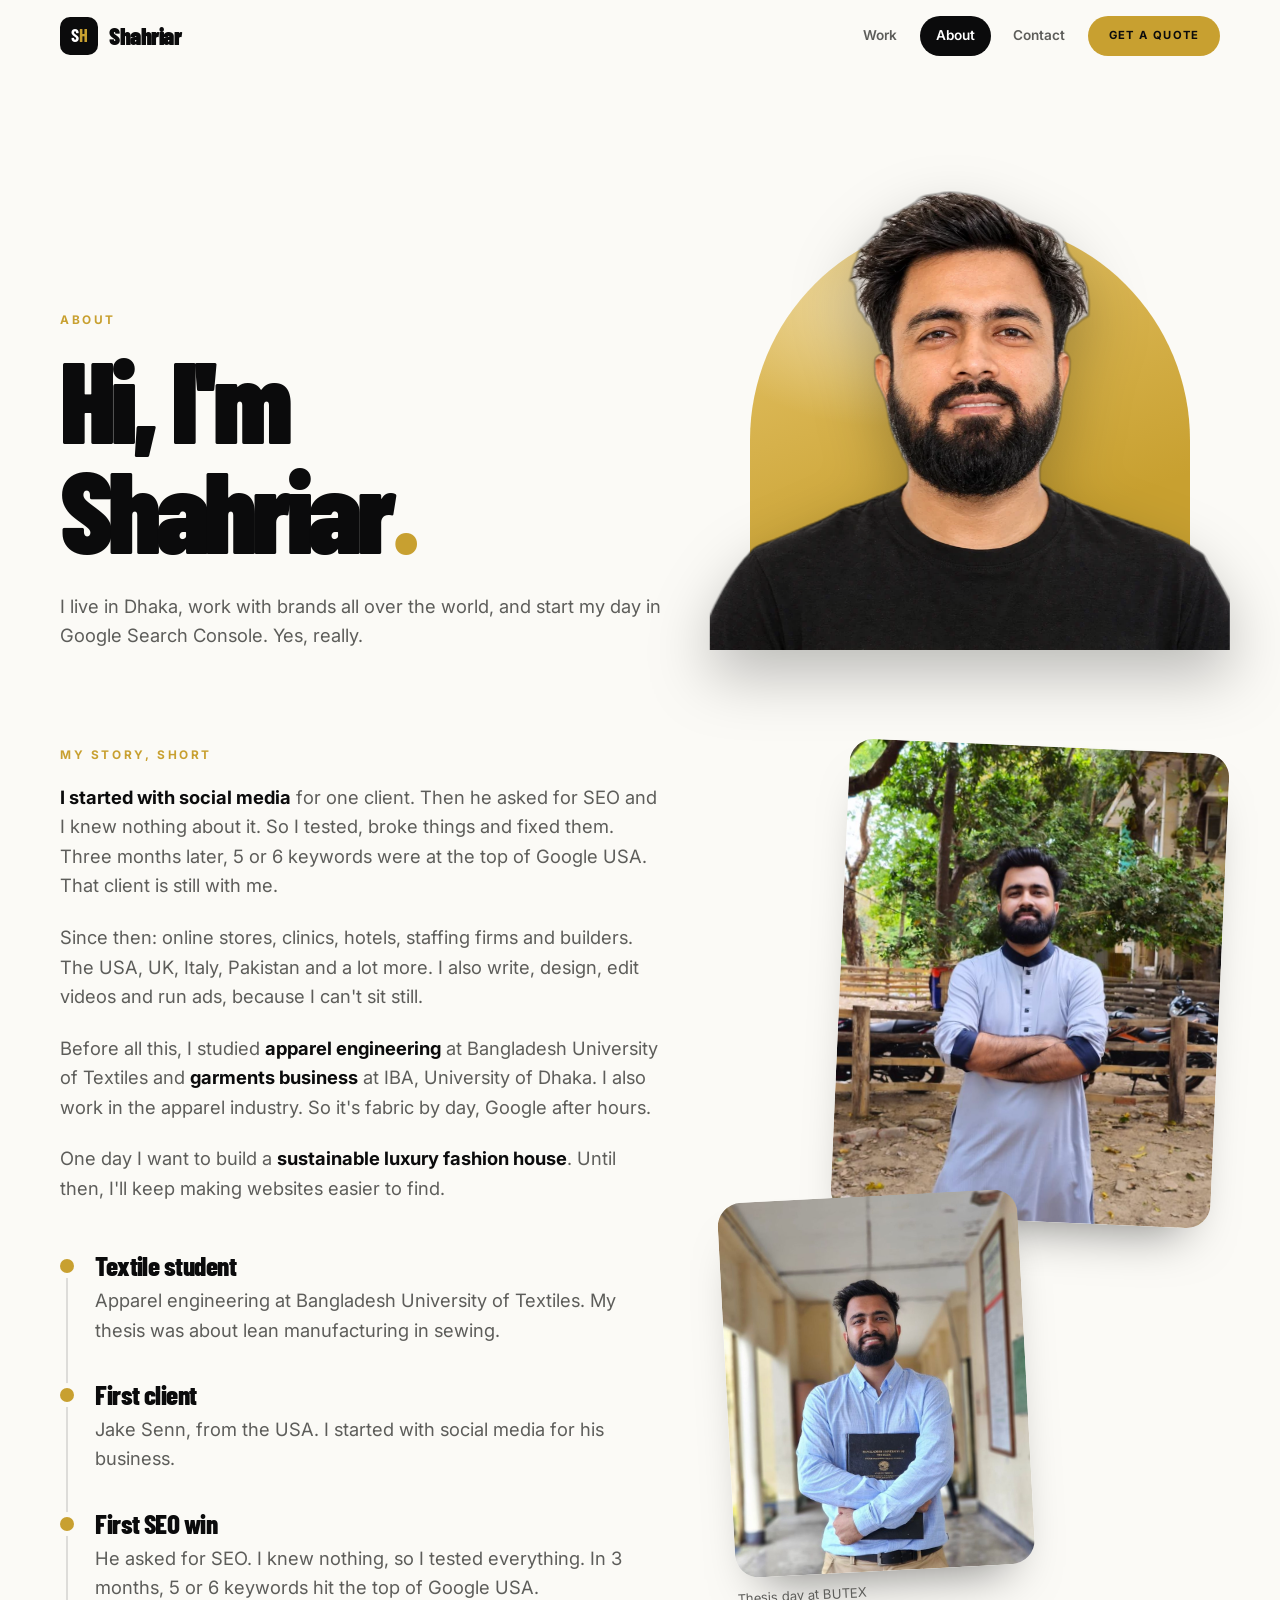
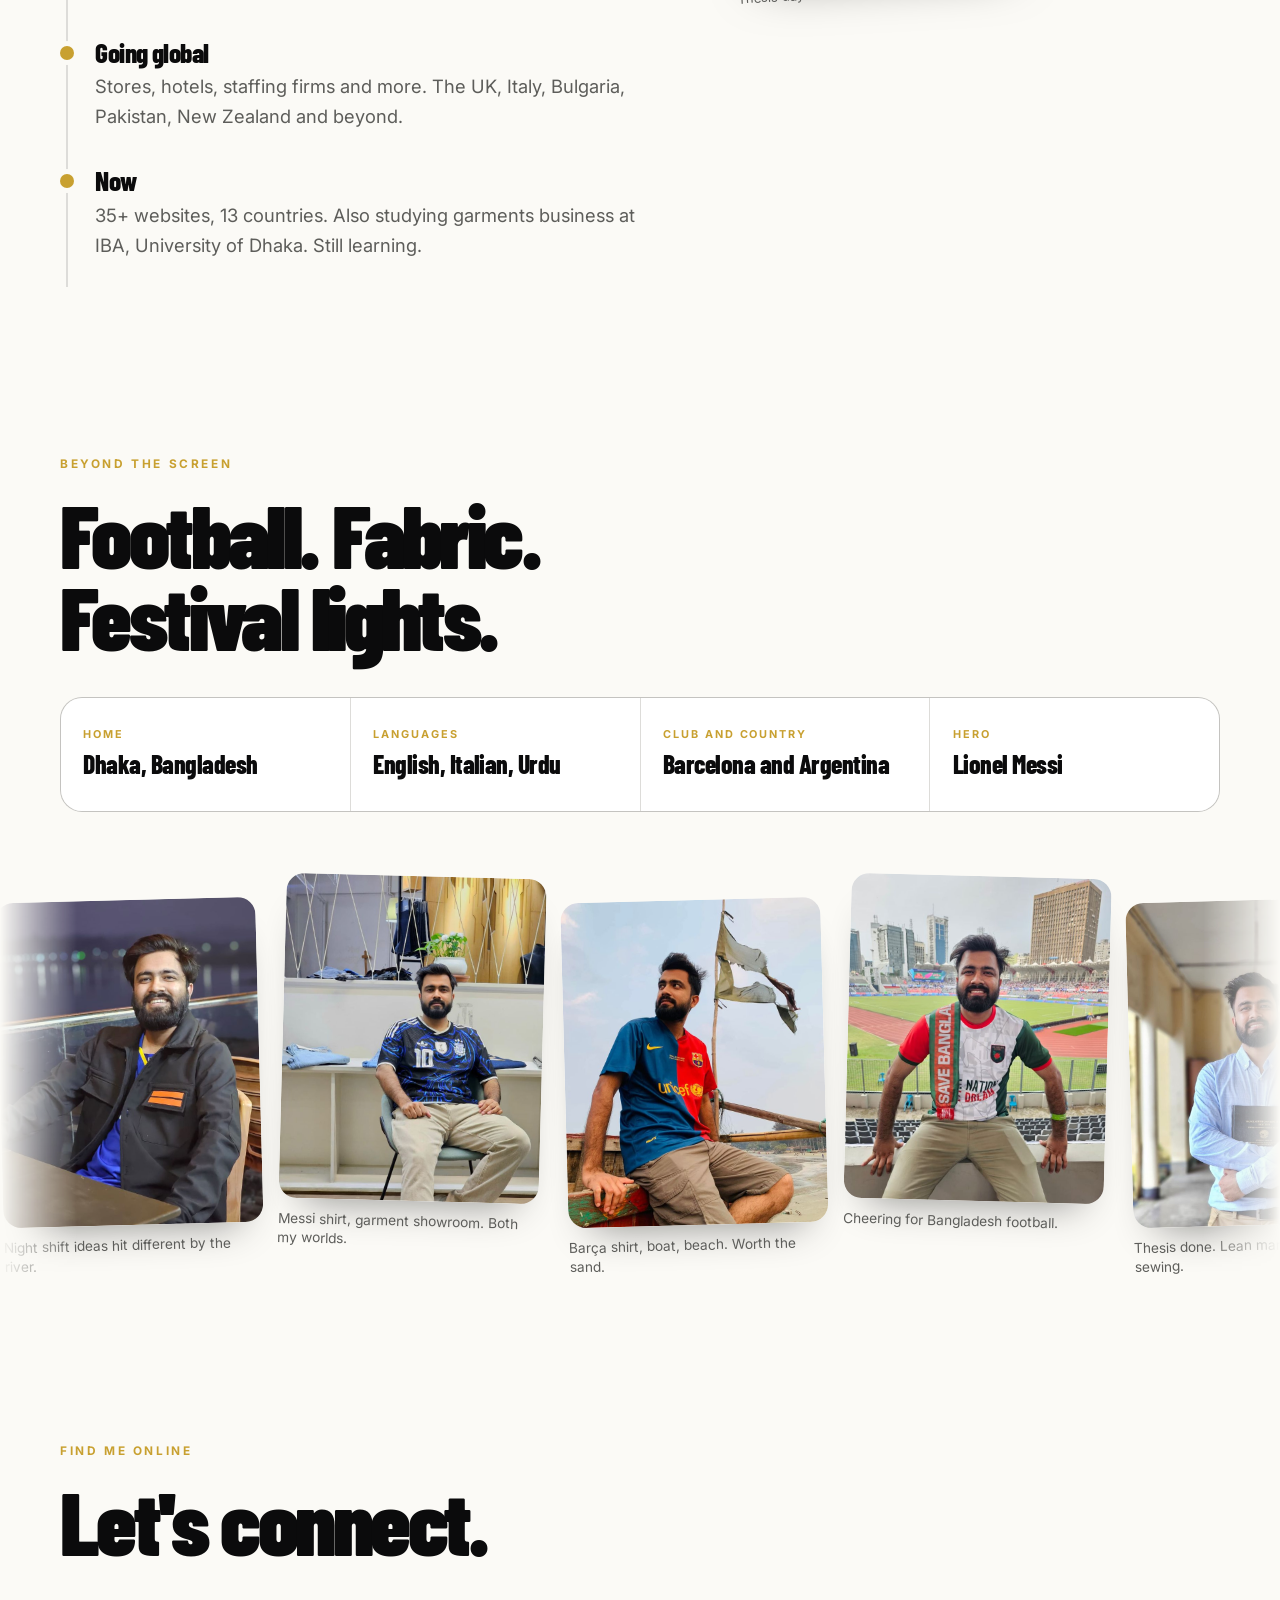
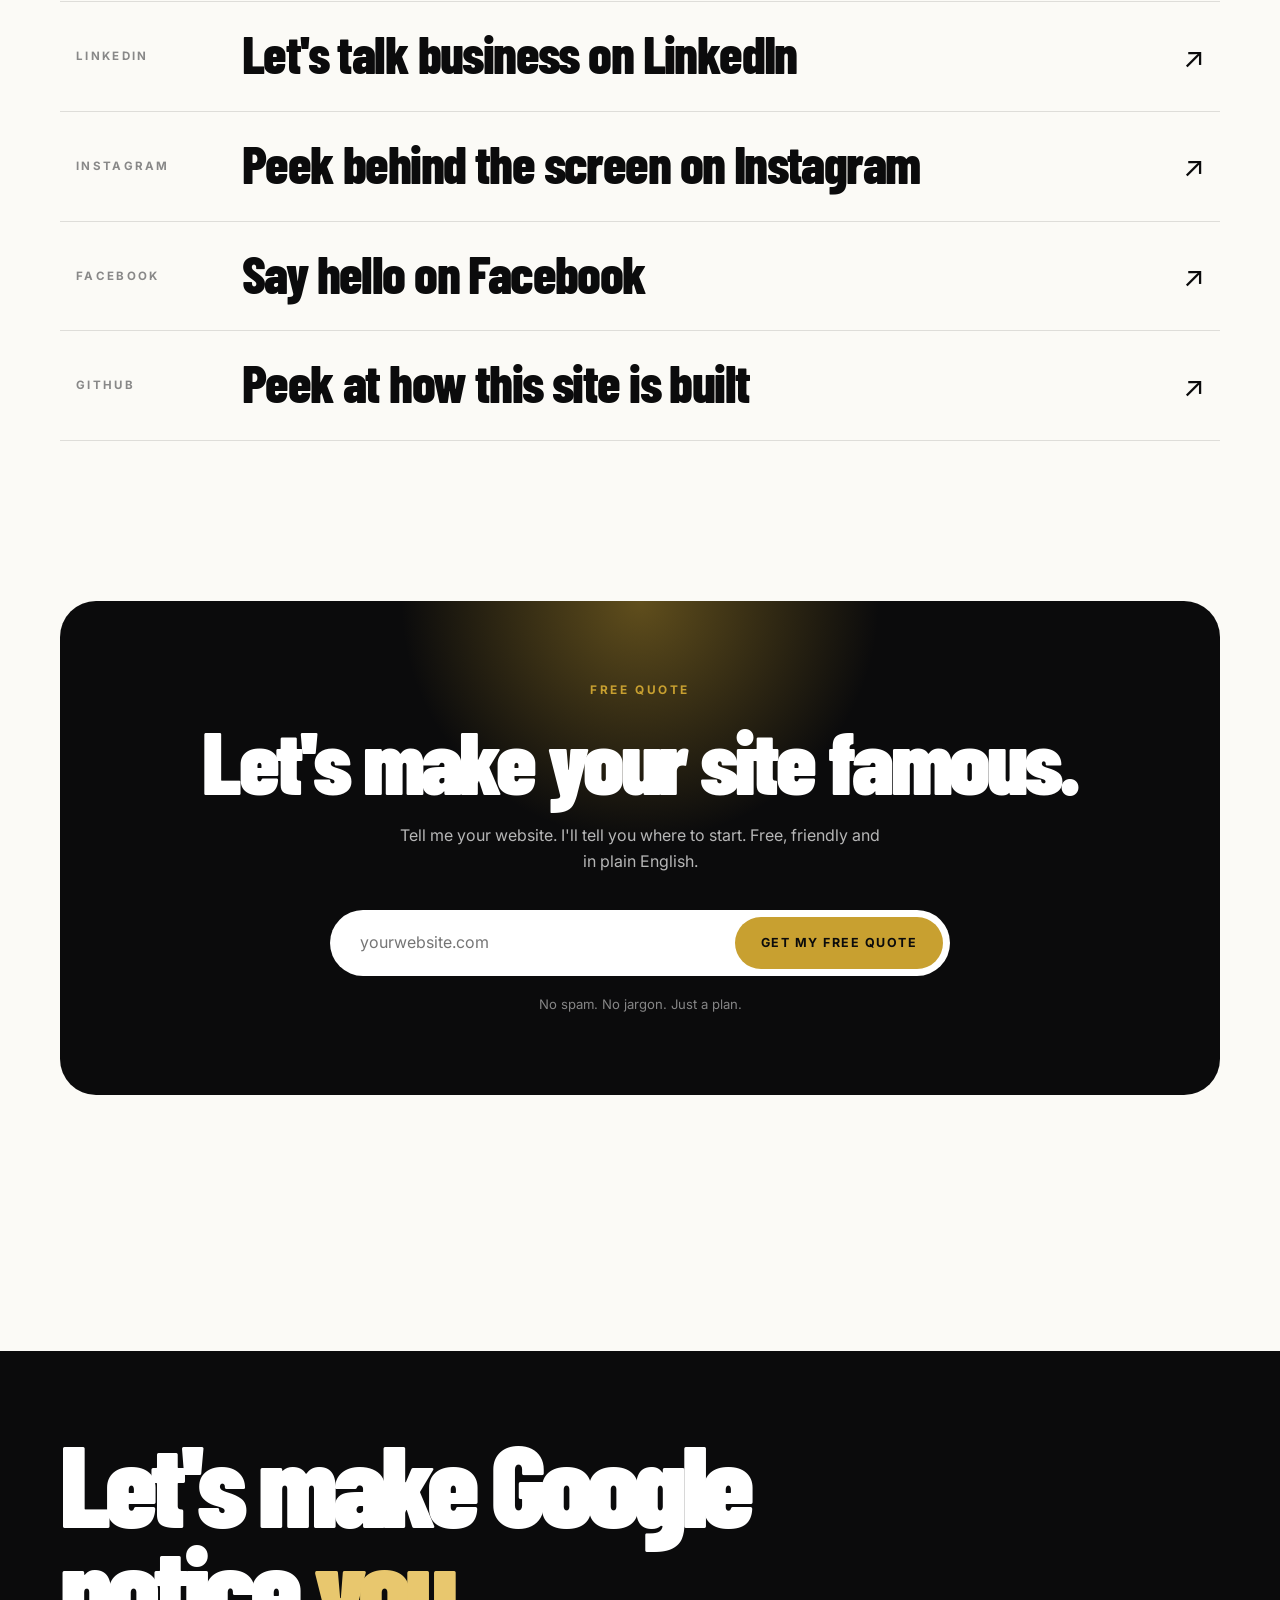
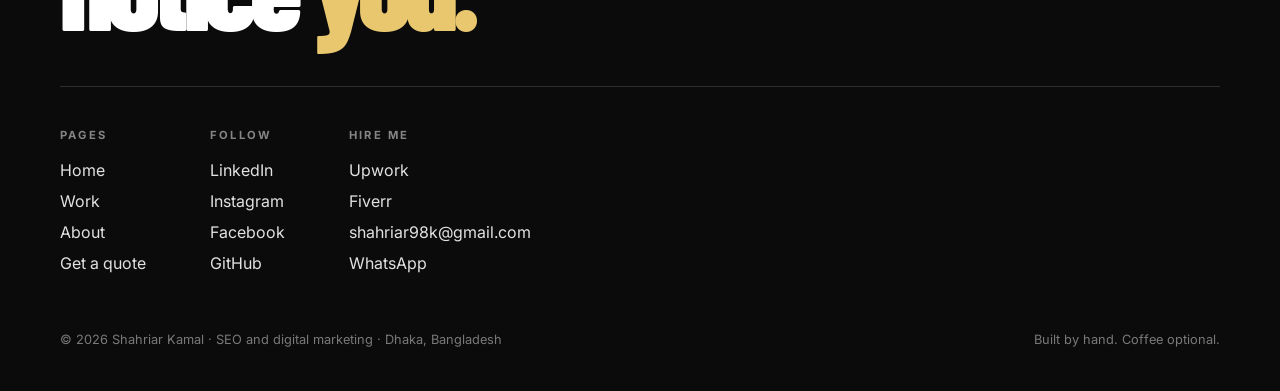
==== about/index.html @ fc4d495c "Rebuild site: Home, Work, About and Contact pages with animations, proof and photos" ====
<!DOCTYPE html>
<html lang="en"><head><meta charset="UTF-8"><meta name="viewport" content="width=device-width,initial-scale=1,viewport-fit=cover">
<title>About Shahriar — SEO Specialist in Dhaka</title><meta name="description" content="Meet Shahriar: apparel engineer turned SEO specialist, Barcelona and Messi fan, working with brands worldwide."><meta name="author" content="Shahriar Kamal"><meta name="theme-color" content="#fbfaf6">
<link rel="icon" href="data:image/svg+xml,%3Csvg xmlns='http://www.w3.org/2000/svg' viewBox='0 0 100 100'%3E%3Crect width='100' height='100' rx='22' fill='%230b0b0c'/%3E%3Ctext x='50' y='68' font-size='56' font-weight='800' text-anchor='middle' fill='%23c8a030' font-family='Arial'%3ES%3C/text%3E%3C/svg%3E">
<script>document.documentElement.classList.add('js')</script>
<link rel="canonical" href="https://shahriar98k.github.io/about/">
<meta property="og:type" content="website"><meta property="og:url" content="https://shahriar98k.github.io/about/"><meta property="og:title" content="About Shahriar — SEO Specialist in Dhaka"><meta property="og:description" content="Meet Shahriar: apparel engineer turned SEO specialist, Barcelona and Messi fan, working with brands worldwide.">
<meta property="og:image" content="https://shahriar98k.github.io/og.png"><meta property="og:image:width" content="1200"><meta property="og:image:height" content="630">
<meta name="twitter:card" content="summary_large_image"><meta name="twitter:image" content="https://shahriar98k.github.io/og.png">
<script type="application/ld+json">{"@context": "https://schema.org", "@type": "Person", "name": "Shahriar Kamal", "alternateName": "Hakim Mohammed Shahriar Kamal", "jobTitle": "SEO Specialist", "url": "https://shahriar98k.github.io/", "image": "https://shahriar98k.github.io/assets/img/hero-cutout.webp", "description": "SEO and digital marketing for online stores and local businesses worldwide.", "knowsLanguage": ["en", "it", "ur"], "address": {"@type": "PostalAddress", "addressLocality": "Dhaka", "addressCountry": "BD"}, "sameAs": ["https://github.com/shahriar98k", "https://www.linkedin.com/in/hm-shahriar-kamal", "https://www.instagram.com/shahriar_98k", "https://www.facebook.com/98kshahriar", "https://www.upwork.com/freelancers/~016898508618a9bd90", "https://www.fiverr.com/sellers/hakimshahriar98"]}</script>
<link rel="stylesheet" href="/assets/css/site.css"></head><body><div id="cur"></div><div id="cur2"></div><header class="nav"><div class="wrap">
  <a class="logo" href="/" aria-label="Shahriar, home"><b>S<em>H</em></b><span>Shahriar</span></a>
  <nav class="menu" aria-label="Main"><a class="l" data-k="work" href="/work/">Work</a><a class="l on" data-k="about" href="/about/">About</a><a class="l" data-k="contact" href="/contact/">Contact</a><a class="btn gold sm" href="/contact/">Get a quote</a></nav>
  <button class="burger" aria-label="Menu" aria-expanded="false"><i></i></button>
</div></header>
<div class="drawer"><a href="/work/">Work</a><a href="/about/">About</a><a href="/contact/" class="gold">Get a free quote</a></div><main id="main">
<section class="phero"><div class="wrap about-hero">
  <div>
    <span class="eyebrow fade">About</span>
    <h1 class="h1"><span class="ln"><span>Hi, I'm</span></span><span class="ln"><span>Shahriar<span class="gold">.</span></span></span></h1>
    <p class="lead fade" style="animation-delay:.5s">I live in Dhaka, work with brands all over the world, and start my day in Google Search Console. Yes, really.</p>
  </div>
  <div class="stage" style="aspect-ratio:1/1"><div class="arch" style="inset:14% 6% 0"></div>
    <img class="cutout" src="/assets/img/about-cutout.webp" alt="Shahriar, smiling, in a black t-shirt" width="900" height="800" style="width:104%">
  </div>
</div></section>

<section class="sec" style="padding-top:2rem"><div class="wrap story">
  <div class="scol">
  <span class="eyebrow rv">My story, short</span>
  <p class="rv"><b>I started with social media</b> for one client. Then he asked for SEO and I knew nothing about it. So I tested, broke things and fixed them. Three months later, 5 or 6 keywords were at the top of Google USA. That client is still with me.</p>
  <p class="rv">Since then: online stores, clinics, hotels, staffing firms and builders. The USA, UK, Italy, Pakistan and a lot more. I also write, design, edit videos and run ads, because I can't sit still.</p>
  <p class="rv">Before all this, I studied <b>apparel engineering</b> at Bangladesh University of Textiles and <b>garments business</b> at IBA, University of Dhaka. I also work in the apparel industry. So it's fabric by day, Google after hours.</p>
  <p class="rv">One day I want to build a <b>sustainable luxury fashion house</b>. Until then, I'll keep making websites easier to find.</p>
  <div class="tl"><div class="ti rv"><h4>Textile student</h4><p>Apparel engineering at Bangladesh University of Textiles. My thesis was about lean manufacturing in sewing.</p></div><div class="ti rv"><h4>First client</h4><p>Jake Senn, from the USA. I started with social media for his business.</p></div><div class="ti rv"><h4>First SEO win</h4><p>He asked for SEO. I knew nothing, so I tested everything. In 3 months, 5 or 6 keywords hit the top of Google USA.</p></div><div class="ti rv"><h4>Going global</h4><p>Stores, hotels, staffing firms and more. The UK, Italy, Bulgaria, Pakistan, New Zealand and beyond.</p></div><div class="ti rv"><h4>Now</h4><p>35+ websites, 13 countries. Also studying garments business at IBA, University of Dhaka. Still learning.</p></div></div>
  </div>
  <aside class="sside rv d1">
    <figure class="pic"><img src="/assets/img/kurta-crossed.jpg" alt="Shahriar standing with arms crossed, smiling, in a light kurta" loading="lazy"></figure>
    <figure class="pic small"><img src="/assets/img/thesis.jpg" alt="Shahriar holding his thesis book at university" loading="lazy"><figcaption>Thesis day at BUTEX</figcaption></figure>
  </aside>
</div></section>

<section class="sec" style="padding-top:2rem"><div class="wrap">
  <span class="eyebrow rv">Beyond the screen</span>
  <h2 class="h2 rv">Football. Fabric.<br>Festival lights.</h2>
  <div class="team rv">
    <div><small>Home</small><b>Dhaka, Bangladesh</b></div>
    <div><small>Languages</small><b>English, Italian, Urdu</b></div>
    <div><small>Club and country</small><b>Barcelona and Argentina</b></div>
    <div><small>Hero</small><b>Lionel Messi</b></div>
  </div>
</div>
<div class="reel"><div class="track"><figure class="ph"><img src="/assets/img/riverside.jpg" alt="Night shift ideas hit different by the river." loading="lazy"><span>Night shift ideas hit different by the river.</span></figure><figure class="ph"><img src="/assets/img/argentina-10.jpg" alt="Messi shirt, garment showroom. Both my worlds." loading="lazy"><span>Messi shirt, garment showroom. Both my worlds.</span></figure><figure class="ph"><img src="/assets/img/barca-boat.jpg" alt="Barça shirt, boat, beach. Worth the sand." loading="lazy"><span>Barça shirt, boat, beach. Worth the sand.</span></figure><figure class="ph"><img src="/assets/img/stadium.jpg" alt="Cheering for Bangladesh football." loading="lazy"><span>Cheering for Bangladesh football.</span></figure><figure class="ph"><img src="/assets/img/thesis.jpg" alt="Thesis done. Lean manufacturing in sewing." loading="lazy"><span>Thesis done. Lean manufacturing in sewing.</span></figure><figure class="ph"><img src="/assets/img/argentina-crowd.jpg" alt="Argentina fans in Dhaka. Zero chill." loading="lazy"><span>Argentina fans in Dhaka. Zero chill.</span></figure><figure class="ph"><img src="/assets/img/barca-palm.jpg" alt="Barça 1899–1999 shirt, palm trees, sunglasses." loading="lazy"><span>Barça 1899–1999 shirt, palm trees, sunglasses.</span></figure><figure class="ph"><img src="/assets/img/kurta-lights.jpg" alt="Festival lights. Good mood on." loading="lazy"><span>Festival lights. Good mood on.</span></figure><figure class="ph"><img src="/assets/img/grey-suit.jpg" alt="Client call outfit. Camera optional." loading="lazy"><span>Client call outfit. Camera optional.</span></figure><figure class="ph"><img src="/assets/img/profile.jpg" alt="Looking for the next keyword." loading="lazy"><span>Looking for the next keyword.</span></figure><figure class="ph"><img src="/assets/img/riverside.jpg" alt="Night shift ideas hit different by the river." loading="lazy"><span>Night shift ideas hit different by the river.</span></figure><figure class="ph"><img src="/assets/img/argentina-10.jpg" alt="Messi shirt, garment showroom. Both my worlds." loading="lazy"><span>Messi shirt, garment showroom. Both my worlds.</span></figure><figure class="ph"><img src="/assets/img/barca-boat.jpg" alt="Barça shirt, boat, beach. Worth the sand." loading="lazy"><span>Barça shirt, boat, beach. Worth the sand.</span></figure><figure class="ph"><img src="/assets/img/stadium.jpg" alt="Cheering for Bangladesh football." loading="lazy"><span>Cheering for Bangladesh football.</span></figure><figure class="ph"><img src="/assets/img/thesis.jpg" alt="Thesis done. Lean manufacturing in sewing." loading="lazy"><span>Thesis done. Lean manufacturing in sewing.</span></figure><figure class="ph"><img src="/assets/img/argentina-crowd.jpg" alt="Argentina fans in Dhaka. Zero chill." loading="lazy"><span>Argentina fans in Dhaka. Zero chill.</span></figure><figure class="ph"><img src="/assets/img/barca-palm.jpg" alt="Barça 1899–1999 shirt, palm trees, sunglasses." loading="lazy"><span>Barça 1899–1999 shirt, palm trees, sunglasses.</span></figure><figure class="ph"><img src="/assets/img/kurta-lights.jpg" alt="Festival lights. Good mood on." loading="lazy"><span>Festival lights. Good mood on.</span></figure><figure class="ph"><img src="/assets/img/grey-suit.jpg" alt="Client call outfit. Camera optional." loading="lazy"><span>Client call outfit. Camera optional.</span></figure><figure class="ph"><img src="/assets/img/profile.jpg" alt="Looking for the next keyword." loading="lazy"><span>Looking for the next keyword.</span></figure></div></div></section>

<section class="sec" style="padding-top:2rem"><div class="wrap">
  <span class="eyebrow rv">Find me online</span>
  <h2 class="h2 rv">Let's connect.</h2>
  <div class="links"><a class="lnk rv" href="https://www.linkedin.com/in/hm-shahriar-kamal" target="_blank" rel="noopener me"><span class="k">LinkedIn</span><span class="t">Let's talk business on LinkedIn</span><span class="ar" aria-hidden="true">↗</span></a><a class="lnk rv" href="https://www.instagram.com/shahriar_98k" target="_blank" rel="noopener me"><span class="k">Instagram</span><span class="t">Peek behind the screen on Instagram</span><span class="ar" aria-hidden="true">↗</span></a><a class="lnk rv" href="https://www.facebook.com/98kshahriar" target="_blank" rel="noopener me"><span class="k">Facebook</span><span class="t">Say hello on Facebook</span><span class="ar" aria-hidden="true">↗</span></a><a class="lnk rv" href="https://github.com/shahriar98k" target="_blank" rel="noopener me"><span class="k">GitHub</span><span class="t">Peek at how this site is built</span><span class="ar" aria-hidden="true">↗</span></a></div>
</div></section>
<section class="sec" style="padding-top:2rem"><div class="wrap"><div class="hook rv">
  <span class="eyebrow">Free quote</span>
  <h2>Let's make your site famous.</h2>
  <p>Tell me your website. I'll tell you where to start. Free, friendly and in plain English.</p>
  <form class="quick" action="/contact/" method="get"><input type="text" name="site" placeholder="yourwebsite.com" aria-label="Your website"><button class="btn gold" type="submit">Get my free quote</button></form>
  <small>No spam. No jargon. Just a plan.</small>
</div></div></section>
</main><footer class="foot"><div class="wrap">
  <div class="big">Let's make Google<br>notice <a href="/contact/">you.</a></div>
  <div class="fcols">
    <div><h5>Pages</h5><a href="/">Home</a><a href="/work/">Work</a><a href="/about/">About</a><a href="/contact/">Get a quote</a></div>
    <div><h5>Follow</h5><a href="https://www.linkedin.com/in/hm-shahriar-kamal" target="_blank" rel="noopener me">LinkedIn</a><a href="https://www.instagram.com/shahriar_98k" target="_blank" rel="noopener me">Instagram</a><a href="https://www.facebook.com/98kshahriar" target="_blank" rel="noopener me">Facebook</a><a href="https://github.com/shahriar98k" target="_blank" rel="noopener me">GitHub</a></div>
    <div><h5>Hire me</h5><a href="https://www.upwork.com/freelancers/~016898508618a9bd90" target="_blank" rel="noopener">Upwork</a><a href="https://www.fiverr.com/sellers/hakimshahriar98" target="_blank" rel="noopener">Fiverr</a><a href="mailto:shahriar98k@gmail.com">shahriar98k@gmail.com</a><a href="https://wa.me/8801851216669" target="_blank" rel="noopener">WhatsApp</a></div>
  </div>
  <div class="copy"><span>© 2026 Shahriar Kamal · SEO and digital marketing · Dhaka, Bangladesh</span><span>Built by hand. Coffee optional.</span></div>
</div></footer><script src="/assets/js/site.js" defer></script></body></html>
---- assets/css/site.css ----
@import url('https://fonts.googleapis.com/css2?family=Inter:wght@300;400;500;600;700&family=Barlow+Condensed:wght@600;700;800;900&display=swap');

*,*::before,*::after{margin:0;padding:0;box-sizing:border-box}
:root{
  --ink:#0b0b0c;--paper:#fbfaf6;--white:#fff;--gold:#c8a030;--gold2:#e8c76e;
  --mute:#5d5d5a;--line:rgba(11,11,12,.12);--r:22px;
  --disp:'Barlow Condensed','Arial Narrow',Arial,sans-serif;--body:'Inter',system-ui,sans-serif;
}
html{font-size:16px;scroll-behavior:smooth;scroll-padding-top:84px;-webkit-text-size-adjust:100%}
body{background:var(--paper);color:var(--ink);font-family:var(--body);line-height:1.6;overflow-x:hidden}
img{max-width:100%;display:block}
a{color:inherit;text-decoration:none}
button{font:inherit;color:inherit;background:none;border:0;cursor:pointer}
:focus-visible{outline:2px solid var(--gold);outline-offset:3px}
.wrap{max-width:1240px;margin:0 auto;padding:0 2.5rem}
.sec{padding:8rem 0}
.eyebrow{font-size:.74rem;font-weight:700;letter-spacing:.22em;text-transform:uppercase;color:var(--gold);margin-bottom:1.1rem;display:block}
.h2{font-family:var(--disp);font-weight:900;font-size:clamp(2.8rem,7vw,6rem);letter-spacing:-.04em;line-height:.92}
.lead{font-size:1.15rem;color:var(--mute);max-width:34em}
.gold{color:var(--gold)}

/* ---------- cursor (mouse only) ---------- */
#cur,#cur2{display:none;position:fixed;top:0;left:0;pointer-events:none;border-radius:50%;transform:translate(-50%,-50%);opacity:0;transition:opacity .3s,width .25s,height .25s}
#cur{width:10px;height:10px;background:var(--gold);z-index:9999}
#cur2{width:38px;height:38px;border:1.5px solid rgba(200,160,48,.6);z-index:9998}
@media (hover:hover) and (pointer:fine){
  body.fx,body.fx a,body.fx button{cursor:none}
  body.fx #cur,body.fx #cur2{display:block}
  body.fx.mv #cur,body.fx.mv #cur2{opacity:1}
  body.fx.hov #cur{width:54px;height:54px;background:rgba(200,160,48,.25)}
  body.fx.hov #cur2{opacity:0}
}

/* ---------- nav ---------- */
.nav{position:fixed;top:0;left:0;right:0;z-index:300;height:72px;display:flex;align-items:center;transition:background .35s,box-shadow .35s,height .35s}
.nav.stuck{background:rgba(251,250,246,.88);backdrop-filter:blur(14px);box-shadow:0 1px 0 var(--line);height:64px}
.nav .wrap{display:flex;align-items:center;justify-content:space-between;width:100%}
.logo{display:flex;align-items:center;gap:.7rem;font-family:var(--disp);font-weight:900;font-size:1.5rem;letter-spacing:-.02em}
.logo b{width:38px;height:38px;border-radius:10px;background:var(--ink);color:#fff;display:flex;align-items:center;justify-content:center;font-size:1.15rem}
.logo b em{color:var(--gold);font-style:normal}
.menu{display:flex;align-items:center;gap:.4rem}
.menu a.l{font-size:.85rem;font-weight:600;padding:.55rem 1rem;border-radius:100px;color:var(--mute);transition:color .2s,background .2s}
.menu a.l:hover{color:var(--ink)}
.menu a.l.on{background:var(--ink);color:#fff}
.btn{display:inline-flex;align-items:center;gap:.6rem;font-weight:700;font-size:.78rem;letter-spacing:.12em;text-transform:uppercase;padding:1.05rem 1.9rem;border-radius:100px;transition:background .3s,color .3s,transform .3s,box-shadow .3s;will-change:transform}
.btn.gold{background:var(--gold);color:var(--ink)}
.btn.gold:hover{background:var(--ink);color:#fff;box-shadow:0 14px 30px -12px rgba(0,0,0,.45)}
.btn.dark{background:var(--ink);color:#fff}
.btn.dark:hover{background:var(--gold);color:var(--ink)}
.btn.ghost{border:1.5px solid var(--ink)}
.btn.ghost:hover{background:var(--ink);color:#fff}
.btn.sm{padding:.7rem 1.3rem;font-size:.7rem}
.burger{display:none;width:44px;height:44px;border-radius:50%;border:1.5px solid var(--ink);place-items:center}
.burger i,.burger i::before{display:block;width:18px;height:2px;background:var(--ink);position:relative;transition:transform .3s}
.burger i::before{content:"";position:absolute;top:6px}
.drawer{position:fixed;inset:0;z-index:290;background:var(--ink);color:#fff;display:flex;flex-direction:column;justify-content:center;padding:2rem 2.5rem;gap:.4rem;transform:translateY(-100%);transition:transform .6s cubic-bezier(.16,1,.3,1)}
.drawer.open{transform:none}
.drawer a{font-family:var(--disp);font-weight:900;font-size:3.4rem;letter-spacing:-.03em;line-height:1.1}
.drawer a.gold{color:var(--gold)}

/* ---------- hero ---------- */
.hero{position:relative;min-height:100svh;display:flex;align-items:center;padding:110px 0 70px;overflow:hidden}
.hero .wrap{width:100%}
.hero .bgword{position:absolute;right:-3vw;top:50%;transform:translateY(-52%);font-family:var(--disp);font-weight:900;font-size:34vw;line-height:.8;letter-spacing:-.05em;color:transparent;-webkit-text-stroke:2px rgba(11,11,12,.07);user-select:none;pointer-events:none}
.hero-grid{position:relative;display:grid;grid-template-columns:minmax(0,1.1fr) minmax(0,.9fr);gap:3rem;align-items:center}
.h1{font-family:var(--disp);font-weight:900;font-size:clamp(3.6rem,8.6vw,7.8rem);letter-spacing:-.045em;line-height:.9}
.h1 .ln{display:block;overflow:hidden;padding-bottom:.05em;white-space:nowrap}
.h1 .ln>span{display:block}
.js .h1 .ln>span{transform:translateY(108%);animation:up 1s cubic-bezier(.16,1,.3,1) forwards}
.js .h1 .ln:nth-child(2)>span{animation-delay:.13s}
@keyframes up{to{transform:none}}
.hero .sub{margin:1.8rem 0 2.2rem;font-size:1.2rem;color:var(--mute);max-width:27em}
.hero .sub b{color:var(--ink)}
.cta-row{display:flex;flex-wrap:wrap;gap:.8rem}
.js .fade{opacity:0;transform:translateY(16px);animation:fadeUp .9s cubic-bezier(.16,1,.3,1) forwards}
@keyframes fadeUp{to{opacity:1;transform:none}}
.stage{position:relative;max-width:520px;margin-left:auto;width:100%;aspect-ratio:1/1.12}
.arch{position:absolute;inset:8% 6% 0;border-radius:999px 999px 28px 28px;background:linear-gradient(160deg,var(--gold2),var(--gold) 70%);overflow:hidden}
.arch::after{content:"";position:absolute;inset:0;background:radial-gradient(60% 40% at 30% 20%,rgba(255,255,255,.45),transparent 70%)}
.cutout{position:absolute;left:50%;bottom:0;width:112%;height:auto;max-width:none;transform:translateX(-50%);z-index:2;filter:drop-shadow(0 25px 30px rgba(0,0,0,.25))}
.js .cutout{opacity:0;transform:translateX(-50%) translateY(40px);animation:rise 1.2s cubic-bezier(.16,1,.3,1) .35s forwards}
@keyframes rise{to{opacity:1;transform:translateX(-50%)}}
.chip{position:absolute;z-index:3;background:var(--white);border-radius:16px;padding:.8rem 1.1rem;box-shadow:0 18px 40px -16px rgba(0,0,0,.35);animation:bob 5s ease-in-out infinite}
.chip b{display:block;font-family:var(--disp);font-weight:900;font-size:2rem;line-height:1;letter-spacing:-.03em}
.chip span{font-size:.74rem;color:var(--mute);font-weight:600}
.chip.c1{left:-4%;top:24%}
.chip.c2{right:-3%;bottom:20%;animation-delay:-2.2s}
.chip.c3{left:2%;bottom:5%;background:var(--ink);color:#fff;display:flex;align-items:center;gap:.6rem;padding:.7rem 1.1rem;animation-delay:-1s}
.chip.c3 span{color:#fff;font-size:.72rem;letter-spacing:.1em;text-transform:uppercase;font-weight:700}
.chip.c3 i{width:9px;height:9px;border-radius:50%;background:#3ddc84;animation:pulse 2s infinite}
@keyframes bob{0%,100%{transform:translateY(0)}50%{transform:translateY(-12px)}}
@keyframes pulse{0%{box-shadow:0 0 0 0 rgba(61,220,132,.6)}70%{box-shadow:0 0 0 9px rgba(61,220,132,0)}100%{box-shadow:0 0 0 0 rgba(61,220,132,0)}}

/* ---------- marquee ---------- */
.band{background:var(--ink);color:#fff;overflow:hidden;padding:1.15rem 0;white-space:nowrap}
.band .track{display:inline-flex;animation:mq 38s linear infinite}
.band:hover .track{animation-play-state:paused}
.band span{font-family:var(--disp);font-weight:800;font-size:1.7rem;letter-spacing:.02em;text-transform:uppercase;padding:0 1.6rem;display:inline-flex;align-items:center;gap:3.2rem}
.band span::after{content:"✦";color:var(--gold);font-size:1.1rem}
@keyframes mq{to{transform:translateX(-50%)}}
.band-note{text-align:center;color:var(--mute);font-size:.9rem;padding:1.4rem 1rem 0}

/* ---------- numbers ---------- */
.nums{display:grid;grid-template-columns:repeat(3,1fr);gap:2rem;border-top:1px solid var(--line)}
.num{padding:3rem 0 0}
.num b{display:block;font-family:var(--disp);font-weight:900;font-size:clamp(4.5rem,11vw,9rem);letter-spacing:-.05em;line-height:.9}
.num span{display:block;margin-top:.8rem;color:var(--mute);max-width:15em}

/* ---------- sticky story cards ---------- */
.stack{margin-top:3.5rem}
.sc{position:sticky;top:calc(88px + var(--i)*22px);margin-bottom:2.2rem;border-radius:30px;padding:3rem;display:grid;grid-template-columns:minmax(0,1fr) minmax(0,1fr);gap:3rem;align-items:center;min-height:430px;border:1px solid var(--line);box-shadow:0 30px 60px -40px rgba(0,0,0,.4);overflow:hidden}
.sc.paper{background:var(--white)}
.sc.ink{background:var(--ink);color:#fff;border-color:transparent}
.sc.gold{background:var(--gold);color:var(--ink);border-color:transparent}
.sc .tag{font-size:.72rem;font-weight:700;letter-spacing:.2em;text-transform:uppercase;opacity:.65}
.sc .big{font-family:var(--disp);font-weight:900;font-size:clamp(4.6rem,10vw,8.4rem);letter-spacing:-.05em;line-height:.88;margin:.7rem 0 .5rem}
.sc.ink .big{color:var(--gold2)}
.sc h3{font-family:var(--disp);font-weight:800;font-size:1.9rem;letter-spacing:-.02em;line-height:1.05}
.sc p{opacity:.78;max-width:28em;margin-top:.7rem}
.sc .go{display:inline-flex;margin-top:1.4rem;font-weight:700;font-size:.78rem;letter-spacing:.12em;text-transform:uppercase;border-bottom:2px solid currentColor;padding-bottom:.15rem}
.vis{position:relative}
.shot{border-radius:16px;overflow:hidden;border:1px solid rgba(0,0,0,.12);box-shadow:0 24px 50px -24px rgba(0,0,0,.5);background:#fff;cursor:zoom-in;transition:transform .5s cubic-bezier(.16,1,.3,1)}
.shot:hover{transform:scale(1.02) rotate(-.6deg)}
.shot img{width:100%}

/* before/after bars */
.ba{display:flex;align-items:flex-end;gap:1.2rem;height:240px}
.bar{flex:1;display:flex;flex-direction:column;justify-content:flex-end;align-items:stretch;height:100%}
.bar i{display:block;border-radius:14px 14px 0 0;background:rgba(11,11,12,.16);height:var(--h);transform-origin:bottom;transition:transform 1.1s cubic-bezier(.16,1,.3,1)}
.bar.up i{background:var(--gold)}
.sc.ink .bar i{background:rgba(255,255,255,.2)}
.sc.ink .bar.up i,.sc.gold .bar.up i{background:var(--ink)}
.sc.ink .bar.up i{background:var(--gold)}
.js .bar i{transform:scaleY(0)}
.js .in .bar i{transform:scaleY(1)}
.js .in .bar.up i{transition-delay:.25s}
.bar em{font-style:normal;font-weight:700;font-size:.95rem;margin-top:.7rem;line-height:1.25}
.bar em small{display:block;font-weight:500;opacity:.65;font-size:.78rem}
.bar b{font-family:var(--disp);font-weight:900;font-size:1.7rem;letter-spacing:-.02em;margin-bottom:.4rem;line-height:1}

/* ---------- services ---------- */
.svc{border-top:1px solid var(--line);margin-top:3rem}
.row{display:grid;grid-template-columns:70px 1fr minmax(0,.8fr) 40px;gap:1rem;align-items:center;padding:1.7rem 1rem;border-bottom:1px solid var(--line);transition:background .35s,color .35s,padding-left .4s cubic-bezier(.16,1,.3,1)}
.row i{font-style:normal;font-weight:700;font-size:.8rem;color:var(--gold);letter-spacing:.1em}
.row h3{font-family:var(--disp);font-weight:900;font-size:clamp(2rem,5vw,4rem);letter-spacing:-.035em;line-height:1}
.row p{color:var(--mute);transition:color .35s}
.row .arr{font-size:1.6rem;transition:transform .35s,color .35s}
.row:hover{background:var(--ink);color:#fff;padding-left:2rem}
.row:hover p{color:rgba(255,255,255,.65)}
.row:hover .arr{transform:translate(5px,-5px);color:var(--gold)}

/* ---------- people ---------- */
.people{display:grid;grid-template-columns:repeat(3,1fr);gap:1.4rem;margin-top:3rem}
.pc{background:var(--white);border:1px solid var(--line);border-radius:var(--r);padding:2rem;display:flex;flex-direction:column;gap:.9rem;transition:transform .5s cubic-bezier(.16,1,.3,1),box-shadow .5s}
.pc:hover{transform:translateY(-8px);box-shadow:0 30px 50px -30px rgba(0,0,0,.35)}
.av{width:54px;height:54px;border-radius:50%;background:var(--gold);display:grid;place-items:center;font-family:var(--disp);font-weight:900;font-size:1.3rem}
.pc h3{font-family:var(--disp);font-weight:800;font-size:1.7rem;letter-spacing:-.02em;line-height:1}
.pc .meta{font-size:.78rem;font-weight:700;letter-spacing:.12em;text-transform:uppercase;color:var(--mute)}
.pc p{color:var(--mute);font-size:.96rem}
.pc .q{color:var(--ink);font-size:1.05rem;font-style:italic;border-left:3px solid var(--gold);padding-left:.9rem}

/* ---------- quote hook ---------- */
.hook{background:var(--ink);color:#fff;border-radius:36px;padding:5rem 4rem;position:relative;overflow:hidden;text-align:center}
.hook::before{content:"";position:absolute;width:520px;height:520px;border-radius:50%;background:radial-gradient(circle,rgba(200,160,48,.45),transparent 65%);left:50%;top:-260px;transform:translateX(-50%);animation:glow 7s ease-in-out infinite}
@keyframes glow{0%,100%{opacity:.7;transform:translateX(-50%) scale(1)}50%{opacity:1;transform:translateX(-50%) scale(1.15)}}
.hook>*{position:relative}
.hook h2{font-family:var(--disp);font-weight:900;font-size:clamp(2.8rem,7vw,6rem);letter-spacing:-.04em;line-height:.93;max-width:12em;margin:0 auto}
.hook p{color:rgba(255,255,255,.7);max-width:30em;margin:1.4rem auto 2.2rem}
.quick{display:flex;max-width:620px;margin:0 auto;background:#fff;border-radius:100px;padding:.45rem;gap:.5rem}
.quick input{flex:1;min-width:0;border:0;background:none;padding:0 1.4rem;font:inherit;font-size:1rem;color:var(--ink);outline:none}
.quick .btn{padding:1rem 1.6rem;white-space:nowrap}
.hook small{display:block;margin-top:1.1rem;color:rgba(255,255,255,.5);font-size:.82rem}

/* ---------- about teaser / photos ---------- */
.meet{display:grid;grid-template-columns:minmax(0,1fr) minmax(0,1fr);gap:4rem;align-items:center}
.polas{position:relative;height:520px}
.pola{position:absolute;width:56%;background:#fff;padding:10px 10px 38px;border-radius:6px;box-shadow:0 30px 50px -24px rgba(0,0,0,.4);transition:transform .6s cubic-bezier(.16,1,.3,1)}
.pola img{width:100%;aspect-ratio:4/5;object-fit:cover;border-radius:2px}
.pola span{position:absolute;left:0;right:0;bottom:9px;text-align:center;font-size:.74rem;font-weight:600;color:var(--mute)}
.pola:nth-child(1){left:0;top:0;transform:rotate(-6deg)}
.pola:nth-child(2){right:0;top:60px;transform:rotate(5deg)}
.pola:nth-child(3){left:18%;top:210px;transform:rotate(-2deg);z-index:2}
.polas:hover .pola:nth-child(1){transform:rotate(-9deg) translate(-12px,-8px)}
.polas:hover .pola:nth-child(2){transform:rotate(8deg) translate(12px,-4px)}
.polas:hover .pola:nth-child(3){transform:rotate(0) translateY(-10px)}

/* ---------- reveal ---------- */
.js .rv{opacity:0;transform:translateY(28px);transition:opacity .9s ease,transform .9s cubic-bezier(.16,1,.3,1)}
.js .rv.in{opacity:1;transform:none}
.js .rv.d1{transition-delay:.1s}.js .rv.d2{transition-delay:.2s}.js .rv.d3{transition-delay:.3s}

/* ---------- inner page heroes ---------- */
.phero{padding:150px 0 4rem}
.phero .h1{font-size:clamp(3.4rem,9vw,8rem)}
.phero .lead{margin-top:1.6rem}

/* ---------- work page ---------- */
.case{display:grid;grid-template-columns:minmax(0,.9fr) minmax(0,1.1fr);gap:4rem;align-items:center;padding:4.5rem 0;border-top:1px solid var(--line)}
.case:nth-child(even) .cinfo{order:2}
.case .meta{font-size:.74rem;font-weight:700;letter-spacing:.2em;text-transform:uppercase;color:var(--gold)}
.case h3{font-family:var(--disp);font-weight:900;font-size:clamp(2.4rem,5vw,4.2rem);letter-spacing:-.04em;line-height:.95;margin:.5rem 0 1rem}
.case p{color:var(--mute);max-width:30em}
.pills{display:flex;flex-wrap:wrap;gap:.45rem;margin-top:1.2rem}
.pills span{font-size:.74rem;font-weight:600;border:1.5px solid var(--ink);border-radius:100px;padding:.3rem .8rem}
.case .panel{background:var(--white);border:1px solid var(--line);border-radius:26px;padding:2.4rem}
.case .panel .ba{height:260px}
.bignum{font-family:var(--disp);font-weight:900;font-size:clamp(4rem,9vw,7rem);letter-spacing:-.05em;line-height:.9}
.panel .note{font-size:.82rem;color:var(--mute);margin-top:1.2rem}
.chips{display:flex;flex-wrap:wrap;gap:.5rem;margin:2rem 0 1.4rem}
.fchip{border:1.5px solid var(--ink);border-radius:100px;padding:.5rem 1.1rem;font-size:.82rem;font-weight:600;transition:background .25s,color .25s}
.fchip:hover,.fchip.on{background:var(--ink);color:#fff}
.acc{border-top:1px solid var(--line)}
.ai{border-bottom:1px solid var(--line)}
.ai.hide{display:none}
.ai button{width:100%;display:grid;grid-template-columns:1fr auto auto;gap:1.2rem;align-items:center;text-align:left;padding:1.5rem .4rem}
.ai h4{font-family:var(--disp);font-weight:800;font-size:clamp(1.7rem,3.6vw,2.6rem);letter-spacing:-.03em;line-height:1}
.ai .cn{font-size:.78rem;font-weight:700;letter-spacing:.14em;text-transform:uppercase;color:var(--mute)}
.ai .pl{width:34px;height:34px;border-radius:50%;border:1.5px solid var(--ink);display:grid;place-items:center;font-size:1.2rem;transition:transform .4s,background .3s,color .3s}
.ai.open .pl{transform:rotate(45deg);background:var(--ink);color:#fff}
.ai .body{display:grid;grid-template-rows:0fr;transition:grid-template-rows .5s cubic-bezier(.16,1,.3,1)}
.ai.open .body{grid-template-rows:1fr}
.ai .body>div{overflow:hidden}
.ai ul{list-style:none;display:flex;flex-wrap:wrap;gap:.5rem;padding:0 .4rem 1.8rem}
.ai li{background:var(--white);border:1px solid var(--line);border-radius:100px;padding:.4rem 1rem;font-size:.9rem}
.ai li a{border-bottom:1.5px solid var(--gold)}

/* ---------- about ---------- */
.story{display:grid;grid-template-columns:minmax(0,1.1fr) minmax(0,.9fr);gap:4rem;align-items:start}
.sside{position:sticky;top:110px;display:grid;gap:1.6rem;justify-items:end}
.pic{width:min(100%,380px);transform:rotate(2.5deg);transition:transform .6s cubic-bezier(.16,1,.3,1)}
.pic img{width:100%;aspect-ratio:4/5;object-fit:cover;border-radius:24px;box-shadow:0 30px 50px -28px rgba(0,0,0,.5)}
.pic.small{width:min(78%,300px);transform:rotate(-3deg);margin-right:auto;margin-top:-3.2rem}
.pic.small figcaption{margin-top:.6rem;font-size:.82rem;color:var(--mute)}
.sside:hover .pic{transform:rotate(0)}
@media (max-width:980px){.story{grid-template-columns:1fr;gap:2.5rem}.sside{position:static;justify-items:center}.pic.small{margin:0}}
.about-hero{display:grid;grid-template-columns:minmax(0,1.1fr) minmax(0,.9fr);gap:3rem;align-items:end}
.story p{font-size:1.15rem;color:var(--mute);max-width:36em;margin-bottom:1.4rem}
.story p b{color:var(--ink)}
.tl{margin-top:3rem;position:relative;padding-left:2.2rem}
.tl::before{content:"";position:absolute;left:6px;top:8px;bottom:8px;width:2px;background:var(--line)}
.ti{position:relative;padding-bottom:2.2rem}
.ti::before{content:"";position:absolute;left:-2.2rem;top:.5rem;width:14px;height:14px;border-radius:50%;background:var(--gold);box-shadow:0 0 0 5px var(--paper)}
.ti h4{font-family:var(--disp);font-weight:800;font-size:1.7rem;letter-spacing:-.02em;line-height:1.1}
.ti p{color:var(--mute);max-width:34em;margin:.3rem 0 0}
.reel{overflow:hidden;padding:1rem 0 2rem;margin-top:3rem;-webkit-mask-image:linear-gradient(90deg,transparent,#000 6%,#000 94%,transparent);mask-image:linear-gradient(90deg,transparent,#000 6%,#000 94%,transparent)}
.reel .track{display:flex;gap:1.4rem;width:max-content;animation:mq 60s linear infinite}
.reel:hover .track{animation-play-state:paused}
.ph{flex:none;width:260px;transition:transform .5s cubic-bezier(.16,1,.3,1)}
.ph:nth-child(odd){transform:translateY(24px) rotate(-1.5deg)}
.ph:nth-child(even){transform:rotate(1.5deg)}
.ph:hover{transform:translateY(-8px) rotate(0) scale(1.04)}
.ph img{width:100%;aspect-ratio:4/5;object-fit:cover;border-radius:18px;box-shadow:0 24px 40px -24px rgba(0,0,0,.45)}
.ph span{display:block;margin-top:.7rem;font-size:.86rem;color:var(--mute);line-height:1.4}
.team{display:grid;grid-template-columns:repeat(4,1fr);gap:1px;background:var(--line);border:1px solid var(--line);border-radius:var(--r);overflow:hidden;margin-top:2.5rem}
.team div{background:var(--white);padding:1.8rem 1.4rem}
.team small{display:block;font-size:.68rem;font-weight:700;letter-spacing:.18em;text-transform:uppercase;color:var(--gold);margin-bottom:.4rem}
.team b{font-family:var(--disp);font-weight:800;font-size:1.6rem;letter-spacing:-.02em;line-height:1.1}
.links{border-bottom:1px solid var(--line);margin-top:2.5rem}
.lnk{display:grid;grid-template-columns:150px 1fr auto;align-items:center;gap:1rem;padding:1.5rem 1rem;border-top:1px solid var(--line);transition:background .35s,color .35s,padding-left .35s}
.lnk .k{font-size:.72rem;font-weight:700;letter-spacing:.2em;text-transform:uppercase;color:#888;transition:color .35s}
.lnk .t{font-family:var(--disp);font-weight:800;font-size:clamp(1.8rem,4.2vw,3.3rem);letter-spacing:-.03em;line-height:1.05;background:linear-gradient(var(--gold),var(--gold)) 0 100%/0 3px no-repeat;transition:background-size .5s cubic-bezier(.16,1,.3,1);justify-self:start;padding-bottom:.1em}
.lnk .ar{font-size:1.8rem;transition:transform .35s,color .35s}
.lnk:hover{background:var(--ink);color:#fff;padding-left:2rem}
.lnk:hover .k{color:rgba(255,255,255,.55)}
.lnk:hover .t{background-size:100% 3px}
.lnk:hover .ar{transform:translate(6px,-6px);color:var(--gold)}

/* ---------- contact ---------- */
.cgrid{display:grid;grid-template-columns:minmax(0,1.15fr) minmax(0,.85fr);gap:4rem;align-items:start}
.form{background:var(--white);border:1px solid var(--line);border-radius:28px;padding:2.6rem}
.fld{margin-bottom:1.5rem}
.fld label{display:block;font-size:.74rem;font-weight:700;letter-spacing:.14em;text-transform:uppercase;margin-bottom:.55rem}
.fld input,.fld textarea{width:100%;border:0;border-bottom:2px solid var(--line);background:none;padding:.7rem 0;font:inherit;font-size:1.1rem;outline:none;transition:border-color .25s;border-radius:0}
.fld input:focus,.fld textarea:focus{border-color:var(--gold)}
.fld textarea{resize:vertical;min-height:90px}
.opts{display:flex;flex-wrap:wrap;gap:.5rem}
.opt{border:1.5px solid var(--ink);border-radius:100px;padding:.5rem 1.1rem;font-size:.85rem;font-weight:600;transition:background .25s,color .25s,transform .25s}
.opt:hover{transform:translateY(-2px)}
.opt[aria-pressed="true"]{background:var(--ink);color:#fff}
.sendrow{display:flex;flex-wrap:wrap;gap:.8rem;margin-top:.5rem}
.fine{font-size:.82rem;color:var(--mute);margin-top:1.1rem}
.steps{display:grid;gap:2rem;counter-reset:s}
.st{display:grid;grid-template-columns:54px 1fr;gap:1rem}
.st::before{counter-increment:s;content:counter(s);width:54px;height:54px;border-radius:50%;background:var(--ink);color:var(--gold);display:grid;place-items:center;font-family:var(--disp);font-weight:900;font-size:1.5rem}
.st h4{font-family:var(--disp);font-weight:800;font-size:1.6rem;letter-spacing:-.02em;line-height:1.1}
.st p{color:var(--mute);margin-top:.2rem}
.cards4{display:grid;grid-template-columns:repeat(4,1fr);gap:1px;background:var(--line);margin-top:3rem;border:1px solid var(--line)}
.cc{background:var(--white);padding:2rem 1.5rem;display:flex;justify-content:space-between;align-items:flex-end;gap:.8rem;transition:background .3s,color .3s}
.cc:hover{background:var(--ink);color:#fff}
.cc small{display:block;font-size:.68rem;font-weight:700;letter-spacing:.15em;text-transform:uppercase;color:#777;margin-bottom:.5rem;transition:color .3s}
.cc:hover small{color:rgba(255,255,255,.55)}
.cc b{font-family:var(--disp);font-weight:800;font-size:1.1rem;letter-spacing:-.01em;overflow-wrap:anywhere}
.cc i{font-style:normal;font-size:1.3rem;transition:transform .3s,color .3s}
.cc:hover i{transform:translate(3px,-3px);color:var(--gold)}

/* ---------- footer ---------- */
.foot{background:var(--ink);color:#fff;padding:5rem 0 2.5rem;margin-top:8rem}
.foot .big{font-family:var(--disp);font-weight:900;font-size:clamp(3rem,9vw,8rem);letter-spacing:-.05em;line-height:.9}
.foot .big a{color:var(--gold2)}
.fcols{display:flex;flex-wrap:wrap;gap:2rem 4rem;margin:3rem 0;padding-top:2.5rem;border-top:1px solid rgba(255,255,255,.14)}
.fcols h5{font-size:.7rem;font-weight:700;letter-spacing:.2em;text-transform:uppercase;color:rgba(255,255,255,.5);margin-bottom:.8rem}
.fcols a{display:block;margin:.35rem 0;color:rgba(255,255,255,.88);transition:color .2s}
.fcols a:hover{color:var(--gold2)}
.copy{font-size:.8rem;color:rgba(255,255,255,.45);display:flex;justify-content:space-between;flex-wrap:wrap;gap:1rem}

/* lightbox */
.lb{position:fixed;inset:0;z-index:500;background:rgba(0,0,0,.88);display:none;place-items:center;padding:2rem;cursor:zoom-out}
.lb.open{display:grid}
.lb img{max-height:90vh;border-radius:12px;box-shadow:0 30px 80px rgba(0,0,0,.6)}

/* responsive */
@media (max-width:980px){
  .wrap{padding:0 1.6rem}.sec{padding:5.5rem 0}
  .menu .l{display:none}.burger{display:grid}
  .hero-grid,.about-hero,.meet,.cgrid,.case{grid-template-columns:1fr;gap:2.5rem}
  .case:nth-child(even) .cinfo{order:0}
  .stage{margin:0 auto;max-width:420px}
  .hero .bgword{font-size:60vw;top:60%}
  .sc{grid-template-columns:1fr;padding:2rem;position:relative;top:auto;min-height:0}
  .people{grid-template-columns:1fr 1fr}
  .team,.cards4{grid-template-columns:1fr 1fr}
  .row{grid-template-columns:44px 1fr 28px}.row p{display:none}
  .polas{height:480px}
  .hook{padding:3.5rem 1.6rem}
}
@media (max-width:620px){
  .nums{grid-template-columns:1fr}
  .people,.team,.cards4{grid-template-columns:1fr}
  .lnk{grid-template-columns:1fr auto}.lnk .k{grid-column:1/-1}
  .quick{flex-direction:column;border-radius:26px}.quick input{padding:.9rem 1.2rem}
  .chip.c1{left:0}.chip.c2{right:0}
  .nav .btn.sm{display:none}
  .ai button{grid-template-columns:1fr auto}.ai .cn{display:none}
}
@media (prefers-reduced-motion:reduce){
  *,*::before,*::after{animation:none!important;transition:none!important;scroll-behavior:auto!important}
  .js .h1 .ln>span,.js .fade,.js .cutout,.js .rv{opacity:1;transform:none}
  .js .cutout{transform:translateX(-50%)}
  .js .bar i{transform:none}
}
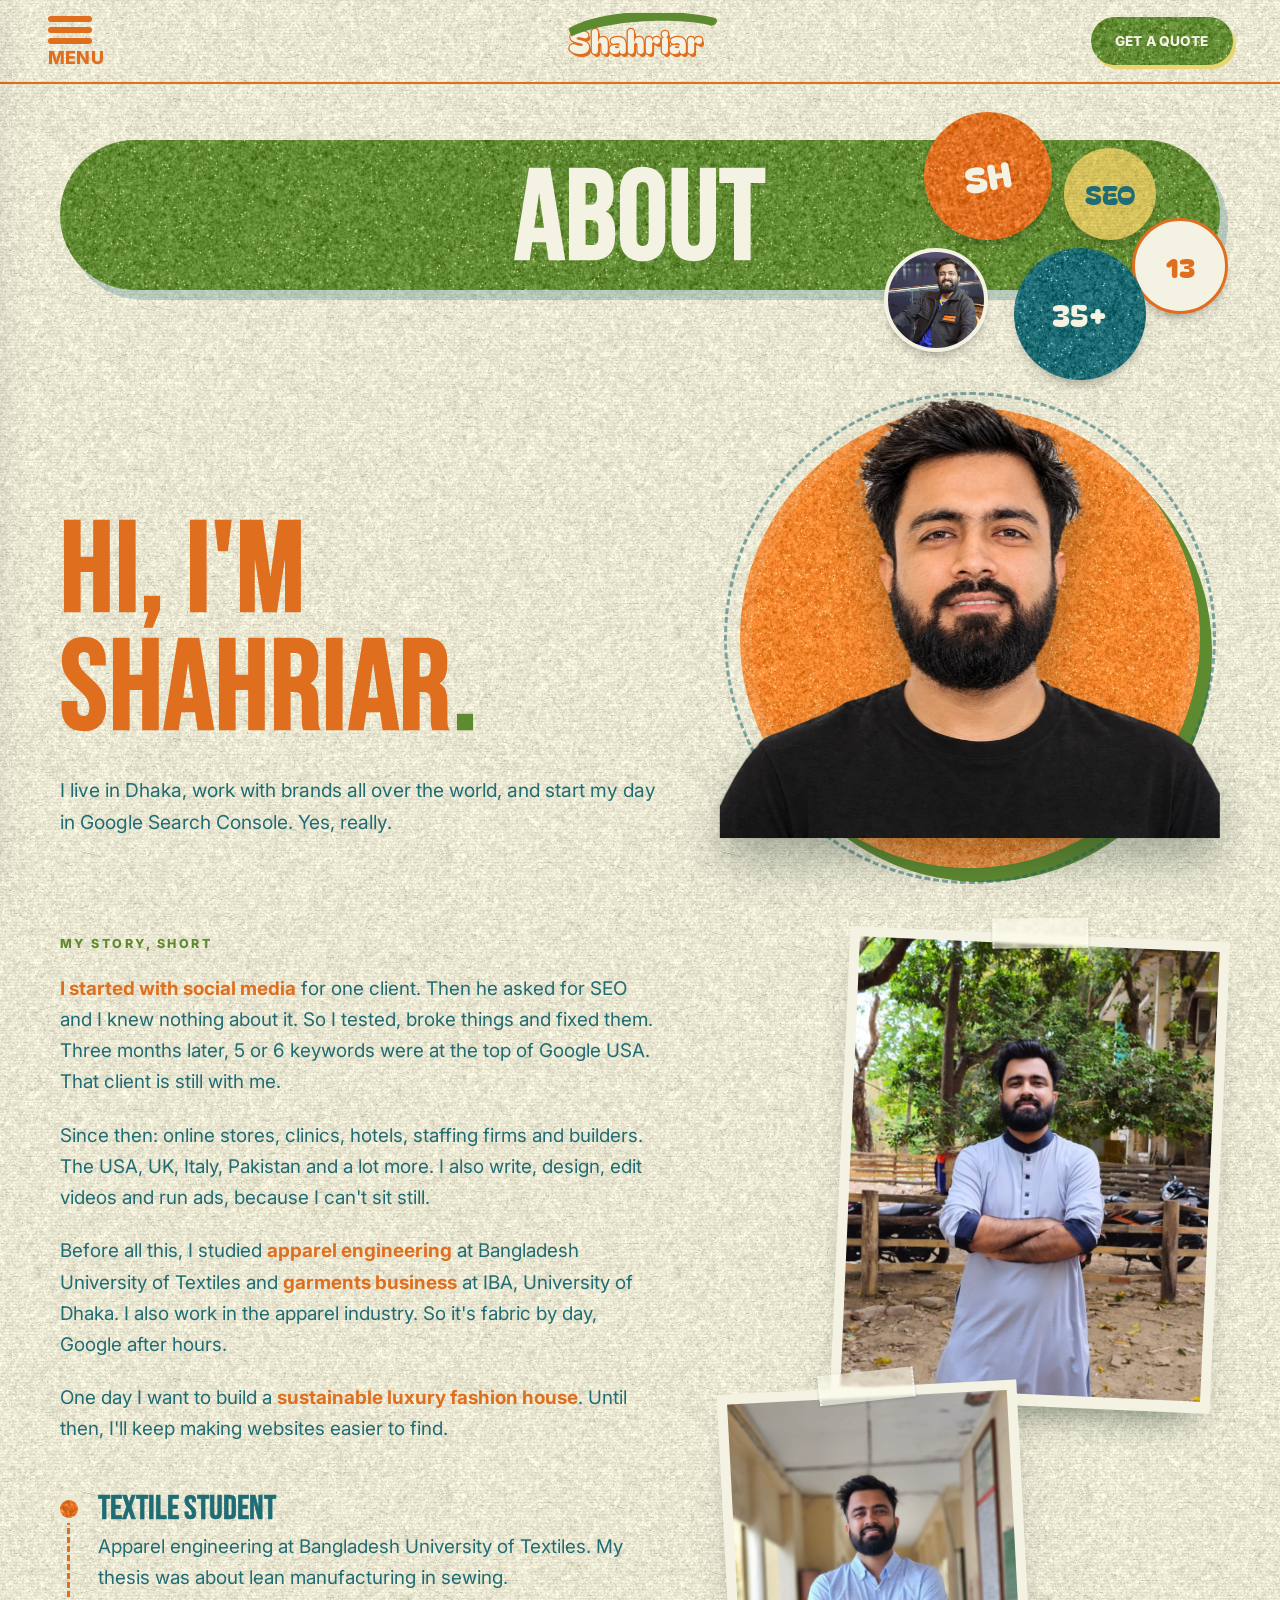
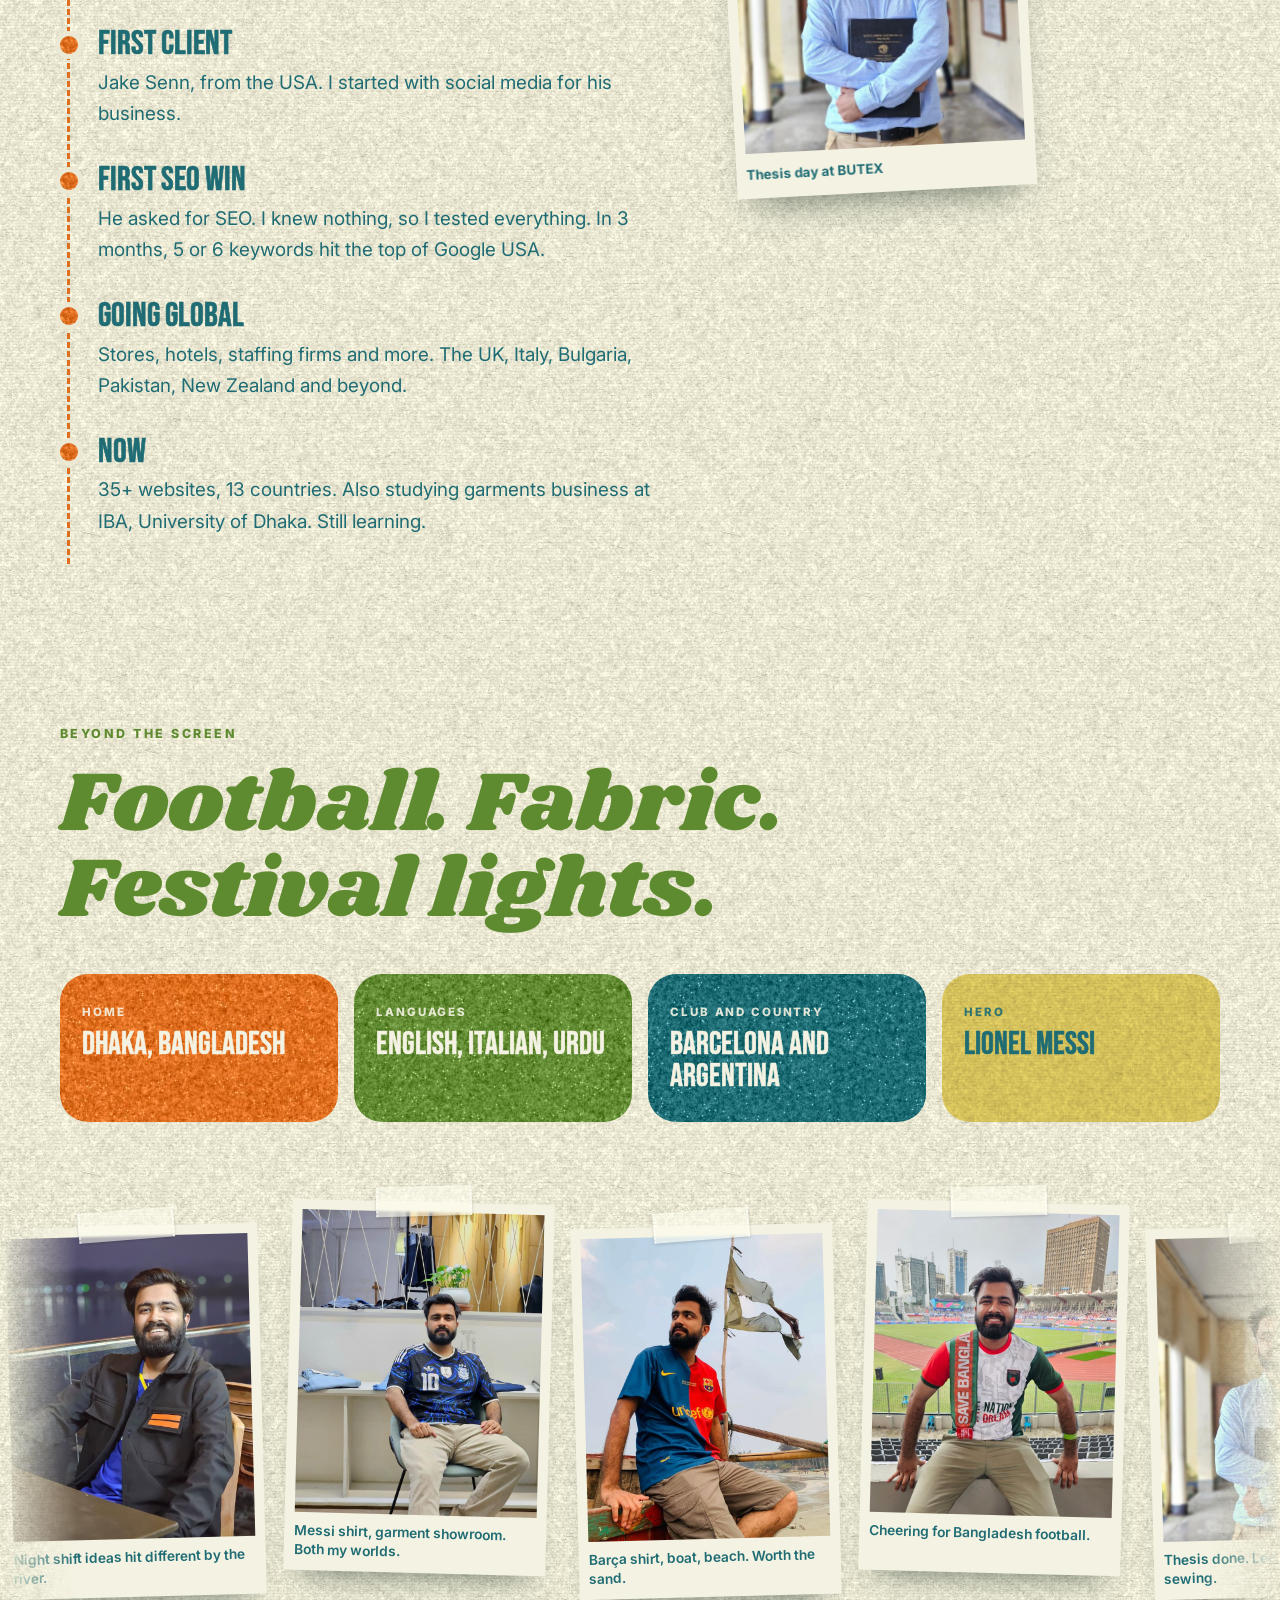
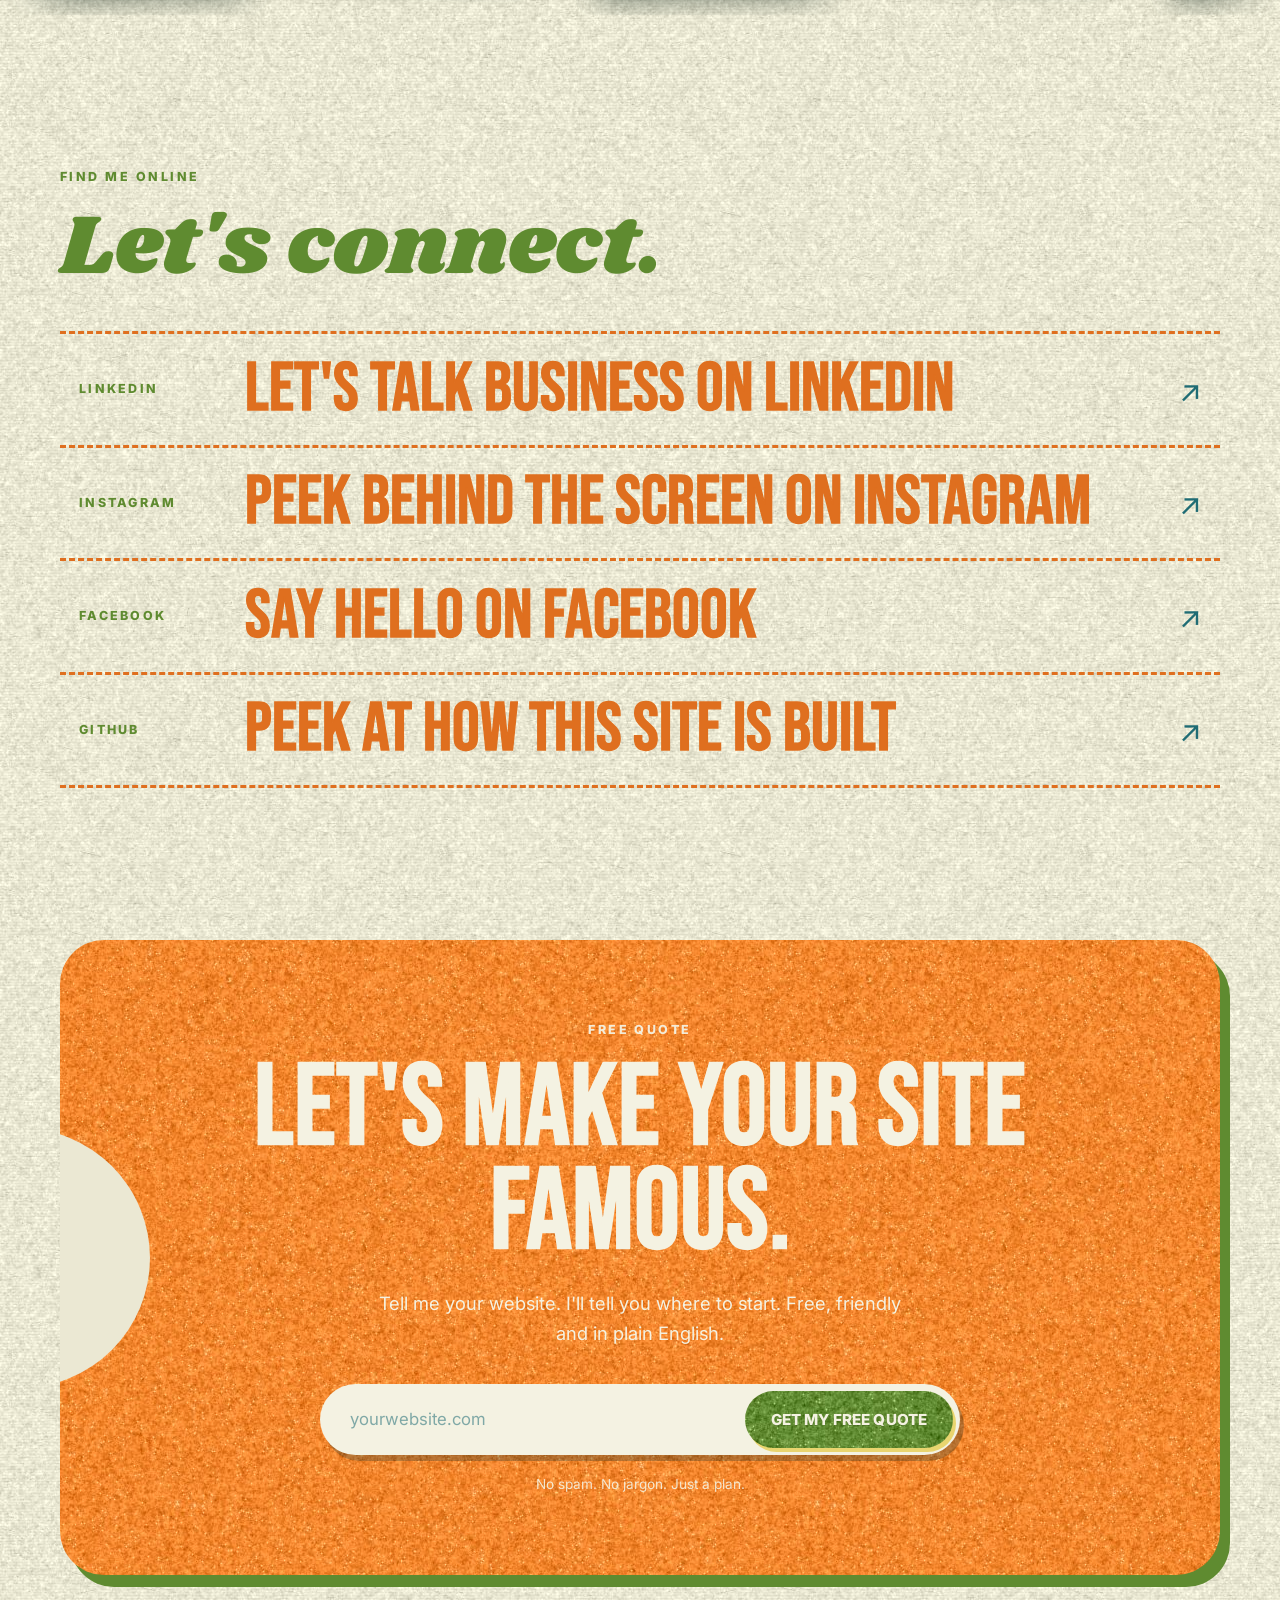
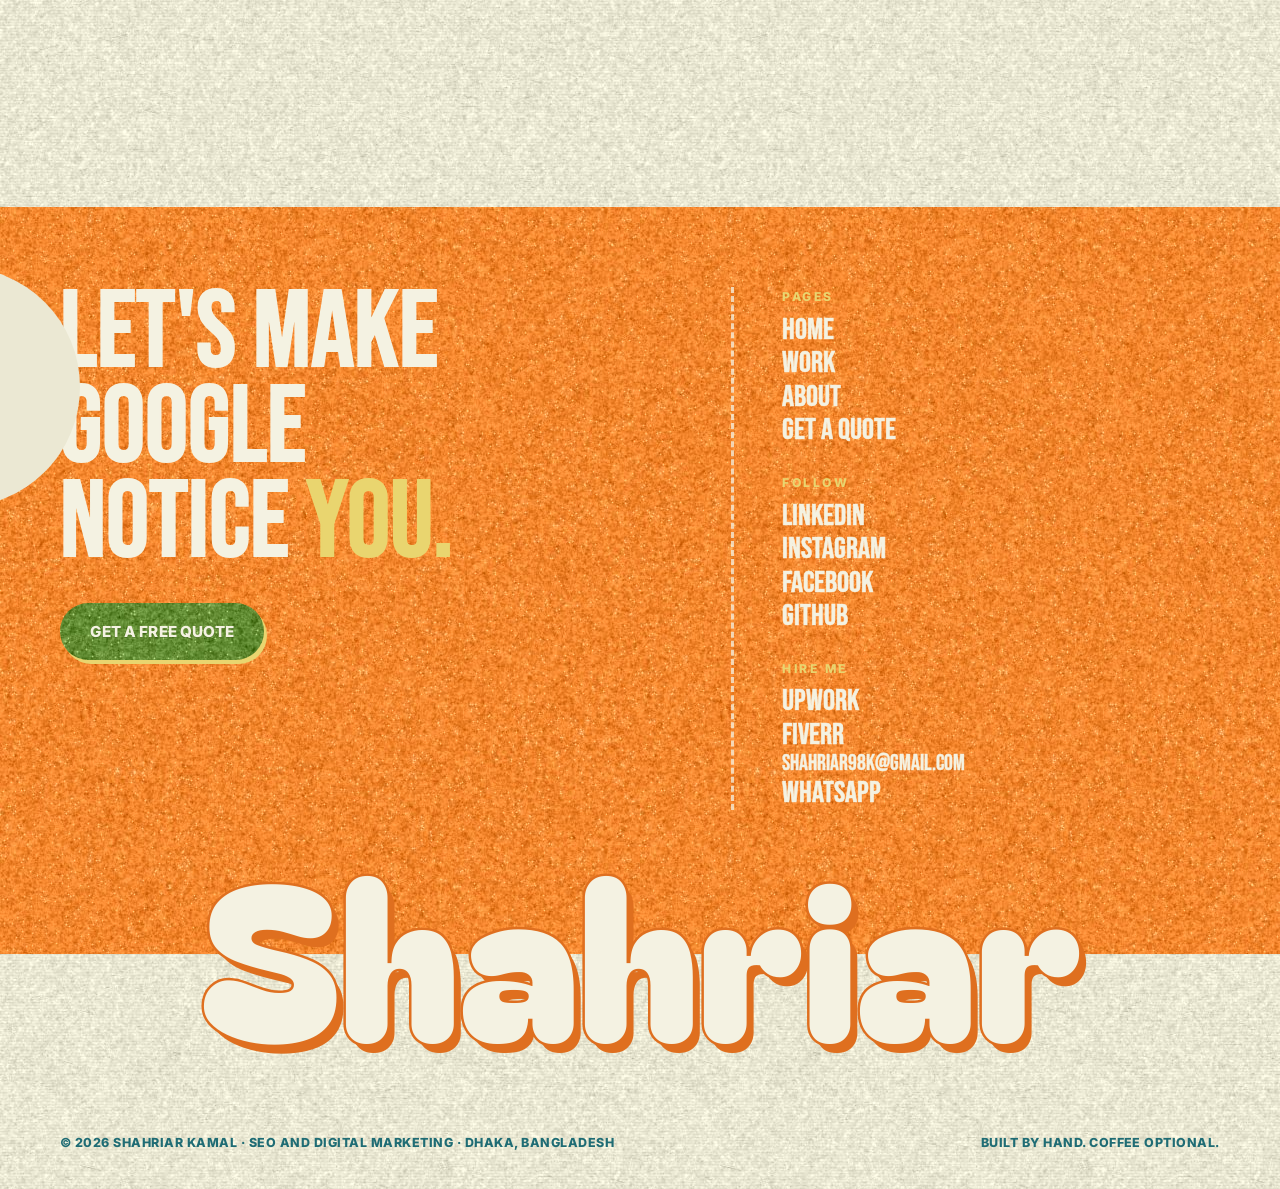
==== commit e0514994: "Retro theme: cream paper, orange, green and teal, pill buttons, plastic menu panel, taped photos and" ====
--- a/about/index.html
+++ b/about/index.html
@@ -1,6 +1,6 @@
 <!DOCTYPE html>
 <html lang="en"><head><meta charset="UTF-8"><meta name="viewport" content="width=device-width,initial-scale=1,viewport-fit=cover">
-<title>About Shahriar — SEO Specialist in Dhaka</title><meta name="description" content="Meet Shahriar: apparel engineer turned SEO specialist, Barcelona and Messi fan, working with brands worldwide."><meta name="author" content="Shahriar Kamal"><meta name="theme-color" content="#fbfaf6">
+<title>About Shahriar — SEO Specialist in Dhaka</title><meta name="description" content="Meet Shahriar: apparel engineer turned SEO specialist, Barcelona and Messi fan, working with brands worldwide."><meta name="author" content="Shahriar Kamal"><meta name="theme-color" content="#ebe8d3">
 <link rel="icon" href="data:image/svg+xml,%3Csvg xmlns='http://www.w3.org/2000/svg' viewBox='0 0 100 100'%3E%3Crect width='100' height='100' rx='22' fill='%230b0b0c'/%3E%3Ctext x='50' y='68' font-size='56' font-weight='800' text-anchor='middle' fill='%23c8a030' font-family='Arial'%3ES%3C/text%3E%3C/svg%3E">
 <script>document.documentElement.classList.add('js')</script>
 <link rel="canonical" href="https://shahriar98k.github.io/about/">
@@ -9,19 +9,25 @@
 <meta name="twitter:card" content="summary_large_image"><meta name="twitter:image" content="https://shahriar98k.github.io/og.png">
 <script type="application/ld+json">{"@context": "https://schema.org", "@type": "Person", "name": "Shahriar Kamal", "alternateName": "Hakim Mohammed Shahriar Kamal", "jobTitle": "SEO Specialist", "url": "https://shahriar98k.github.io/", "image": "https://shahriar98k.github.io/assets/img/hero-cutout.webp", "description": "SEO and digital marketing for online stores and local businesses worldwide.", "knowsLanguage": ["en", "it", "ur"], "address": {"@type": "PostalAddress", "addressLocality": "Dhaka", "addressCountry": "BD"}, "sameAs": ["https://github.com/shahriar98k", "https://www.linkedin.com/in/hm-shahriar-kamal", "https://www.instagram.com/shahriar_98k", "https://www.facebook.com/98kshahriar", "https://www.upwork.com/freelancers/~016898508618a9bd90", "https://www.fiverr.com/sellers/hakimshahriar98"]}</script>
 <link rel="stylesheet" href="/assets/css/site.css"></head><body><div id="cur"></div><div id="cur2"></div><header class="nav"><div class="wrap">
-  <a class="logo" href="/" aria-label="Shahriar, home"><b>S<em>H</em></b><span>Shahriar</span></a>
-  <nav class="menu" aria-label="Main"><a class="l" data-k="work" href="/work/">Work</a><a class="l on" data-k="about" href="/about/">About</a><a class="l" data-k="contact" href="/contact/">Contact</a><a class="btn gold sm" href="/contact/">Get a quote</a></nav>
-  <button class="burger" aria-label="Menu" aria-expanded="false"><i></i></button>
+  <button class="menubtn" aria-label="Open menu" aria-expanded="false"><span class="bars"><i></i><i></i><i></i></span><span class="mt">Menu</span></button>
+  <a class="logo" href="/" aria-label="Shahriar, home"><svg viewBox="0 0 200 60" preserveAspectRatio="none" aria-hidden="true"><path d="M8 20 C 50 -6, 140 -6, 192 6 C 200 9, 192 20, 184 15 C 140 6, 60 8, 12 30 Z" fill="#5f8b30"/></svg>Shahriar</a>
+  <a class="btn gold sm" href="/contact/">Get a quote</a>
 </div></header>
-<div class="drawer"><a href="/work/">Work</a><a href="/about/">About</a><a href="/contact/" class="gold">Get a free quote</a></div><main id="main">
-<section class="phero"><div class="wrap about-hero">
+<div class="scrim"></div>
+<aside class="drawer" aria-label="Menu" aria-hidden="true"><button class="x" aria-label="Close menu">×</button>
+  <nav><a href="/">Home</a><a href="/work/">Work</a><a href="/about/">About</a><a href="/contact/">Contact</a><a href="/contact/">Free quote</a></nav>
+  <div class="soc"><a href="https://www.linkedin.com/in/hm-shahriar-kamal" target="_blank" rel="noopener me" aria-label="LinkedIn"><svg viewBox="0 0 24 24" aria-hidden="true"><path d="M4.98 3.5a2.5 2.5 0 1 1 0 5 2.5 2.5 0 0 1 0-5zM3 9.75h4V21H3V9.75zm7 0h3.8v1.54h.06c.53-.95 1.84-1.95 3.78-1.95 4.04 0 4.78 2.55 4.78 5.87V21h-4v-5.1c0-1.22-.02-2.78-1.74-2.78-1.74 0-2 1.33-2 2.69V21h-4V9.75z"/></svg></a><a href="https://www.instagram.com/shahriar_98k" target="_blank" rel="noopener me" aria-label="Instagram"><svg viewBox="0 0 24 24" aria-hidden="true"><path fill-rule="evenodd" d="M7.5 2h9A5.5 5.5 0 0 1 22 7.5v9a5.5 5.5 0 0 1-5.5 5.5h-9A5.5 5.5 0 0 1 2 16.5v-9A5.5 5.5 0 0 1 7.5 2zm0 2A3.5 3.5 0 0 0 4 7.5v9A3.5 3.5 0 0 0 7.5 20h9a3.5 3.5 0 0 0 3.5-3.5v-9A3.5 3.5 0 0 0 16.5 4h-9zM12 7a5 5 0 1 1 0 10 5 5 0 0 1 0-10zm0 2a3 3 0 1 0 0 6 3 3 0 0 0 0-6zm5.2-3.2a1.2 1.2 0 1 1 0 2.4 1.2 1.2 0 0 1 0-2.4z"/></svg></a><a href="https://www.facebook.com/98kshahriar" target="_blank" rel="noopener me" aria-label="Facebook"><svg viewBox="0 0 24 24" aria-hidden="true"><path d="M22 12a10 10 0 1 0-11.56 9.88v-6.99H7.9V12h2.54V9.8c0-2.5 1.49-3.89 3.78-3.89 1.09 0 2.24.2 2.24.2v2.46h-1.26c-1.24 0-1.63.77-1.63 1.56V12h2.78l-.44 2.89h-2.34v6.99A10 10 0 0 0 22 12z"/></svg></a></div>
+</aside><main id="main">
+<section class="phero"><div class="wrap">
+  <div class="pillbar fade"><span>About</span><div class="stks" aria-hidden="true"><i class="a">SH</i><i class="b">SEO</i><i class="c">13</i><i class="d">35+</i><i class="e"></i></div></div>
+  <div class="about-hero">
   <div>
-    <span class="eyebrow fade">About</span>
     <h1 class="h1"><span class="ln"><span>Hi, I'm</span></span><span class="ln"><span>Shahriar<span class="gold">.</span></span></span></h1>
     <p class="lead fade" style="animation-delay:.5s">I live in Dhaka, work with brands all over the world, and start my day in Google Search Console. Yes, really.</p>
   </div>
-  <div class="stage" style="aspect-ratio:1/1"><div class="arch" style="inset:14% 6% 0"></div>
-    <img class="cutout" src="/assets/img/about-cutout.webp" alt="Shahriar, smiling, in a black t-shirt" width="900" height="800" style="width:104%">
+  <div class="stage" style="aspect-ratio:1/1"><div class="disc"></div>
+    <img class="cutout" src="/assets/img/about-cutout.webp" alt="Shahriar, smiling, in a black t-shirt" width="900" height="800" style="width:100%">
+  </div>
   </div>
 </div></section>
 
@@ -42,7 +48,7 @@
 
 <section class="sec" style="padding-top:2rem"><div class="wrap">
   <span class="eyebrow rv">Beyond the screen</span>
-  <h2 class="h2 rv">Football. Fabric.<br>Festival lights.</h2>
+  <h2 class="h2 script rv">Football. Fabric.<br>Festival lights.</h2>
   <div class="team rv">
     <div><small>Home</small><b>Dhaka, Bangladesh</b></div>
     <div><small>Languages</small><b>English, Italian, Urdu</b></div>
@@ -54,7 +60,7 @@
 
 <section class="sec" style="padding-top:2rem"><div class="wrap">
   <span class="eyebrow rv">Find me online</span>
-  <h2 class="h2 rv">Let's connect.</h2>
+  <h2 class="h2 script rv">Let's connect.</h2>
   <div class="links"><a class="lnk rv" href="https://www.linkedin.com/in/hm-shahriar-kamal" target="_blank" rel="noopener me"><span class="k">LinkedIn</span><span class="t">Let's talk business on LinkedIn</span><span class="ar" aria-hidden="true">↗</span></a><a class="lnk rv" href="https://www.instagram.com/shahriar_98k" target="_blank" rel="noopener me"><span class="k">Instagram</span><span class="t">Peek behind the screen on Instagram</span><span class="ar" aria-hidden="true">↗</span></a><a class="lnk rv" href="https://www.facebook.com/98kshahriar" target="_blank" rel="noopener me"><span class="k">Facebook</span><span class="t">Say hello on Facebook</span><span class="ar" aria-hidden="true">↗</span></a><a class="lnk rv" href="https://github.com/shahriar98k" target="_blank" rel="noopener me"><span class="k">GitHub</span><span class="t">Peek at how this site is built</span><span class="ar" aria-hidden="true">↗</span></a></div>
 </div></section>
 <section class="sec" style="padding-top:2rem"><div class="wrap"><div class="hook rv">
@@ -64,12 +70,14 @@
   <form class="quick" action="/contact/" method="get"><input type="text" name="site" placeholder="yourwebsite.com" aria-label="Your website"><button class="btn gold" type="submit">Get my free quote</button></form>
   <small>No spam. No jargon. Just a plan.</small>
 </div></div></section>
-</main><footer class="foot"><div class="wrap">
-  <div class="big">Let's make Google<br>notice <a href="/contact/">you.</a></div>
-  <div class="fcols">
-    <div><h5>Pages</h5><a href="/">Home</a><a href="/work/">Work</a><a href="/about/">About</a><a href="/contact/">Get a quote</a></div>
-    <div><h5>Follow</h5><a href="https://www.linkedin.com/in/hm-shahriar-kamal" target="_blank" rel="noopener me">LinkedIn</a><a href="https://www.instagram.com/shahriar_98k" target="_blank" rel="noopener me">Instagram</a><a href="https://www.facebook.com/98kshahriar" target="_blank" rel="noopener me">Facebook</a><a href="https://github.com/shahriar98k" target="_blank" rel="noopener me">GitHub</a></div>
-    <div><h5>Hire me</h5><a href="https://www.upwork.com/freelancers/~016898508618a9bd90" target="_blank" rel="noopener">Upwork</a><a href="https://www.fiverr.com/sellers/hakimshahriar98" target="_blank" rel="noopener">Fiverr</a><a href="mailto:shahriar98k@gmail.com">shahriar98k@gmail.com</a><a href="https://wa.me/8801851216669" target="_blank" rel="noopener">WhatsApp</a></div>
-  </div>
-  <div class="copy"><span>© 2026 Shahriar Kamal · SEO and digital marketing · Dhaka, Bangladesh</span><span>Built by hand. Coffee optional.</span></div>
-</div></footer><script src="/assets/js/site.js" defer></script></body></html>+</main><footer class="foot">
+  <div class="fo"><div class="wrap fgrid">
+    <div class="fl"><div class="big">Let's make Google<br>notice <a href="/contact/">you.</a></div><a class="btn gold" href="/contact/">Get a free quote</a></div>
+    <div class="fr">
+      <div><h5>Pages</h5><a href="/">Home</a><a href="/work/">Work</a><a href="/about/">About</a><a href="/contact/">Get a quote</a></div>
+      <div><h5>Follow</h5><a href="https://www.linkedin.com/in/hm-shahriar-kamal" target="_blank" rel="noopener me">LinkedIn</a><a href="https://www.instagram.com/shahriar_98k" target="_blank" rel="noopener me">Instagram</a><a href="https://www.facebook.com/98kshahriar" target="_blank" rel="noopener me">Facebook</a><a href="https://github.com/shahriar98k" target="_blank" rel="noopener me">GitHub</a></div>
+      <div><h5>Hire me</h5><a href="https://www.upwork.com/freelancers/~016898508618a9bd90" target="_blank" rel="noopener">Upwork</a><a href="https://www.fiverr.com/sellers/hakimshahriar98" target="_blank" rel="noopener">Fiverr</a><a href="mailto:shahriar98k@gmail.com" style="font-size:1.4rem">shahriar98k@gmail.com</a><a href="https://wa.me/8801851216669" target="_blank" rel="noopener">WhatsApp</a></div>
+    </div>
+  </div></div>
+  <div class="fc"><span class="biglogo" aria-hidden="true">Shahriar</span><div class="wrap copy"><span>© 2026 Shahriar Kamal · SEO and digital marketing · Dhaka, Bangladesh</span><span>Built by hand. Coffee optional.</span></div></div>
+</footer><script src="/assets/js/site.js" defer></script></body></html>
--- a/assets/css/site.css
+++ b/assets/css/site.css
@@ -1,185 +1,227 @@
-@import url('https://fonts.googleapis.com/css2?family=Inter:wght@300;400;500;600;700&family=Barlow+Condensed:wght@600;700;800;900&display=swap');
+@import url('https://fonts.googleapis.com/css2?family=Bebas+Neue&family=Inter:wght@400;500;600;700;800&family=Bagel+Fat+One&family=Shrikhand&display=swap');
 
 *,*::before,*::after{margin:0;padding:0;box-sizing:border-box}
 :root{
-  --ink:#0b0b0c;--paper:#fbfaf6;--white:#fff;--gold:#c8a030;--gold2:#e8c76e;
-  --mute:#5d5d5a;--line:rgba(11,11,12,.12);--r:22px;
-  --disp:'Barlow Condensed','Arial Narrow',Arial,sans-serif;--body:'Inter',system-ui,sans-serif;
+  --cream:#ebe8d3;--cream2:#f4f2e2;--orange:#df6f1f;--orange2:#f4842e;--green:#5f8b30;--teal:#1f6c74;--mustard:#e9d56f;
+  --text:#1f6c74;--mute:#3f7f85;--line:rgba(223,111,31,.45);
+  --disp:'Bebas Neue','Anton','Arial Narrow',Impact,sans-serif;--body:'Inter',system-ui,sans-serif;--fat:'Bagel Fat One','Arial Black',Impact,sans-serif;--script:'Shrikhand','Georgia',serif;
+  --t-paper:url(/assets/tex/paper.jpg);--t-orange:url(/assets/tex/orange.jpg);--t-green:url(/assets/tex/green.jpg);--t-teal:url(/assets/tex/teal.jpg);--t-od:url(/assets/tex/orange-dark.jpg);
 }
-html{font-size:16px;scroll-behavior:smooth;scroll-padding-top:84px;-webkit-text-size-adjust:100%}
-body{background:var(--paper);color:var(--ink);font-family:var(--body);line-height:1.6;overflow-x:hidden}
+html{font-size:16px;scroll-behavior:smooth;scroll-padding-top:96px;-webkit-text-size-adjust:100%}
+body{background:var(--cream) var(--t-paper);color:var(--text);font-family:var(--body);line-height:1.65;overflow-x:hidden}
 img{max-width:100%;display:block}
 a{color:inherit;text-decoration:none}
 button{font:inherit;color:inherit;background:none;border:0;cursor:pointer}
-:focus-visible{outline:2px solid var(--gold);outline-offset:3px}
+:focus-visible{outline:3px solid var(--orange);outline-offset:3px}
 .wrap{max-width:1240px;margin:0 auto;padding:0 2.5rem}
-.sec{padding:8rem 0}
-.eyebrow{font-size:.74rem;font-weight:700;letter-spacing:.22em;text-transform:uppercase;color:var(--gold);margin-bottom:1.1rem;display:block}
-.h2{font-family:var(--disp);font-weight:900;font-size:clamp(2.8rem,7vw,6rem);letter-spacing:-.04em;line-height:.92}
-.lead{font-size:1.15rem;color:var(--mute);max-width:34em}
-.gold{color:var(--gold)}
+.sec{padding:7.5rem 0}
+.eyebrow{font-size:.78rem;font-weight:800;letter-spacing:.2em;text-transform:uppercase;color:var(--green);margin-bottom:1.1rem;display:block}
+.h2{font-family:var(--disp);font-weight:400;font-size:clamp(3.4rem,8.4vw,7.2rem);letter-spacing:.005em;line-height:.9;color:var(--orange);text-transform:uppercase}
+.lead{font-size:1.2rem;color:var(--text);max-width:34em}
+.h1 .gold{color:var(--green);-webkit-text-fill-color:var(--green)}
+.script{font-family:var(--script);text-transform:none!important;color:var(--green)!important;font-weight:400;letter-spacing:0;line-height:1.02}
 
 /* ---------- cursor (mouse only) ---------- */
 #cur,#cur2{display:none;position:fixed;top:0;left:0;pointer-events:none;border-radius:50%;transform:translate(-50%,-50%);opacity:0;transition:opacity .3s,width .25s,height .25s}
-#cur{width:10px;height:10px;background:var(--gold);z-index:9999}
-#cur2{width:38px;height:38px;border:1.5px solid rgba(200,160,48,.6);z-index:9998}
+#cur{width:11px;height:11px;background:var(--orange);z-index:9999}
+#cur2{width:40px;height:40px;border:2px solid rgba(223,111,31,.6);z-index:9998}
 @media (hover:hover) and (pointer:fine){
   body.fx,body.fx a,body.fx button{cursor:none}
   body.fx #cur,body.fx #cur2{display:block}
   body.fx.mv #cur,body.fx.mv #cur2{opacity:1}
-  body.fx.hov #cur{width:54px;height:54px;background:rgba(200,160,48,.25)}
+  body.fx.hov #cur{width:56px;height:56px;background:rgba(223,111,31,.22)}
   body.fx.hov #cur2{opacity:0}
 }
 
-/* ---------- nav ---------- */
-.nav{position:fixed;top:0;left:0;right:0;z-index:300;height:72px;display:flex;align-items:center;transition:background .35s,box-shadow .35s,height .35s}
-.nav.stuck{background:rgba(251,250,246,.88);backdrop-filter:blur(14px);box-shadow:0 1px 0 var(--line);height:64px}
-.nav .wrap{display:flex;align-items:center;justify-content:space-between;width:100%}
-.logo{display:flex;align-items:center;gap:.7rem;font-family:var(--disp);font-weight:900;font-size:1.5rem;letter-spacing:-.02em}
-.logo b{width:38px;height:38px;border-radius:10px;background:var(--ink);color:#fff;display:flex;align-items:center;justify-content:center;font-size:1.15rem}
-.logo b em{color:var(--gold);font-style:normal}
-.menu{display:flex;align-items:center;gap:.4rem}
-.menu a.l{font-size:.85rem;font-weight:600;padding:.55rem 1rem;border-radius:100px;color:var(--mute);transition:color .2s,background .2s}
-.menu a.l:hover{color:var(--ink)}
-.menu a.l.on{background:var(--ink);color:#fff}
-.btn{display:inline-flex;align-items:center;gap:.6rem;font-weight:700;font-size:.78rem;letter-spacing:.12em;text-transform:uppercase;padding:1.05rem 1.9rem;border-radius:100px;transition:background .3s,color .3s,transform .3s,box-shadow .3s;will-change:transform}
-.btn.gold{background:var(--gold);color:var(--ink)}
-.btn.gold:hover{background:var(--ink);color:#fff;box-shadow:0 14px 30px -12px rgba(0,0,0,.45)}
-.btn.dark{background:var(--ink);color:#fff}
-.btn.dark:hover{background:var(--gold);color:var(--ink)}
-.btn.ghost{border:1.5px solid var(--ink)}
-.btn.ghost:hover{background:var(--ink);color:#fff}
-.btn.sm{padding:.7rem 1.3rem;font-size:.7rem}
-.burger{display:none;width:44px;height:44px;border-radius:50%;border:1.5px solid var(--ink);place-items:center}
-.burger i,.burger i::before{display:block;width:18px;height:2px;background:var(--ink);position:relative;transition:transform .3s}
-.burger i::before{content:"";position:absolute;top:6px}
-.drawer{position:fixed;inset:0;z-index:290;background:var(--ink);color:#fff;display:flex;flex-direction:column;justify-content:center;padding:2rem 2.5rem;gap:.4rem;transform:translateY(-100%);transition:transform .6s cubic-bezier(.16,1,.3,1)}
+/* ---------- header ---------- */
+.nav{position:fixed;top:0;left:0;right:0;z-index:300;height:84px;background:var(--cream) var(--t-paper);border-bottom:2px solid var(--orange);transition:height .35s,box-shadow .35s}
+.nav.stuck{height:70px;box-shadow:0 8px 20px -14px rgba(31,108,116,.5)}
+.nav .wrap{max-width:none;padding:0 3rem;height:100%;display:grid;grid-template-columns:1fr auto 1fr;align-items:center}
+.menubtn{display:inline-flex;flex-direction:column;align-items:flex-start;gap:5px;justify-self:start;color:var(--orange)}
+.menubtn .bars{display:grid;gap:5px}
+.menubtn .bars i{display:block;width:44px;height:6px;background:var(--orange);border-radius:3px;transition:transform .3s}
+.menubtn:hover .bars i:nth-child(1){transform:translateX(5px)}
+.menubtn:hover .bars i:nth-child(3){transform:translateX(-5px)}
+.menubtn .mt{font-weight:800;font-size:1.12rem;letter-spacing:.01em;text-transform:uppercase;line-height:1}
+.logo{position:relative;display:inline-block;font-family:var(--fat);font-size:2rem;line-height:1;letter-spacing:.01em;color:var(--cream2);-webkit-text-stroke:2.5px var(--orange);paint-order:stroke fill;text-shadow:2px 3px 0 var(--orange);padding:.2rem .6rem .35rem .1rem}
+.logo svg{position:absolute;left:-6px;right:-8px;top:-8px;width:calc(100% + 14px);height:calc(100% + 6px);pointer-events:none}
+.nav .btn.sm{justify-self:end}
+
+/* ---------- buttons ---------- */
+.btn{display:inline-flex;align-items:center;gap:.6rem;font-family:var(--body);font-weight:800;font-size:.95rem;letter-spacing:.01em;text-transform:uppercase;padding:1rem 1.9rem;border-radius:999px;transition:transform .25s,box-shadow .25s,background .25s,color .25s;will-change:transform;color:var(--cream2);text-shadow:0 1px 0 rgba(0,0,0,.12)}
+.btn.gold{background:var(--green) var(--t-green);box-shadow:3px 4px 0 var(--mustard)}
+.btn.dark{background:var(--orange) var(--t-od);box-shadow:3px 4px 0 var(--mustard)}
+.btn.ghost{background:var(--cream2);color:var(--teal);border:2.5px solid var(--teal);box-shadow:3px 4px 0 rgba(31,108,116,.25);text-shadow:none}
+.btn.gold:hover,.btn.dark:hover{box-shadow:5px 7px 0 var(--mustard);transform:translate(-2px,-2px)}
+.btn.ghost:hover{background:var(--teal);color:var(--cream2)}
+.btn.sm{padding:.8rem 1.5rem;font-size:.85rem}
+
+/* ---------- menu panel ---------- */
+.scrim{position:fixed;inset:0;z-index:390;background:rgba(31,108,116,.45);opacity:0;pointer-events:none;transition:opacity .4s}
+.scrim.open{opacity:1;pointer-events:auto}
+.drawer{position:fixed;top:0;left:0;bottom:0;width:min(520px,100%);z-index:400;background:#d7d4b9 var(--t-paper);padding:4rem 3rem 2.5rem;display:flex;flex-direction:column;justify-content:center;gap:1.1rem;transform:translateX(-104%);transition:transform .65s cubic-bezier(.16,1,.3,1);overflow-y:auto;box-shadow:10px 0 40px -10px rgba(0,0,0,.35)}
+.drawer::before{content:"";position:absolute;inset:0;background:url(/assets/tex/plastic.webp) center/cover;pointer-events:none;mix-blend-mode:screen;opacity:.95}
 .drawer.open{transform:none}
-.drawer a{font-family:var(--disp);font-weight:900;font-size:3.4rem;letter-spacing:-.03em;line-height:1.1}
-.drawer a.gold{color:var(--gold)}
+.drawer>*{position:relative}
+.drawer .x{position:absolute;top:1.2rem;right:1.6rem;font-size:2.6rem;line-height:1;color:var(--orange);font-weight:400}
+.drawer nav{display:grid;gap:1.1rem}
+.drawer nav a{display:block;text-align:center;font-family:var(--disp);font-size:clamp(3.6rem,9vw,5.2rem);line-height:1;padding:.18em .5em .1em;border-radius:999px;color:var(--cream2);transition:transform .3s cubic-bezier(.16,1,.3,1);text-transform:uppercase;box-shadow:inset 0 0 0 3px rgba(255,255,255,.12)}
+.drawer nav a:hover{transform:scale(1.04) rotate(-1deg)}
+.drawer nav a:nth-child(1){background:var(--mustard) var(--t-paper);color:var(--cream2);text-shadow:0 2px 0 rgba(150,120,20,.35)}
+.drawer nav a:nth-child(2){background:var(--green) var(--t-green)}
+.drawer nav a:nth-child(3){background:var(--orange) var(--t-od)}
+.drawer nav a:nth-child(4){background:var(--teal) var(--t-teal)}
+.drawer nav a:nth-child(5){background:var(--green) var(--t-green)}
+.soc{display:flex;gap:1rem;justify-content:center;margin-top:1.4rem}
+.soc a{width:66px;height:66px;border-radius:50%;background:var(--orange) var(--t-od);display:grid;place-items:center;color:var(--cream2);transition:transform .3s}
+.soc a:hover{transform:translateY(-5px) rotate(-6deg)}
+.soc svg{width:30px;height:30px;fill:currentColor}
 
 /* ---------- hero ---------- */
-.hero{position:relative;min-height:100svh;display:flex;align-items:center;padding:110px 0 70px;overflow:hidden}
+.hero{position:relative;min-height:100svh;display:flex;align-items:center;padding:130px 0 70px;overflow:hidden}
 .hero .wrap{width:100%}
-.hero .bgword{position:absolute;right:-3vw;top:50%;transform:translateY(-52%);font-family:var(--disp);font-weight:900;font-size:34vw;line-height:.8;letter-spacing:-.05em;color:transparent;-webkit-text-stroke:2px rgba(11,11,12,.07);user-select:none;pointer-events:none}
 .hero-grid{position:relative;display:grid;grid-template-columns:minmax(0,1.1fr) minmax(0,.9fr);gap:3rem;align-items:center}
-.h1{font-family:var(--disp);font-weight:900;font-size:clamp(3.6rem,8.6vw,7.8rem);letter-spacing:-.045em;line-height:.9}
-.h1 .ln{display:block;overflow:hidden;padding-bottom:.05em;white-space:nowrap}
+.h1{font-family:var(--disp);font-weight:400;font-size:clamp(4.4rem,11vw,10rem);letter-spacing:.005em;line-height:.88;color:var(--orange);text-transform:uppercase}
+.h1 .ln{display:block;overflow:hidden;padding-bottom:.04em;white-space:nowrap}
 .h1 .ln>span{display:block}
 .js .h1 .ln>span{transform:translateY(108%);animation:up 1s cubic-bezier(.16,1,.3,1) forwards}
 .js .h1 .ln:nth-child(2)>span{animation-delay:.13s}
 @keyframes up{to{transform:none}}
-.hero .sub{margin:1.8rem 0 2.2rem;font-size:1.2rem;color:var(--mute);max-width:27em}
-.hero .sub b{color:var(--ink)}
-.cta-row{display:flex;flex-wrap:wrap;gap:.8rem}
+.hero .sub{margin:1.8rem 0 2.2rem;font-size:1.22rem;color:var(--text);max-width:27em}
+.hero .sub b{color:var(--orange)}
+.cta-row{display:flex;flex-wrap:wrap;gap:1rem}
 .js .fade{opacity:0;transform:translateY(16px);animation:fadeUp .9s cubic-bezier(.16,1,.3,1) forwards}
 @keyframes fadeUp{to{opacity:1;transform:none}}
-.stage{position:relative;max-width:520px;margin-left:auto;width:100%;aspect-ratio:1/1.12}
-.arch{position:absolute;inset:8% 6% 0;border-radius:999px 999px 28px 28px;background:linear-gradient(160deg,var(--gold2),var(--gold) 70%);overflow:hidden}
-.arch::after{content:"";position:absolute;inset:0;background:radial-gradient(60% 40% at 30% 20%,rgba(255,255,255,.45),transparent 70%)}
-.cutout{position:absolute;left:50%;bottom:0;width:112%;height:auto;max-width:none;transform:translateX(-50%);z-index:2;filter:drop-shadow(0 25px 30px rgba(0,0,0,.25))}
+.stage{position:relative;max-width:540px;margin-left:auto;width:100%;aspect-ratio:1/1.08}
+.disc{position:absolute;left:4%;right:4%;top:14%;aspect-ratio:1/1;border-radius:50%;background:var(--orange2) var(--t-orange);box-shadow:inset 0 0 0 12px rgba(255,255,255,.1),12px 14px 0 var(--green)}
+.disc::after{content:"";position:absolute;inset:-16px;border:3px dashed rgba(31,108,116,.55);border-radius:50%;animation:spin 60s linear infinite}
+.cutout{position:absolute;left:50%;bottom:0;width:104%;height:auto;max-width:none;transform:translateX(-50%);z-index:2;filter:drop-shadow(0 22px 22px rgba(31,50,40,.35))}
 .js .cutout{opacity:0;transform:translateX(-50%) translateY(40px);animation:rise 1.2s cubic-bezier(.16,1,.3,1) .35s forwards}
 @keyframes rise{to{opacity:1;transform:translateX(-50%)}}
-.chip{position:absolute;z-index:3;background:var(--white);border-radius:16px;padding:.8rem 1.1rem;box-shadow:0 18px 40px -16px rgba(0,0,0,.35);animation:bob 5s ease-in-out infinite}
-.chip b{display:block;font-family:var(--disp);font-weight:900;font-size:2rem;line-height:1;letter-spacing:-.03em}
-.chip span{font-size:.74rem;color:var(--mute);font-weight:600}
-.chip.c1{left:-4%;top:24%}
-.chip.c2{right:-3%;bottom:20%;animation-delay:-2.2s}
-.chip.c3{left:2%;bottom:5%;background:var(--ink);color:#fff;display:flex;align-items:center;gap:.6rem;padding:.7rem 1.1rem;animation-delay:-1s}
-.chip.c3 span{color:#fff;font-size:.72rem;letter-spacing:.1em;text-transform:uppercase;font-weight:700}
-.chip.c3 i{width:9px;height:9px;border-radius:50%;background:#3ddc84;animation:pulse 2s infinite}
-@keyframes bob{0%,100%{transform:translateY(0)}50%{transform:translateY(-12px)}}
-@keyframes pulse{0%{box-shadow:0 0 0 0 rgba(61,220,132,.6)}70%{box-shadow:0 0 0 9px rgba(61,220,132,0)}100%{box-shadow:0 0 0 0 rgba(61,220,132,0)}}
-
-/* ---------- marquee ---------- */
-.band{background:var(--ink);color:#fff;overflow:hidden;padding:1.15rem 0;white-space:nowrap}
+.chip{position:absolute;z-index:3;display:grid;place-content:center;text-align:center;border-radius:50%;animation:bob 5s ease-in-out infinite;box-shadow:0 14px 24px -12px rgba(31,50,40,.55);color:var(--cream2)}
+.chip b{display:block;font-family:var(--disp);font-weight:400;font-size:3rem;line-height:.85}
+.chip span{font-size:.72rem;font-weight:800;text-transform:uppercase;letter-spacing:.06em;line-height:1.15}
+.chip.c1{left:-3%;top:26%;width:118px;height:118px;background:var(--green) var(--t-green);transform:rotate(-8deg)}
+.chip.c2{right:-4%;bottom:24%;width:132px;height:132px;background:var(--teal) var(--t-teal);animation-delay:-2.2s}
+.chip.c3{left:6%;bottom:4%;border-radius:999px;background:var(--mustard);color:var(--teal);display:flex;align-items:center;gap:.6rem;padding:.7rem 1.2rem;animation-delay:-1s}
+.chip.c3 span{font-size:.75rem}
+.chip.c3 i{width:10px;height:10px;border-radius:50%;background:var(--green);animation:pulse 2s infinite}
+@keyframes bob{0%,100%{transform:translateY(0) rotate(var(--r,0deg))}50%{transform:translateY(-12px) rotate(var(--r,0deg))}}
+@keyframes pulse{0%{box-shadow:0 0 0 0 rgba(95,139,48,.6)}70%{box-shadow:0 0 0 9px rgba(95,139,48,0)}100%{box-shadow:0 0 0 0 rgba(95,139,48,0)}}
+.sticker{position:absolute;right:-1%;top:0;width:128px;height:128px;z-index:4;border-radius:50%;background:var(--cream2);display:grid;place-items:center;box-shadow:0 14px 24px -12px rgba(31,50,40,.55);transform:rotate(-8deg);transition:transform .4s cubic-bezier(.16,1,.3,1);border:3px solid var(--orange)}
+.sticker:hover{transform:rotate(8deg) scale(1.08)}
+.sticker svg{position:absolute;inset:4px;width:calc(100% - 8px);height:calc(100% - 8px);animation:spin 16s linear infinite}
+.sticker text{fill:var(--orange)}
+.sticker b{font-size:2rem;line-height:1;color:var(--green);font-weight:900}
+@keyframes spin{to{transform:rotate(360deg)}}
+
+/* ---------- marquee band ---------- */
+.band{background:var(--green) var(--t-green);color:var(--cream2);overflow:hidden;padding:1rem 0;white-space:nowrap;border-top:3px dashed rgba(244,242,226,.6);border-bottom:3px dashed rgba(244,242,226,.6)}
 .band .track{display:inline-flex;animation:mq 38s linear infinite}
 .band:hover .track{animation-play-state:paused}
-.band span{font-family:var(--disp);font-weight:800;font-size:1.7rem;letter-spacing:.02em;text-transform:uppercase;padding:0 1.6rem;display:inline-flex;align-items:center;gap:3.2rem}
-.band span::after{content:"✦";color:var(--gold);font-size:1.1rem}
+.band span{font-family:var(--disp);font-size:2.2rem;letter-spacing:.03em;text-transform:uppercase;padding:0 1.6rem;display:inline-flex;align-items:center;gap:3.2rem}
+.band span::after{content:"✺";color:var(--mustard);font-size:1.5rem}
 @keyframes mq{to{transform:translateX(-50%)}}
-.band-note{text-align:center;color:var(--mute);font-size:.9rem;padding:1.4rem 1rem 0}
+.band-note{text-align:center;color:var(--text);font-size:.95rem;padding:1.4rem 1rem 0;font-weight:600}
+
+/* ---------- crowd ---------- */
+.crow1{overflow:hidden;margin-top:1.1rem;-webkit-mask-image:linear-gradient(90deg,transparent,#000 5%,#000 95%,transparent);mask-image:linear-gradient(90deg,transparent,#000 5%,#000 95%,transparent)}
+.crow1:first-of-type{margin-top:2.6rem}
+.ctrack{display:flex;gap:.8rem;width:max-content;animation:mq 70s linear infinite}
+.crow1.rev .ctrack{animation-direction:reverse;animation-duration:85s}
+.crow1:hover .ctrack{animation-play-state:paused}
+.ctrack a{flex:none;font-family:var(--disp);font-size:1.9rem;letter-spacing:.02em;text-transform:uppercase;color:var(--teal);border:3px solid var(--teal);border-radius:999px;padding:.3rem 1.4rem .1rem;background:var(--cream2);transition:background .25s,color .25s,transform .25s,border-color .25s}
+.ctrack a:nth-child(3n+1):hover{background:var(--orange);border-color:var(--orange);color:var(--cream2);transform:translateY(-4px) rotate(-2deg)}
+.ctrack a:nth-child(3n+2):hover{background:var(--green);border-color:var(--green);color:var(--cream2);transform:translateY(-4px) rotate(2deg)}
+.ctrack a:nth-child(3n):hover{background:var(--mustard);border-color:var(--teal);transform:translateY(-4px) rotate(-1deg)}
 
 /* ---------- numbers ---------- */
-.nums{display:grid;grid-template-columns:repeat(3,1fr);gap:2rem;border-top:1px solid var(--line)}
+.nums{display:grid;grid-template-columns:repeat(3,1fr);gap:2rem;border-top:3px dashed var(--orange)}
 .num{padding:3rem 0 0}
-.num b{display:block;font-family:var(--disp);font-weight:900;font-size:clamp(4.5rem,11vw,9rem);letter-spacing:-.05em;line-height:.9}
-.num span{display:block;margin-top:.8rem;color:var(--mute);max-width:15em}
+.num b{display:block;font-family:var(--disp);font-weight:400;font-size:clamp(6rem,15vw,12rem);line-height:.82;color:var(--orange)}
+.num span{display:block;margin-top:.8rem;color:var(--text);max-width:15em;font-weight:500}
 
 /* ---------- sticky story cards ---------- */
 .stack{margin-top:3.5rem}
-.sc{position:sticky;top:calc(88px + var(--i)*22px);margin-bottom:2.2rem;border-radius:30px;padding:3rem;display:grid;grid-template-columns:minmax(0,1fr) minmax(0,1fr);gap:3rem;align-items:center;min-height:430px;border:1px solid var(--line);box-shadow:0 30px 60px -40px rgba(0,0,0,.4);overflow:hidden}
-.sc.paper{background:var(--white)}
-.sc.ink{background:var(--ink);color:#fff;border-color:transparent}
-.sc.gold{background:var(--gold);color:var(--ink);border-color:transparent}
-.sc .tag{font-size:.72rem;font-weight:700;letter-spacing:.2em;text-transform:uppercase;opacity:.65}
-.sc .big{font-family:var(--disp);font-weight:900;font-size:clamp(4.6rem,10vw,8.4rem);letter-spacing:-.05em;line-height:.88;margin:.7rem 0 .5rem}
-.sc.ink .big{color:var(--gold2)}
-.sc h3{font-family:var(--disp);font-weight:800;font-size:1.9rem;letter-spacing:-.02em;line-height:1.05}
-.sc p{opacity:.78;max-width:28em;margin-top:.7rem}
-.sc .go{display:inline-flex;margin-top:1.4rem;font-weight:700;font-size:.78rem;letter-spacing:.12em;text-transform:uppercase;border-bottom:2px solid currentColor;padding-bottom:.15rem}
+.sc{position:sticky;top:calc(98px + var(--i)*22px);margin-bottom:2.2rem;border-radius:36px;padding:3rem;display:grid;grid-template-columns:minmax(0,1fr) minmax(0,1fr);gap:3rem;align-items:center;min-height:430px;overflow:hidden;box-shadow:8px 10px 0 rgba(31,108,116,.2)}
+.sc.paper{background:var(--cream2) var(--t-paper);border:4px solid var(--green);color:var(--text)}
+.sc.ink{background:var(--teal) var(--t-teal);color:var(--cream2)}
+.sc.gold{background:var(--orange2) var(--t-orange);color:var(--cream2)}
+.sc.sun{background:var(--mustard) var(--t-paper);color:var(--teal);border:4px solid var(--orange)}
+.sc .tag{font-size:.76rem;font-weight:800;letter-spacing:.18em;text-transform:uppercase;opacity:.85}
+.sc .big{font-family:var(--disp);font-weight:400;font-size:clamp(6rem,14vw,11rem);line-height:.8;margin:.8rem 0 .6rem}
+.sc.paper .big{color:var(--orange)}.sc.ink .big{color:var(--mustard)}.sc.gold .big{color:var(--cream2)}.sc.sun .big{color:var(--orange)}
+.sc h3{font-family:var(--disp);font-weight:400;font-size:2.8rem;line-height:.95;text-transform:uppercase}
+.sc p{opacity:.92;max-width:28em;margin-top:.7rem}
+.sc .go{display:inline-flex;margin-top:1.4rem;font-weight:800;font-size:.82rem;letter-spacing:.1em;text-transform:uppercase;border-bottom:3px solid currentColor;padding-bottom:.15rem}
 .vis{position:relative}
-.shot{border-radius:16px;overflow:hidden;border:1px solid rgba(0,0,0,.12);box-shadow:0 24px 50px -24px rgba(0,0,0,.5);background:#fff;cursor:zoom-in;transition:transform .5s cubic-bezier(.16,1,.3,1)}
-.shot:hover{transform:scale(1.02) rotate(-.6deg)}
+.shot{border-radius:6px;overflow:hidden;border:3px solid var(--cream2);box-shadow:8px 10px 0 rgba(31,50,40,.35);background:#fff;cursor:zoom-in;transition:transform .5s cubic-bezier(.16,1,.3,1)}
+.shot:hover{transform:scale(1.02) rotate(-.8deg)}
 .shot img{width:100%}
-
-/* before/after bars */
 .ba{display:flex;align-items:flex-end;gap:1.2rem;height:240px}
 .bar{flex:1;display:flex;flex-direction:column;justify-content:flex-end;align-items:stretch;height:100%}
-.bar i{display:block;border-radius:14px 14px 0 0;background:rgba(11,11,12,.16);height:var(--h);transform-origin:bottom;transition:transform 1.1s cubic-bezier(.16,1,.3,1)}
-.bar.up i{background:var(--gold)}
-.sc.ink .bar i{background:rgba(255,255,255,.2)}
-.sc.ink .bar.up i,.sc.gold .bar.up i{background:var(--ink)}
-.sc.ink .bar.up i{background:var(--gold)}
+.bar i{display:block;border-radius:16px 16px 0 0;background:rgba(31,108,116,.22);height:var(--h);transform-origin:bottom;transition:transform 1.1s cubic-bezier(.16,1,.3,1)}
+.bar.up i{background:var(--orange)}
+.sc.ink .bar i,.sc.gold .bar i{background:rgba(244,242,226,.35)}
+.sc.ink .bar.up i{background:var(--mustard)}.sc.gold .bar.up i{background:var(--cream2)}
 .js .bar i{transform:scaleY(0)}
 .js .in .bar i{transform:scaleY(1)}
 .js .in .bar.up i{transition-delay:.25s}
 .bar em{font-style:normal;font-weight:700;font-size:.95rem;margin-top:.7rem;line-height:1.25}
-.bar em small{display:block;font-weight:500;opacity:.65;font-size:.78rem}
-.bar b{font-family:var(--disp);font-weight:900;font-size:1.7rem;letter-spacing:-.02em;margin-bottom:.4rem;line-height:1}
+.bar em small{display:block;font-weight:500;opacity:.7;font-size:.78rem}
+.bar b{font-family:var(--disp);font-weight:400;font-size:2.2rem;margin-bottom:.3rem;line-height:1}
 
 /* ---------- services ---------- */
-.svc{border-top:1px solid var(--line);margin-top:3rem}
-.row{display:grid;grid-template-columns:70px 1fr minmax(0,.8fr) 40px;gap:1rem;align-items:center;padding:1.7rem 1rem;border-bottom:1px solid var(--line);transition:background .35s,color .35s,padding-left .4s cubic-bezier(.16,1,.3,1)}
-.row i{font-style:normal;font-weight:700;font-size:.8rem;color:var(--gold);letter-spacing:.1em}
-.row h3{font-family:var(--disp);font-weight:900;font-size:clamp(2rem,5vw,4rem);letter-spacing:-.035em;line-height:1}
-.row p{color:var(--mute);transition:color .35s}
-.row .arr{font-size:1.6rem;transition:transform .35s,color .35s}
-.row:hover{background:var(--ink);color:#fff;padding-left:2rem}
-.row:hover p{color:rgba(255,255,255,.65)}
-.row:hover .arr{transform:translate(5px,-5px);color:var(--gold)}
+.svc{border-top:3px dashed var(--orange);margin-top:3rem}
+.row{display:grid;grid-template-columns:70px 1fr minmax(0,.8fr) 40px;gap:1rem;align-items:center;padding:1.5rem 1.2rem;border-bottom:3px dashed var(--orange);border-radius:0;transition:background .35s,color .35s,padding-left .4s cubic-bezier(.16,1,.3,1)}
+.row i{font-style:normal;font-weight:800;font-size:.85rem;color:var(--green);letter-spacing:.1em}
+.row h3{font-family:var(--disp);font-weight:400;font-size:clamp(3rem,7vw,5.6rem);line-height:.9;color:var(--orange);text-transform:uppercase;transition:color .35s}
+.row p{color:var(--text);transition:color .35s}
+.row .arr{font-size:1.8rem;transition:transform .35s,color .35s}
+.row:hover{padding-left:2.2rem;border-radius:999px}
+.row:hover h3,.row:hover p,.row:hover i{color:var(--cream2)}
+.row:hover .arr{transform:translate(5px,-5px)}
+.row:nth-child(6n+1):hover,.row:nth-child(6n+5):hover{background:var(--green) var(--t-green)}
+.row:nth-child(6n+2):hover,.row:nth-child(6n+6):hover{background:var(--orange) var(--t-od)}
+.row:nth-child(6n+3):hover{background:var(--teal) var(--t-teal)}
+.row:nth-child(6n+4):hover{background:var(--green) var(--t-green)}
 
 /* ---------- people ---------- */
-.people{display:grid;grid-template-columns:repeat(3,1fr);gap:1.4rem;margin-top:3rem}
-.pc{background:var(--white);border:1px solid var(--line);border-radius:var(--r);padding:2rem;display:flex;flex-direction:column;gap:.9rem;transition:transform .5s cubic-bezier(.16,1,.3,1),box-shadow .5s}
-.pc:hover{transform:translateY(-8px);box-shadow:0 30px 50px -30px rgba(0,0,0,.35)}
-.av{width:54px;height:54px;border-radius:50%;background:var(--gold);display:grid;place-items:center;font-family:var(--disp);font-weight:900;font-size:1.3rem}
-.pc h3{font-family:var(--disp);font-weight:800;font-size:1.7rem;letter-spacing:-.02em;line-height:1}
-.pc .meta{font-size:.78rem;font-weight:700;letter-spacing:.12em;text-transform:uppercase;color:var(--mute)}
-.pc p{color:var(--mute);font-size:.96rem}
-.pc .q{color:var(--ink);font-size:1.05rem;font-style:italic;border-left:3px solid var(--gold);padding-left:.9rem}
+.people{display:grid;grid-template-columns:repeat(3,1fr);gap:1.6rem;margin-top:3rem}
+.pc{background:var(--cream2) var(--t-paper);border:4px solid var(--teal);border-radius:32px;padding:2rem;display:flex;flex-direction:column;gap:.7rem;transition:transform .5s cubic-bezier(.16,1,.3,1),box-shadow .5s;box-shadow:6px 8px 0 rgba(31,108,116,.2)}
+.pc:nth-child(3n+1){border-color:var(--green)}.pc:nth-child(3n+2){border-color:var(--orange)}
+.pc:hover{transform:translateY(-8px) rotate(-.8deg);box-shadow:10px 14px 0 rgba(31,108,116,.25)}
+.pc h3{font-family:var(--disp);font-weight:400;font-size:2.2rem;line-height:.95;text-transform:uppercase;color:var(--teal)}
+.pc .meta{font-size:.76rem;font-weight:800;letter-spacing:.14em;text-transform:uppercase;color:var(--green)}
+.pc p{color:var(--text);font-size:.98rem}
+.pcount{display:flex;align-items:baseline;gap:.7rem;flex-wrap:wrap}
+.pcount b{font-family:var(--disp);font-weight:400;font-size:5rem;line-height:.85;color:var(--orange)}
+.pcount span{font-size:.76rem;font-weight:800;letter-spacing:.1em;text-transform:uppercase;color:var(--mute)}
 
 /* ---------- quote hook ---------- */
-.hook{background:var(--ink);color:#fff;border-radius:36px;padding:5rem 4rem;position:relative;overflow:hidden;text-align:center}
-.hook::before{content:"";position:absolute;width:520px;height:520px;border-radius:50%;background:radial-gradient(circle,rgba(200,160,48,.45),transparent 65%);left:50%;top:-260px;transform:translateX(-50%);animation:glow 7s ease-in-out infinite}
-@keyframes glow{0%,100%{opacity:.7;transform:translateX(-50%) scale(1)}50%{opacity:1;transform:translateX(-50%) scale(1.15)}}
+.hook{background:var(--orange2) var(--t-orange);color:var(--cream2);border-radius:44px;padding:5rem 4rem;position:relative;overflow:hidden;text-align:center;box-shadow:10px 12px 0 var(--green)}
+.hook::before{content:"";position:absolute;left:-60px;top:50%;width:150px;height:260px;border-radius:0 150px 150px 0;background:var(--cream);transform:translateY(-50%)}
+.hook::after{content:"";position:absolute;right:calc(50% - 1px);top:0;bottom:0;border-left:3px dashed transparent}
 .hook>*{position:relative}
-.hook h2{font-family:var(--disp);font-weight:900;font-size:clamp(2.8rem,7vw,6rem);letter-spacing:-.04em;line-height:.93;max-width:12em;margin:0 auto}
-.hook p{color:rgba(255,255,255,.7);max-width:30em;margin:1.4rem auto 2.2rem}
-.quick{display:flex;max-width:620px;margin:0 auto;background:#fff;border-radius:100px;padding:.45rem;gap:.5rem}
-.quick input{flex:1;min-width:0;border:0;background:none;padding:0 1.4rem;font:inherit;font-size:1rem;color:var(--ink);outline:none}
+.hook .eyebrow{color:var(--cream2);opacity:.95}
+.hook h2{font-family:var(--disp);font-weight:400;font-size:clamp(3.6rem,9vw,7.4rem);line-height:.9;max-width:12em;margin:0 auto;text-transform:uppercase;color:var(--cream2)}
+.hook p{color:var(--cream2);max-width:30em;margin:1.4rem auto 2.2rem;font-size:1.15rem}
+.quick{display:flex;max-width:640px;margin:0 auto;background:var(--cream2);border-radius:999px;padding:.45rem;gap:.5rem;box-shadow:4px 6px 0 rgba(31,50,40,.3)}
+.quick input{flex:1;min-width:0;border:0;background:none;padding:0 1.4rem;font:inherit;font-size:1.05rem;color:var(--teal);outline:none}
+.quick input::placeholder{color:rgba(31,108,116,.55)}
 .quick .btn{padding:1rem 1.6rem;white-space:nowrap}
-.hook small{display:block;margin-top:1.1rem;color:rgba(255,255,255,.5);font-size:.82rem}
-
-/* ---------- about teaser / photos ---------- */
+.hook small{display:block;margin-top:1.1rem;color:var(--cream2);font-size:.85rem;opacity:.9}
+
+/* ---------- polaroids / tape ---------- */
 .meet{display:grid;grid-template-columns:minmax(0,1fr) minmax(0,1fr);gap:4rem;align-items:center}
-.polas{position:relative;height:520px}
-.pola{position:absolute;width:56%;background:#fff;padding:10px 10px 38px;border-radius:6px;box-shadow:0 30px 50px -24px rgba(0,0,0,.4);transition:transform .6s cubic-bezier(.16,1,.3,1)}
-.pola img{width:100%;aspect-ratio:4/5;object-fit:cover;border-radius:2px}
-.pola span{position:absolute;left:0;right:0;bottom:9px;text-align:center;font-size:.74rem;font-weight:600;color:var(--mute)}
+.polas{position:relative;height:540px}
+.pola{position:absolute;width:56%;background:var(--cream2);padding:10px 10px 40px;border-radius:3px;box-shadow:0 22px 34px -18px rgba(31,50,40,.6);transition:transform .6s cubic-bezier(.16,1,.3,1)}
+.pola::before,.pic::before,.ph::before{content:"";position:absolute;top:-16px;left:50%;width:96px;height:30px;transform:translateX(-50%) rotate(-3deg);background:rgba(255,255,240,.55);backdrop-filter:blur(1px);box-shadow:0 1px 3px rgba(0,0,0,.18);border-left:2px dotted rgba(255,255,255,.7);border-right:2px dotted rgba(255,255,255,.7);z-index:3}
+.pola img{width:100%;aspect-ratio:4/5;object-fit:cover}
+.pola span{position:absolute;left:0;right:0;bottom:10px;text-align:center;font-size:.78rem;font-weight:700;color:var(--teal)}
 .pola:nth-child(1){left:0;top:0;transform:rotate(-6deg)}
 .pola:nth-child(2){right:0;top:60px;transform:rotate(5deg)}
-.pola:nth-child(3){left:18%;top:210px;transform:rotate(-2deg);z-index:2}
+.pola:nth-child(3){left:18%;top:220px;transform:rotate(-2deg);z-index:2}
 .polas:hover .pola:nth-child(1){transform:rotate(-9deg) translate(-12px,-8px)}
 .polas:hover .pola:nth-child(2){transform:rotate(8deg) translate(12px,-4px)}
 .polas:hover .pola:nth-child(3){transform:rotate(0) translateY(-10px)}
@@ -190,147 +232,182 @@
 .js .rv.d1{transition-delay:.1s}.js .rv.d2{transition-delay:.2s}.js .rv.d3{transition-delay:.3s}
 
 /* ---------- inner page heroes ---------- */
-.phero{padding:150px 0 4rem}
-.phero .h1{font-size:clamp(3.4rem,9vw,8rem)}
-.phero .lead{margin-top:1.6rem}
+.phero{padding:140px 0 4rem}
+.pillbar{position:relative;display:flex;align-items:center;justify-content:center;min-height:150px;margin-bottom:3rem;border-radius:999px;background:var(--green) var(--t-green);box-shadow:8px 10px 0 rgba(31,108,116,.25)}
+.pillbar>span{font-family:var(--disp);font-size:clamp(4.6rem,11vw,8rem);line-height:1;color:var(--cream2);text-transform:uppercase;padding-top:.1em}
+.stks{position:absolute;right:-1.5rem;top:-2.6rem;width:380px;height:300px;pointer-events:none}
+.stks i{position:absolute;display:grid;place-items:center;border-radius:50%;font-style:normal;font-family:var(--fat);color:var(--cream2);box-shadow:0 8px 14px -8px rgba(0,0,0,.5);animation:bob 7s ease-in-out infinite}
+.stks .a{width:128px;height:128px;left:60px;top:14px;background:var(--orange) var(--t-od);font-size:2.2rem;--r:-10deg;transform:rotate(-10deg)}
+.stks .b{width:92px;height:92px;left:200px;top:50px;background:var(--mustard) var(--t-paper);color:var(--teal);font-size:1.6rem;--r:8deg;animation-delay:-2s}
+.stks .c{width:96px;height:96px;left:268px;top:120px;background:var(--cream2);color:var(--orange);font-size:1.7rem;--r:-4deg;animation-delay:-4s;border:3px solid var(--orange)}
+.stks .d{width:132px;height:132px;left:150px;top:150px;background:var(--teal) var(--t-teal);font-size:1.9rem;--r:6deg;animation-delay:-1s}
+.stks .e{width:104px;height:104px;left:20px;top:150px;border:4px solid var(--cream2);background:url(/assets/img/riverside.jpg) center 35%/cover;--r:-6deg;animation-delay:-3s}
+.phero .lead{margin-top:1.4rem}
+.phero .h1{font-size:clamp(4rem,10vw,8.6rem)}
 
 /* ---------- work page ---------- */
-.case{display:grid;grid-template-columns:minmax(0,.9fr) minmax(0,1.1fr);gap:4rem;align-items:center;padding:4.5rem 0;border-top:1px solid var(--line)}
+.case{display:grid;grid-template-columns:minmax(0,.9fr) minmax(0,1.1fr);gap:4rem;align-items:center;padding:4.5rem 0;border-top:3px dashed var(--orange)}
 .case:nth-child(even) .cinfo{order:2}
-.case .meta{font-size:.74rem;font-weight:700;letter-spacing:.2em;text-transform:uppercase;color:var(--gold)}
-.case h3{font-family:var(--disp);font-weight:900;font-size:clamp(2.4rem,5vw,4.2rem);letter-spacing:-.04em;line-height:.95;margin:.5rem 0 1rem}
-.case p{color:var(--mute);max-width:30em}
-.pills{display:flex;flex-wrap:wrap;gap:.45rem;margin-top:1.2rem}
-.pills span{font-size:.74rem;font-weight:600;border:1.5px solid var(--ink);border-radius:100px;padding:.3rem .8rem}
-.case .panel{background:var(--white);border:1px solid var(--line);border-radius:26px;padding:2.4rem}
+.case .meta{font-size:.78rem;font-weight:800;letter-spacing:.18em;text-transform:uppercase;color:var(--green)}
+.case h3{font-family:var(--disp);font-weight:400;font-size:clamp(3.2rem,7vw,5.6rem);line-height:.9;margin:.5rem 0 1rem;color:var(--orange);text-transform:uppercase}
+.case p{color:var(--text);max-width:30em}
+.pills{display:flex;flex-wrap:wrap;gap:.5rem;margin-top:1.2rem}
+.pills span{font-size:.78rem;font-weight:800;color:var(--cream2);background:var(--teal) var(--t-teal);border-radius:999px;padding:.35rem .95rem}
+.pills span:nth-child(2n){background:var(--green) var(--t-green)}
+.pills span:nth-child(3n){background:var(--orange) var(--t-od)}
+.case .panel{background:var(--cream2) var(--t-paper);border:4px solid var(--teal);border-radius:32px;padding:2.4rem;box-shadow:8px 10px 0 rgba(31,108,116,.2)}
+.case:nth-child(3n+1) .panel{border-color:var(--green)}.case:nth-child(3n+2) .panel{border-color:var(--orange)}
 .case .panel .ba{height:260px}
-.bignum{font-family:var(--disp);font-weight:900;font-size:clamp(4rem,9vw,7rem);letter-spacing:-.05em;line-height:.9}
-.panel .note{font-size:.82rem;color:var(--mute);margin-top:1.2rem}
+.bignum{font-family:var(--disp);font-weight:400;font-size:clamp(6rem,13vw,10rem);line-height:.82;color:var(--orange)}
+.panel .note{font-size:.85rem;color:var(--mute);margin-top:1.2rem;font-weight:500}
 .chips{display:flex;flex-wrap:wrap;gap:.5rem;margin:2rem 0 1.4rem}
-.fchip{border:1.5px solid var(--ink);border-radius:100px;padding:.5rem 1.1rem;font-size:.82rem;font-weight:600;transition:background .25s,color .25s}
-.fchip:hover,.fchip.on{background:var(--ink);color:#fff}
-.acc{border-top:1px solid var(--line)}
-.ai{border-bottom:1px solid var(--line)}
+.fchip{border:3px solid var(--teal);border-radius:999px;padding:.4rem 1.1rem;font-size:.85rem;font-weight:800;color:var(--teal);background:var(--cream2);transition:background .25s,color .25s,transform .25s}
+.fchip:hover{transform:translateY(-3px)}
+.fchip.on{background:var(--green) var(--t-green);color:var(--cream2);border-color:var(--green)}
+.acc{border-top:3px dashed var(--orange)}
+.ai{border-bottom:3px dashed var(--orange)}
 .ai.hide{display:none}
-.ai button{width:100%;display:grid;grid-template-columns:1fr auto auto;gap:1.2rem;align-items:center;text-align:left;padding:1.5rem .4rem}
-.ai h4{font-family:var(--disp);font-weight:800;font-size:clamp(1.7rem,3.6vw,2.6rem);letter-spacing:-.03em;line-height:1}
-.ai .cn{font-size:.78rem;font-weight:700;letter-spacing:.14em;text-transform:uppercase;color:var(--mute)}
-.ai .pl{width:34px;height:34px;border-radius:50%;border:1.5px solid var(--ink);display:grid;place-items:center;font-size:1.2rem;transition:transform .4s,background .3s,color .3s}
-.ai.open .pl{transform:rotate(45deg);background:var(--ink);color:#fff}
+.ai button{width:100%;display:grid;grid-template-columns:1fr auto auto;gap:1.2rem;align-items:center;text-align:left;padding:1.4rem .4rem}
+.ai h4{font-family:var(--disp);font-weight:400;font-size:clamp(2.2rem,4.6vw,3.4rem);line-height:.95;color:var(--teal);text-transform:uppercase}
+.ai .cn{font-size:.8rem;font-weight:800;letter-spacing:.12em;text-transform:uppercase;color:var(--green)}
+.ai .pl{width:42px;height:42px;border-radius:50%;background:var(--orange) var(--t-od);color:var(--cream2);display:grid;place-items:center;font-size:1.6rem;font-weight:800;transition:transform .4s,background .3s}
+.ai.open .pl{transform:rotate(45deg);background:var(--green) var(--t-green)}
 .ai .body{display:grid;grid-template-rows:0fr;transition:grid-template-rows .5s cubic-bezier(.16,1,.3,1)}
 .ai.open .body{grid-template-rows:1fr}
 .ai .body>div{overflow:hidden}
 .ai ul{list-style:none;display:flex;flex-wrap:wrap;gap:.5rem;padding:0 .4rem 1.8rem}
-.ai li{background:var(--white);border:1px solid var(--line);border-radius:100px;padding:.4rem 1rem;font-size:.9rem}
-.ai li a{border-bottom:1.5px solid var(--gold)}
+.ai li{background:var(--cream2);border:2.5px solid var(--orange);border-radius:999px;padding:.3rem 1rem;font-size:.92rem;font-weight:600;color:var(--teal)}
+.ai li a{border-bottom:2.5px solid var(--mustard)}
+.ai .body p{padding:0 .4rem 1.8rem;color:var(--text);max-width:42em}
+.faq h4{font-size:clamp(2rem,4vw,2.9rem)!important}
 
 /* ---------- about ---------- */
+.about-hero{display:grid;grid-template-columns:minmax(0,1.1fr) minmax(0,.9fr);gap:3rem;align-items:end}
 .story{display:grid;grid-template-columns:minmax(0,1.1fr) minmax(0,.9fr);gap:4rem;align-items:start}
-.sside{position:sticky;top:110px;display:grid;gap:1.6rem;justify-items:end}
-.pic{width:min(100%,380px);transform:rotate(2.5deg);transition:transform .6s cubic-bezier(.16,1,.3,1)}
-.pic img{width:100%;aspect-ratio:4/5;object-fit:cover;border-radius:24px;box-shadow:0 30px 50px -28px rgba(0,0,0,.5)}
-.pic.small{width:min(78%,300px);transform:rotate(-3deg);margin-right:auto;margin-top:-3.2rem}
-.pic.small figcaption{margin-top:.6rem;font-size:.82rem;color:var(--mute)}
+.story p{font-size:1.18rem;color:var(--text);max-width:36em;margin-bottom:1.4rem}
+.story p b{color:var(--orange)}
+.sside{position:sticky;top:120px;display:grid;gap:1.8rem;justify-items:end}
+.pic{position:relative;width:min(100%,380px);transform:rotate(2.5deg);transition:transform .6s cubic-bezier(.16,1,.3,1);background:var(--cream2);padding:10px 10px 12px;box-shadow:0 22px 34px -18px rgba(31,50,40,.6)}
+.pic img{width:100%;aspect-ratio:4/5;object-fit:cover}
+.pic.small{width:min(78%,300px);transform:rotate(-3deg);margin-right:auto;margin-top:-3rem}
+.pic.small figcaption{padding:.6rem 0 .1rem;font-size:.84rem;font-weight:700;color:var(--teal)}
 .sside:hover .pic{transform:rotate(0)}
-@media (max-width:980px){.story{grid-template-columns:1fr;gap:2.5rem}.sside{position:static;justify-items:center}.pic.small{margin:0}}
-.about-hero{display:grid;grid-template-columns:minmax(0,1.1fr) minmax(0,.9fr);gap:3rem;align-items:end}
-.story p{font-size:1.15rem;color:var(--mute);max-width:36em;margin-bottom:1.4rem}
-.story p b{color:var(--ink)}
-.tl{margin-top:3rem;position:relative;padding-left:2.2rem}
-.tl::before{content:"";position:absolute;left:6px;top:8px;bottom:8px;width:2px;background:var(--line)}
+.tl{margin-top:3rem;position:relative;padding-left:2.4rem}
+.tl::before{content:"";position:absolute;left:7px;top:8px;bottom:8px;border-left:3px dashed var(--orange)}
 .ti{position:relative;padding-bottom:2.2rem}
-.ti::before{content:"";position:absolute;left:-2.2rem;top:.5rem;width:14px;height:14px;border-radius:50%;background:var(--gold);box-shadow:0 0 0 5px var(--paper)}
-.ti h4{font-family:var(--disp);font-weight:800;font-size:1.7rem;letter-spacing:-.02em;line-height:1.1}
-.ti p{color:var(--mute);max-width:34em;margin:.3rem 0 0}
-.reel{overflow:hidden;padding:1rem 0 2rem;margin-top:3rem;-webkit-mask-image:linear-gradient(90deg,transparent,#000 6%,#000 94%,transparent);mask-image:linear-gradient(90deg,transparent,#000 6%,#000 94%,transparent)}
-.reel .track{display:flex;gap:1.4rem;width:max-content;animation:mq 60s linear infinite}
+.ti::before{content:"";position:absolute;left:-2.4rem;top:.45rem;width:18px;height:18px;border-radius:50%;background:var(--orange) var(--t-od);box-shadow:0 0 0 5px var(--cream)}
+.ti h4{font-family:var(--disp);font-weight:400;font-size:2.1rem;line-height:1;text-transform:uppercase;color:var(--teal)}
+.ti p{color:var(--text);max-width:34em;margin:.3rem 0 0}
+.reel{overflow:hidden;padding:2rem 0 2.6rem;margin-top:3rem;-webkit-mask-image:linear-gradient(90deg,transparent,#000 6%,#000 94%,transparent);mask-image:linear-gradient(90deg,transparent,#000 6%,#000 94%,transparent)}
+.reel .track{display:flex;gap:1.6rem;width:max-content;animation:mq 60s linear infinite}
 .reel:hover .track{animation-play-state:paused}
-.ph{flex:none;width:260px;transition:transform .5s cubic-bezier(.16,1,.3,1)}
+.ph{position:relative;flex:none;width:262px;background:var(--cream2);padding:10px 10px 4px;box-shadow:0 20px 30px -18px rgba(31,50,40,.6);transition:transform .5s cubic-bezier(.16,1,.3,1)}
 .ph:nth-child(odd){transform:translateY(24px) rotate(-1.5deg)}
 .ph:nth-child(even){transform:rotate(1.5deg)}
 .ph:hover{transform:translateY(-8px) rotate(0) scale(1.04)}
-.ph img{width:100%;aspect-ratio:4/5;object-fit:cover;border-radius:18px;box-shadow:0 24px 40px -24px rgba(0,0,0,.45)}
-.ph span{display:block;margin-top:.7rem;font-size:.86rem;color:var(--mute);line-height:1.4}
-.team{display:grid;grid-template-columns:repeat(4,1fr);gap:1px;background:var(--line);border:1px solid var(--line);border-radius:var(--r);overflow:hidden;margin-top:2.5rem}
-.team div{background:var(--white);padding:1.8rem 1.4rem}
-.team small{display:block;font-size:.68rem;font-weight:700;letter-spacing:.18em;text-transform:uppercase;color:var(--gold);margin-bottom:.4rem}
-.team b{font-family:var(--disp);font-weight:800;font-size:1.6rem;letter-spacing:-.02em;line-height:1.1}
-.links{border-bottom:1px solid var(--line);margin-top:2.5rem}
-.lnk{display:grid;grid-template-columns:150px 1fr auto;align-items:center;gap:1rem;padding:1.5rem 1rem;border-top:1px solid var(--line);transition:background .35s,color .35s,padding-left .35s}
-.lnk .k{font-size:.72rem;font-weight:700;letter-spacing:.2em;text-transform:uppercase;color:#888;transition:color .35s}
-.lnk .t{font-family:var(--disp);font-weight:800;font-size:clamp(1.8rem,4.2vw,3.3rem);letter-spacing:-.03em;line-height:1.05;background:linear-gradient(var(--gold),var(--gold)) 0 100%/0 3px no-repeat;transition:background-size .5s cubic-bezier(.16,1,.3,1);justify-self:start;padding-bottom:.1em}
-.lnk .ar{font-size:1.8rem;transition:transform .35s,color .35s}
-.lnk:hover{background:var(--ink);color:#fff;padding-left:2rem}
-.lnk:hover .k{color:rgba(255,255,255,.55)}
-.lnk:hover .t{background-size:100% 3px}
-.lnk:hover .ar{transform:translate(6px,-6px);color:var(--gold)}
+.ph img{width:100%;aspect-ratio:4/5;object-fit:cover}
+.ph span{display:block;padding:.6rem 0 .5rem;font-size:.86rem;font-weight:600;color:var(--teal);line-height:1.35}
+.team{display:grid;grid-template-columns:repeat(4,1fr);gap:1rem;margin-top:2.5rem}
+.team div{padding:1.8rem 1.4rem;border-radius:28px;color:var(--cream2)}
+.team div:nth-child(1){background:var(--orange) var(--t-od)}
+.team div:nth-child(2){background:var(--green) var(--t-green)}
+.team div:nth-child(3){background:var(--teal) var(--t-teal)}
+.team div:nth-child(4){background:var(--mustard) var(--t-paper);color:var(--teal)}
+.team small{display:block;font-size:.72rem;font-weight:800;letter-spacing:.16em;text-transform:uppercase;opacity:.9;margin-bottom:.4rem}
+.team b{font-family:var(--disp);font-weight:400;font-size:2rem;line-height:1;text-transform:uppercase}
+.links{border-bottom:3px dashed var(--orange);margin-top:2.5rem}
+.lnk{display:grid;grid-template-columns:150px 1fr auto;align-items:center;gap:1rem;padding:1.4rem 1.2rem;border-top:3px dashed var(--orange);transition:background .35s,color .35s,padding-left .35s,border-radius .35s}
+.lnk .k{font-size:.78rem;font-weight:800;letter-spacing:.18em;text-transform:uppercase;color:var(--green);transition:color .35s}
+.lnk .t{font-family:var(--disp);font-size:clamp(2.4rem,5.4vw,4.4rem);line-height:.95;text-transform:uppercase;color:var(--orange);transition:color .35s;justify-self:start}
+.lnk .ar{font-size:1.9rem;color:var(--teal);transition:transform .35s,color .35s}
+.lnk:hover{padding-left:2.4rem;border-radius:999px}
+.lnk:hover .k,.lnk:hover .t,.lnk:hover .ar{color:var(--cream2)}
+.lnk:hover .ar{transform:translate(6px,-6px)}
+.lnk:nth-child(4n+1):hover{background:var(--green) var(--t-green)}
+.lnk:nth-child(4n+2):hover{background:var(--orange) var(--t-od)}
+.lnk:nth-child(4n+3):hover{background:var(--teal) var(--t-teal)}
+.lnk:nth-child(4n):hover{background:var(--green) var(--t-green)}
 
 /* ---------- contact ---------- */
 .cgrid{display:grid;grid-template-columns:minmax(0,1.15fr) minmax(0,.85fr);gap:4rem;align-items:start}
-.form{background:var(--white);border:1px solid var(--line);border-radius:28px;padding:2.6rem}
+.form{background:var(--cream2) var(--t-paper);border:4px solid var(--green);border-radius:36px;padding:2.6rem;box-shadow:10px 12px 0 rgba(31,108,116,.25)}
 .fld{margin-bottom:1.5rem}
-.fld label{display:block;font-size:.74rem;font-weight:700;letter-spacing:.14em;text-transform:uppercase;margin-bottom:.55rem}
-.fld input,.fld textarea{width:100%;border:0;border-bottom:2px solid var(--line);background:none;padding:.7rem 0;font:inherit;font-size:1.1rem;outline:none;transition:border-color .25s;border-radius:0}
-.fld input:focus,.fld textarea:focus{border-color:var(--gold)}
+.fld label{display:block;font-size:.78rem;font-weight:800;letter-spacing:.14em;text-transform:uppercase;margin-bottom:.55rem;color:var(--orange)}
+.fld input,.fld textarea{width:100%;border:0;border-bottom:3px solid var(--line);background:none;padding:.7rem 0;font:inherit;font-size:1.1rem;color:var(--teal);outline:none;transition:border-color .25s;border-radius:0}
+.fld input::placeholder,.fld textarea::placeholder{color:rgba(31,108,116,.5)}
+.fld input:focus,.fld textarea:focus{border-color:var(--orange)}
 .fld textarea{resize:vertical;min-height:90px}
 .opts{display:flex;flex-wrap:wrap;gap:.5rem}
-.opt{border:1.5px solid var(--ink);border-radius:100px;padding:.5rem 1.1rem;font-size:.85rem;font-weight:600;transition:background .25s,color .25s,transform .25s}
+.opt{border:3px solid var(--teal);border-radius:999px;padding:.4rem 1.1rem;font-size:.88rem;font-weight:800;color:var(--teal);background:var(--cream2);transition:background .25s,color .25s,transform .25s}
 .opt:hover{transform:translateY(-2px)}
-.opt[aria-pressed="true"]{background:var(--ink);color:#fff}
-.sendrow{display:flex;flex-wrap:wrap;gap:.8rem;margin-top:.5rem}
-.fine{font-size:.82rem;color:var(--mute);margin-top:1.1rem}
+.opt[aria-pressed="true"]{background:var(--green) var(--t-green);color:var(--cream2);border-color:var(--green)}
+.sendrow{display:flex;flex-wrap:wrap;gap:1rem;margin-top:.5rem}
+.fine{font-size:.85rem;color:var(--mute);margin-top:1.1rem}
 .steps{display:grid;gap:2rem;counter-reset:s}
-.st{display:grid;grid-template-columns:54px 1fr;gap:1rem}
-.st::before{counter-increment:s;content:counter(s);width:54px;height:54px;border-radius:50%;background:var(--ink);color:var(--gold);display:grid;place-items:center;font-family:var(--disp);font-weight:900;font-size:1.5rem}
-.st h4{font-family:var(--disp);font-weight:800;font-size:1.6rem;letter-spacing:-.02em;line-height:1.1}
-.st p{color:var(--mute);margin-top:.2rem}
-.cards4{display:grid;grid-template-columns:repeat(4,1fr);gap:1px;background:var(--line);margin-top:3rem;border:1px solid var(--line)}
-.cc{background:var(--white);padding:2rem 1.5rem;display:flex;justify-content:space-between;align-items:flex-end;gap:.8rem;transition:background .3s,color .3s}
-.cc:hover{background:var(--ink);color:#fff}
-.cc small{display:block;font-size:.68rem;font-weight:700;letter-spacing:.15em;text-transform:uppercase;color:#777;margin-bottom:.5rem;transition:color .3s}
-.cc:hover small{color:rgba(255,255,255,.55)}
-.cc b{font-family:var(--disp);font-weight:800;font-size:1.1rem;letter-spacing:-.01em;overflow-wrap:anywhere}
-.cc i{font-style:normal;font-size:1.3rem;transition:transform .3s,color .3s}
-.cc:hover i{transform:translate(3px,-3px);color:var(--gold)}
+.st{display:grid;grid-template-columns:58px 1fr;gap:1rem}
+.st::before{counter-increment:s;content:counter(s);width:58px;height:58px;border-radius:50%;background:var(--orange) var(--t-od);color:var(--cream2);display:grid;place-items:center;font-family:var(--disp);font-size:2.2rem;padding-top:.1em}
+.st h4{font-family:var(--disp);font-weight:400;font-size:2.1rem;line-height:1;text-transform:uppercase;color:var(--teal)}
+.st p{color:var(--text);margin-top:.2rem}
+.cards4{display:grid;grid-template-columns:repeat(4,1fr);gap:1rem;margin-top:3rem}
+.cc{padding:2rem 1.5rem;border-radius:28px;display:flex;justify-content:space-between;align-items:flex-end;gap:.8rem;color:var(--cream2);transition:transform .3s}
+.cc:hover{transform:translateY(-6px) rotate(-1deg)}
+.cc:nth-child(1){background:var(--orange) var(--t-od)}.cc:nth-child(2){background:var(--green) var(--t-green)}.cc:nth-child(3){background:var(--teal) var(--t-teal)}.cc:nth-child(4){background:var(--orange) var(--t-od)}
+.cc small{display:block;font-size:.72rem;font-weight:800;letter-spacing:.15em;text-transform:uppercase;opacity:.9;margin-bottom:.5rem}
+.cc b{font-family:var(--disp);font-weight:400;font-size:1.7rem;line-height:1;text-transform:uppercase;overflow-wrap:anywhere}
+.cc i{font-style:normal;font-size:1.5rem}
 
 /* ---------- footer ---------- */
-.foot{background:var(--ink);color:#fff;padding:5rem 0 2.5rem;margin-top:8rem}
-.foot .big{font-family:var(--disp);font-weight:900;font-size:clamp(3rem,9vw,8rem);letter-spacing:-.05em;line-height:.9}
-.foot .big a{color:var(--gold2)}
-.fcols{display:flex;flex-wrap:wrap;gap:2rem 4rem;margin:3rem 0;padding-top:2.5rem;border-top:1px solid rgba(255,255,255,.14)}
-.fcols h5{font-size:.7rem;font-weight:700;letter-spacing:.2em;text-transform:uppercase;color:rgba(255,255,255,.5);margin-bottom:.8rem}
-.fcols a{display:block;margin:.35rem 0;color:rgba(255,255,255,.88);transition:color .2s}
-.fcols a:hover{color:var(--gold2)}
-.copy{font-size:.8rem;color:rgba(255,255,255,.45);display:flex;justify-content:space-between;flex-wrap:wrap;gap:1rem}
+.foot{margin-top:7rem;position:relative}
+.fo{background:var(--orange2) var(--t-orange);color:var(--cream2);padding:5rem 0 9rem;position:relative}
+.fo::before{content:"";position:absolute;left:-70px;top:60px;width:150px;height:240px;border-radius:0 120px 120px 0;background:var(--cream)}
+.fgrid{display:grid;grid-template-columns:1.25fr .9fr;gap:0}
+.fl{padding-right:3rem;border-right:3px dashed rgba(244,242,226,.75)}
+.foot .big{font-family:var(--disp);font-weight:400;font-size:clamp(3.8rem,8.4vw,7.4rem);line-height:.88;text-transform:uppercase;color:var(--cream2)}
+.foot .big a{color:var(--mustard)}
+.fl .btn{margin-top:2rem}
+.fr{padding-left:3rem;display:grid;gap:1.6rem;align-content:start}
+.fr h5{font-size:.76rem;font-weight:800;letter-spacing:.2em;text-transform:uppercase;color:var(--mustard);margin-bottom:.4rem}
+.fr a{display:block;font-family:var(--disp);font-size:1.9rem;line-height:1.1;text-transform:uppercase;color:var(--cream2);transition:color .2s,transform .2s}
+.fr a:hover{color:var(--mustard);transform:translateX(5px)}
+.fc{background:var(--cream) var(--t-paper);padding:0 0 2.2rem;position:relative}
+.biglogo{display:block;text-align:center;font-family:var(--fat);font-size:clamp(5rem,17vw,15rem);line-height:1;color:var(--cream2);-webkit-text-stroke:5px var(--orange);paint-order:stroke fill;text-shadow:7px 9px 0 var(--orange);margin-top:-.46em;padding-bottom:.18em;position:relative}
+.copy{font-size:.78rem;font-weight:800;letter-spacing:.04em;text-transform:uppercase;color:var(--teal);display:flex;justify-content:space-between;flex-wrap:wrap;gap:1rem}
 
 /* lightbox */
-.lb{position:fixed;inset:0;z-index:500;background:rgba(0,0,0,.88);display:none;place-items:center;padding:2rem;cursor:zoom-out}
+.lb{position:fixed;inset:0;z-index:500;background:rgba(31,60,60,.9);display:none;place-items:center;padding:2rem;cursor:zoom-out}
 .lb.open{display:grid}
-.lb img{max-height:90vh;border-radius:12px;box-shadow:0 30px 80px rgba(0,0,0,.6)}
+.lb img{max-height:90vh;border-radius:6px;box-shadow:0 30px 80px rgba(0,0,0,.6)}
 
 /* responsive */
 @media (max-width:980px){
-  .wrap{padding:0 1.6rem}.sec{padding:5.5rem 0}
-  .menu .l{display:none}.burger{display:grid}
-  .hero-grid,.about-hero,.meet,.cgrid,.case{grid-template-columns:1fr;gap:2.5rem}
+  .wrap{padding:0 1.6rem}.sec{padding:5rem 0}
+  .nav .wrap{padding:0 1.4rem}
+  .hero-grid,.about-hero,.meet,.cgrid,.case,.story,.fgrid{grid-template-columns:1fr;gap:2.5rem}
   .case:nth-child(even) .cinfo{order:0}
-  .stage{margin:0 auto;max-width:420px}
-  .hero .bgword{font-size:60vw;top:60%}
+  .stage{margin:0 auto;max-width:440px}
   .sc{grid-template-columns:1fr;padding:2rem;position:relative;top:auto;min-height:0}
   .people{grid-template-columns:1fr 1fr}
   .team,.cards4{grid-template-columns:1fr 1fr}
   .row{grid-template-columns:44px 1fr 28px}.row p{display:none}
-  .polas{height:480px}
+  .polas{height:500px}
   .hook{padding:3.5rem 1.6rem}
+  .sside{position:static;justify-items:center}.pic.small{margin:0}
+  .fl{border-right:0;padding-right:0;border-bottom:3px dashed rgba(244,242,226,.75);padding-bottom:2.5rem}.fr{padding-left:0}
+  .stks{width:240px;height:210px;right:-.5rem;top:-2rem;transform:scale(.7);transform-origin:top right}
 }
 @media (max-width:620px){
   .nums{grid-template-columns:1fr}
   .people,.team,.cards4{grid-template-columns:1fr}
   .lnk{grid-template-columns:1fr auto}.lnk .k{grid-column:1/-1}
-  .quick{flex-direction:column;border-radius:26px}.quick input{padding:.9rem 1.2rem}
-  .chip.c1{left:0}.chip.c2{right:0}
-  .nav .btn.sm{display:none}
+  .quick{flex-direction:column;border-radius:30px}.quick input{padding:.9rem 1.2rem}
+  .chip.c1{left:0;width:92px;height:92px}.chip.c2{right:0;width:104px;height:104px}.chip b{font-size:2.3rem}
+  .nav .btn.sm{padding:.65rem 1rem;font-size:.74rem}.nav .wrap{padding:0 1rem}
+  .menubtn .bars i{width:34px;height:5px}.menubtn .mt{font-size:.95rem}.logo{font-size:1.5rem}
   .ai button{grid-template-columns:1fr auto}.ai .cn{display:none}
+  .sticker{width:96px;height:96px;right:0}.sticker b{font-size:1.5rem}
+  .pillbar{min-height:110px}.stks{display:none}
+  .pcount b{font-size:4rem}
+  .drawer{padding:4rem 1.6rem 2rem}
 }
 @media (prefers-reduced-motion:reduce){
   *,*::before,*::after{animation:none!important;transition:none!important;scroll-behavior:auto!important}
@@ -338,3 +415,16 @@
   .js .cutout{transform:translateX(-50%)}
   .js .bar i{transform:none}
 }
+.h2.script{font-size:clamp(3rem,6.6vw,5.4rem)}
+.cutout{filter:drop-shadow(0 22px 22px rgba(31,50,40,.35))}
+.about-hero .stage{aspect-ratio:1/1.02}
+
+/* mustard pieces keep their colour under the paper grain */
+.drawer nav a:nth-child(1),.sc.sun,.team div:nth-child(4),.stks .b{background-color:var(--mustard);background-blend-mode:multiply}
+/* heavier condensed capitals, like the reference */
+.h1,.h2,.sc .big,.sc h3,.num b,.pcount b,.bignum,.row h3,.case h3,.pc h3,.ai h4,.ti h4,.st h4,.team b,.cc b,.lnk .t,.pillbar>span,.drawer nav a,.fr a,.foot .big,.hook h2,.band span,.ctrack a,.bar b,.chip b,.st::before{-webkit-text-stroke:.02em currentColor}
+.h1 .gold{-webkit-text-stroke:.02em var(--green)}
+.script{-webkit-text-stroke:0}
+/* big logo straddles the orange and cream bands */
+.biglogo{margin-top:0;transform:translateY(-44%);margin-bottom:-.36em;z-index:2}
+.fc{padding-top:0}
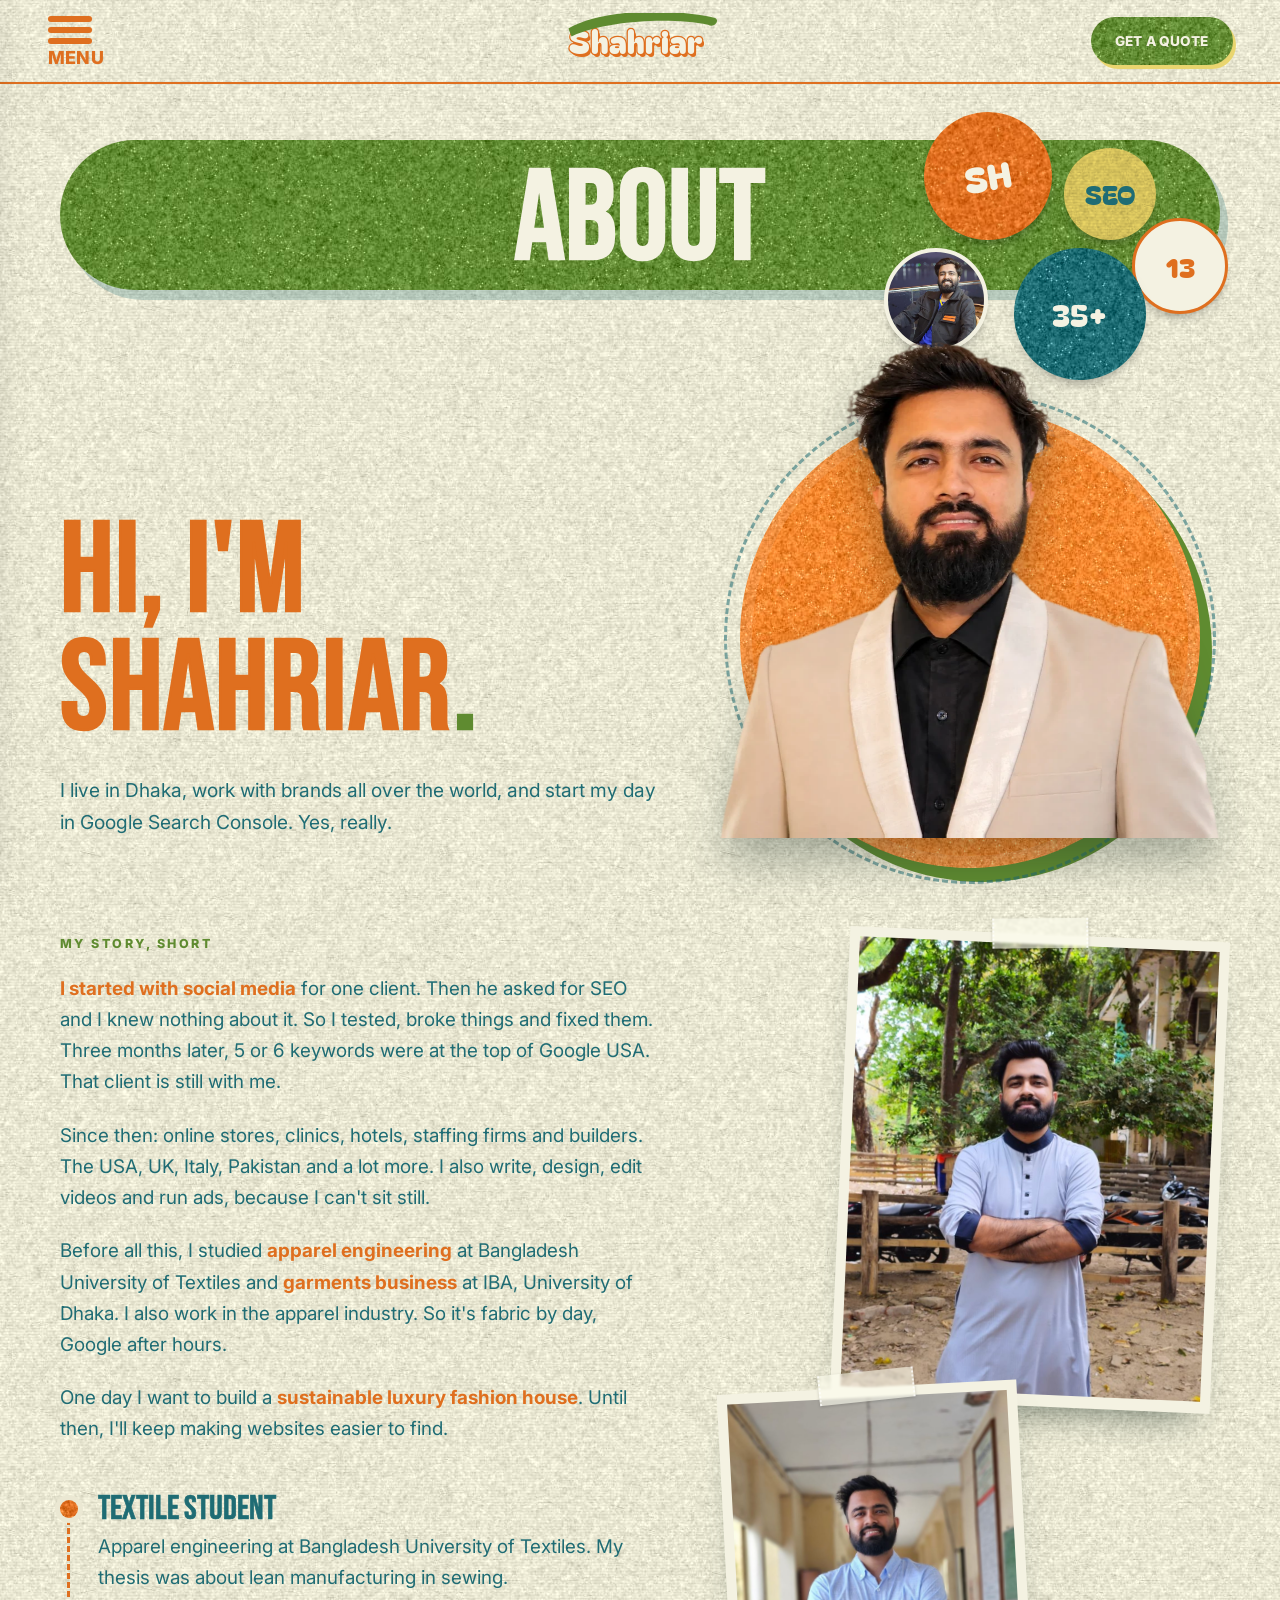
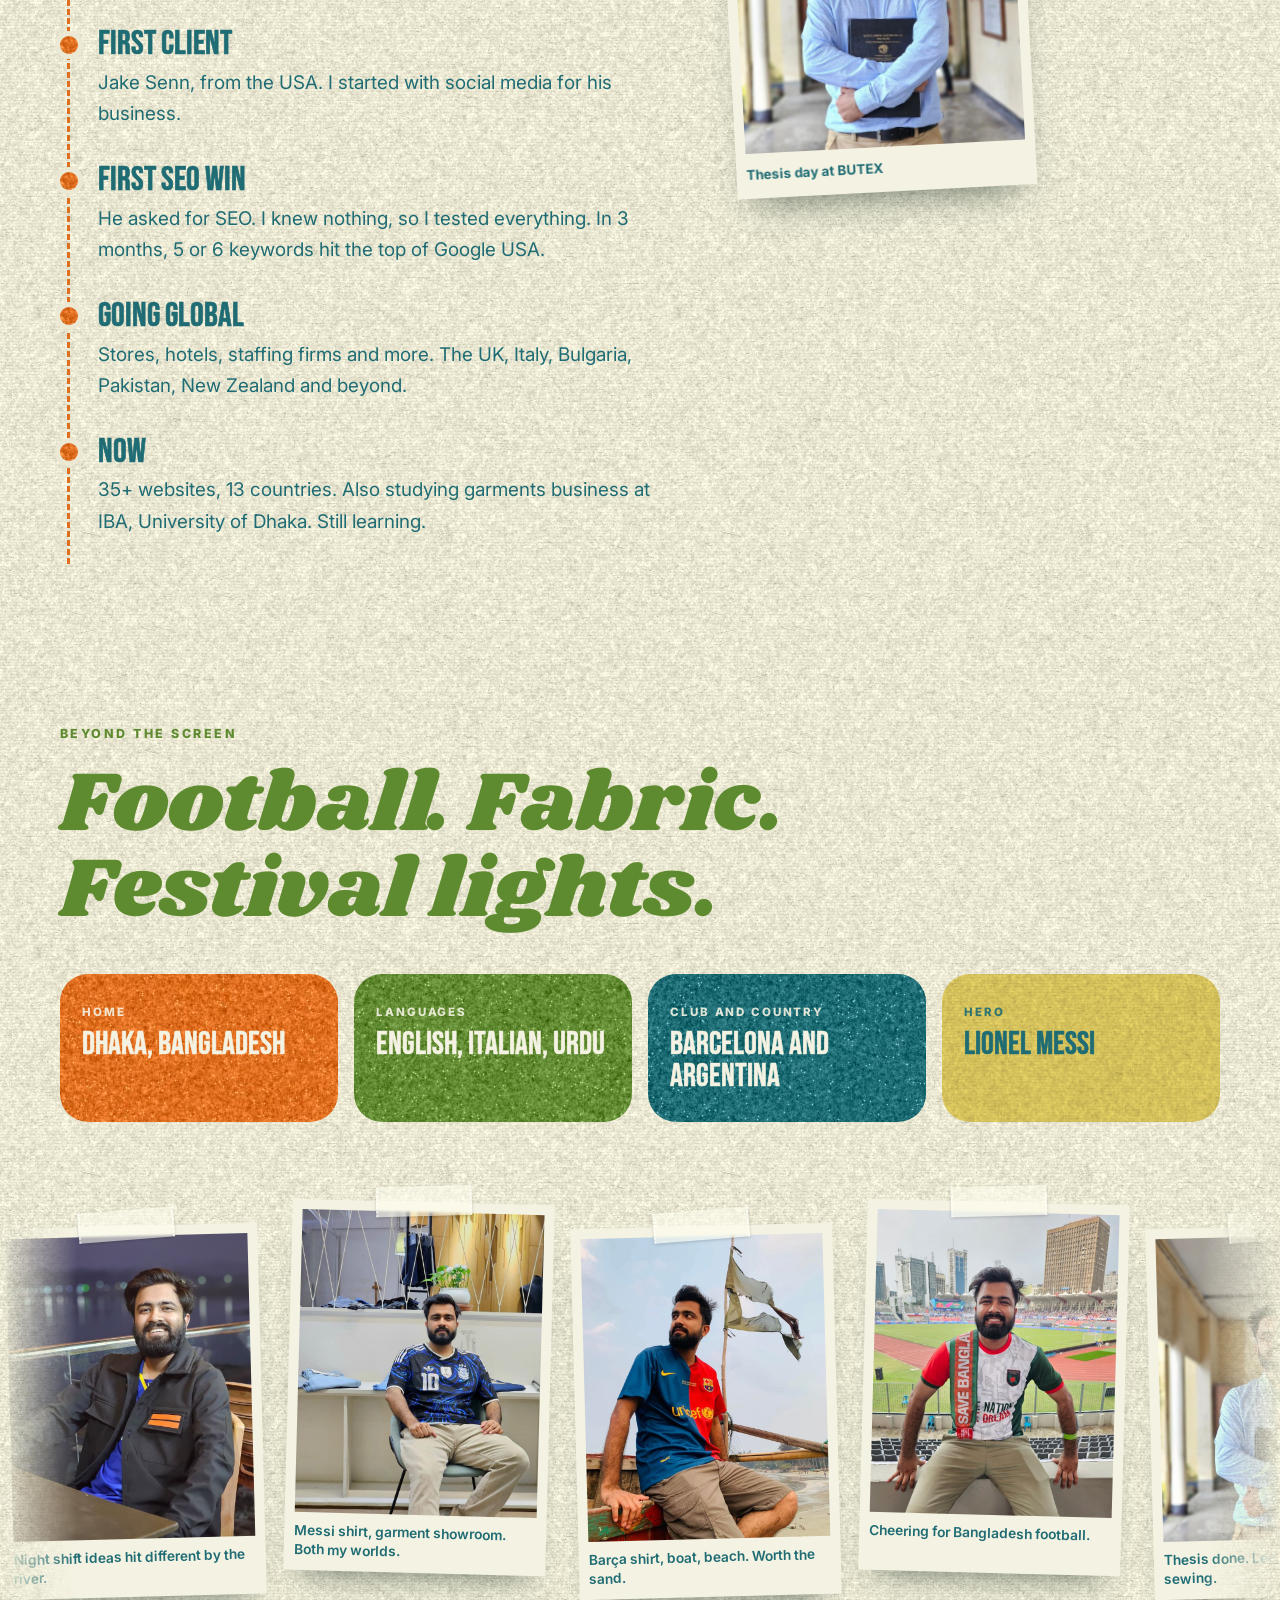
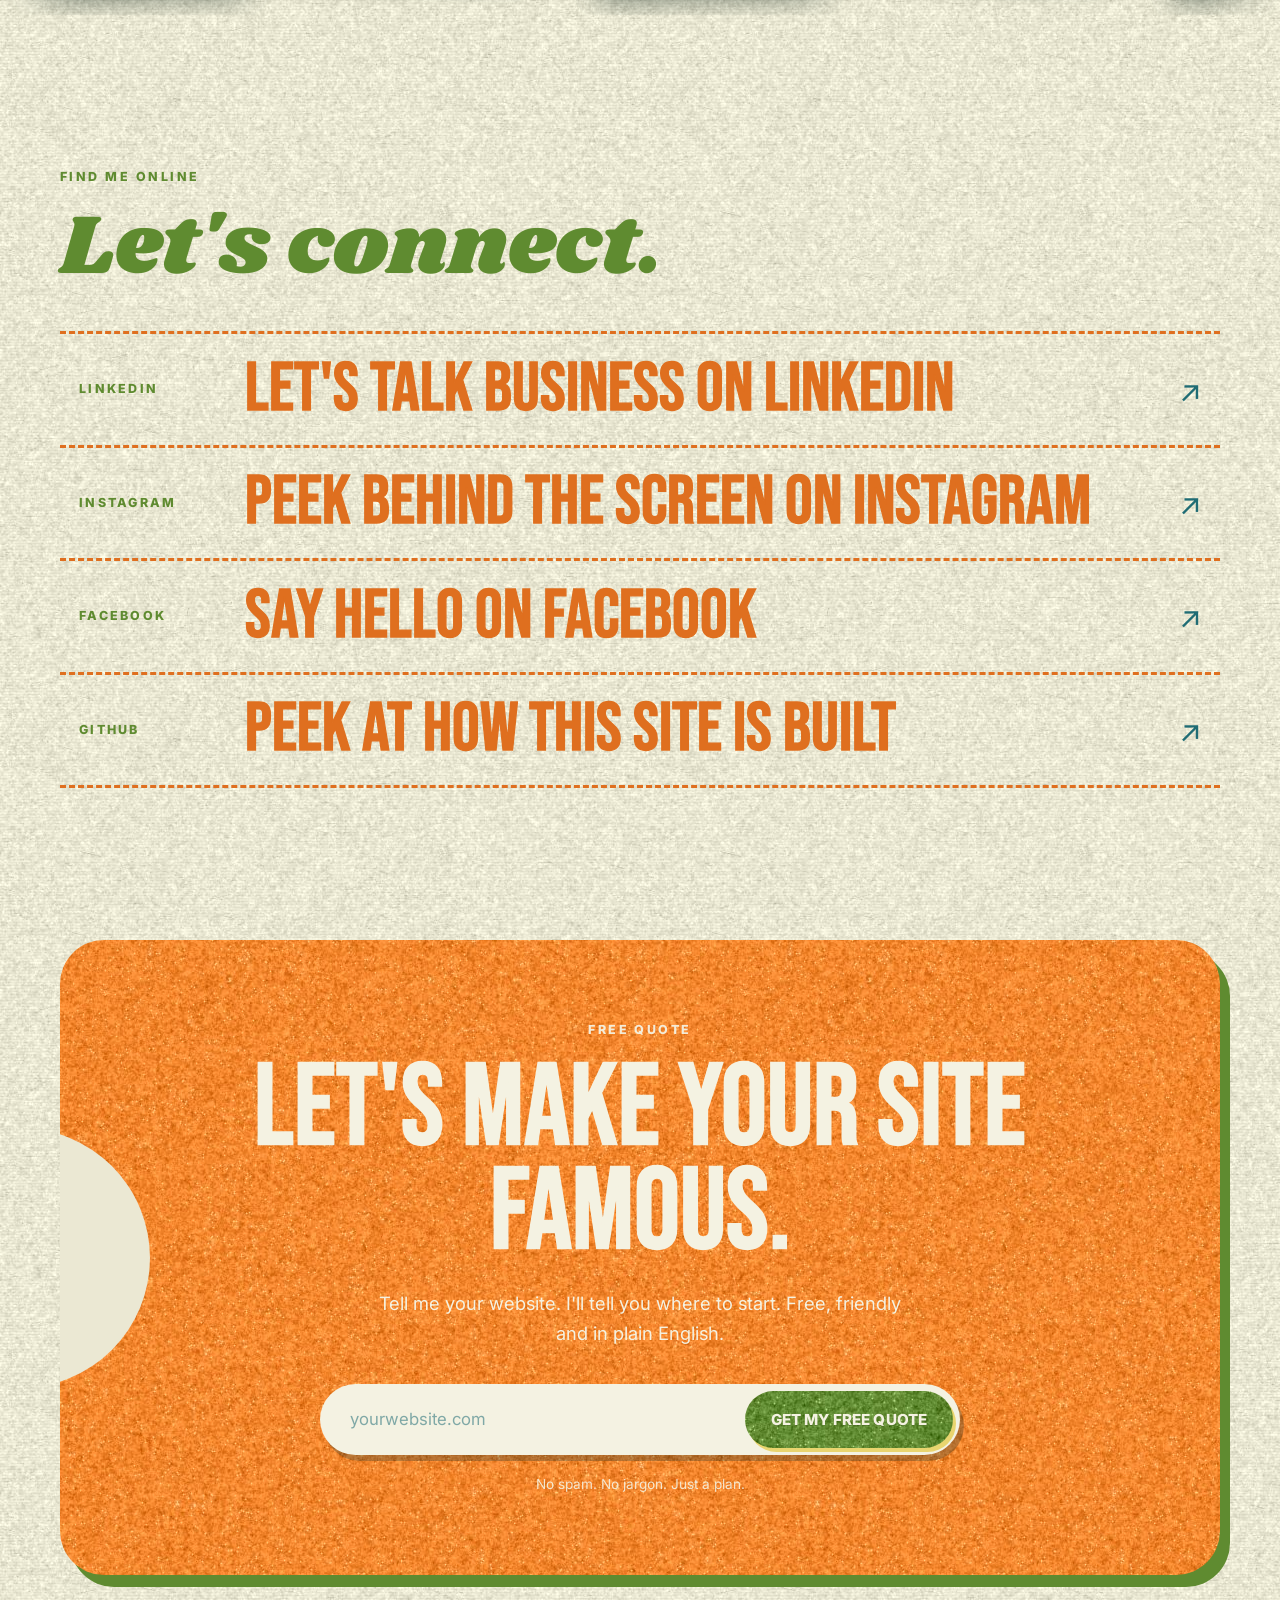
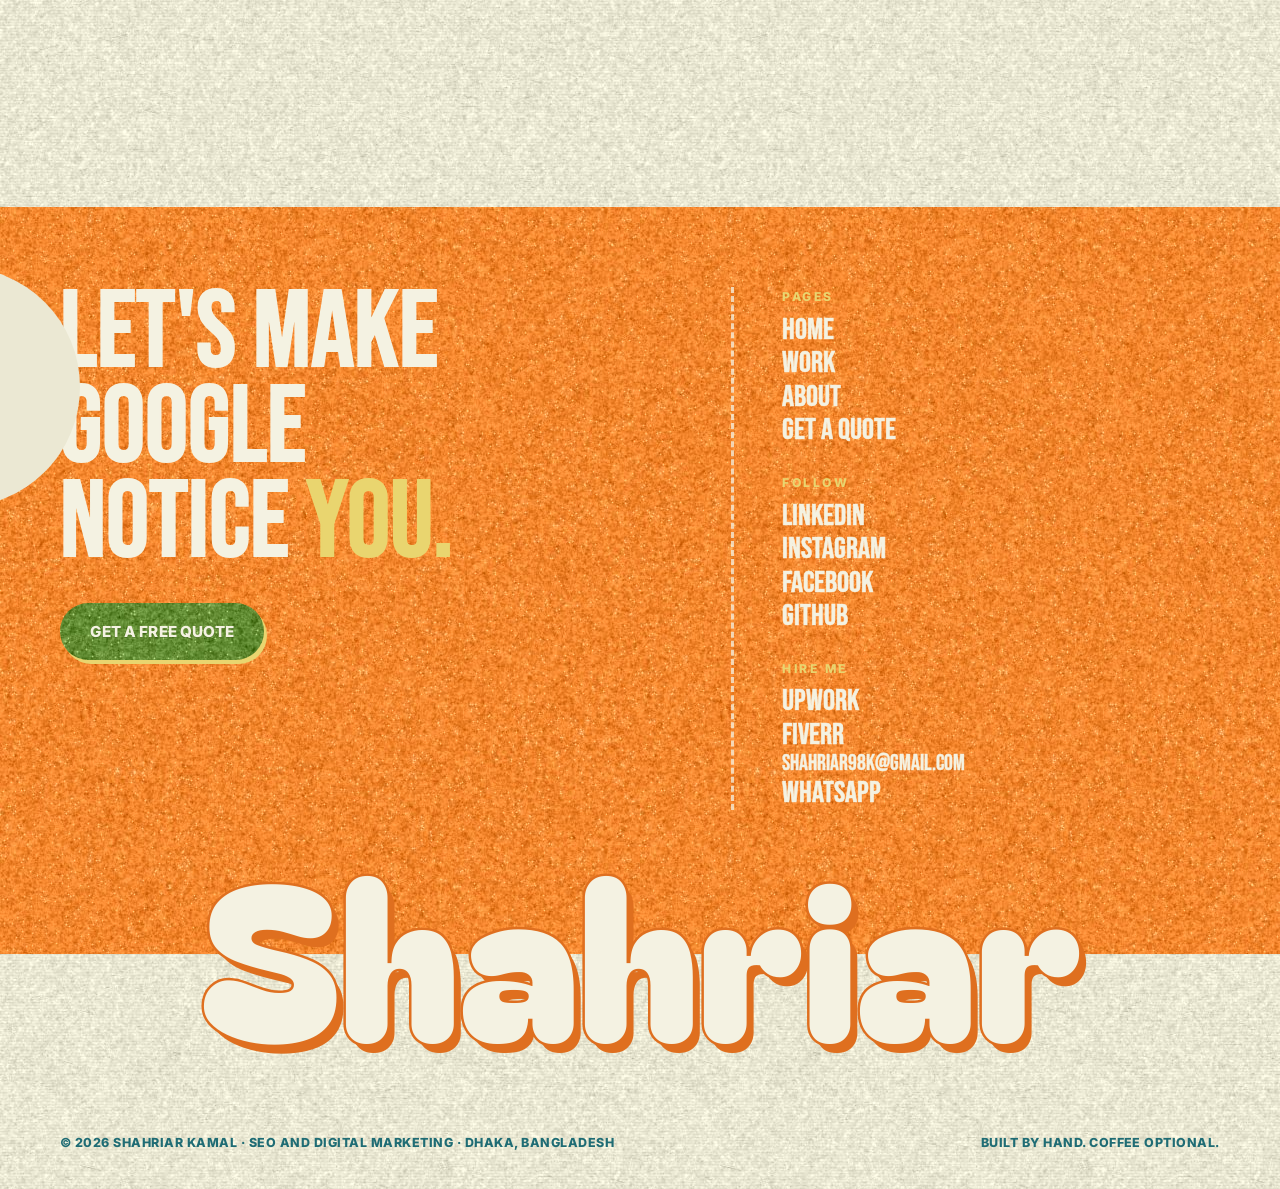
==== commit 95fc0ece: "Black t-shirt photo on Home, blazer photo on About; clean cutout edges" ====
--- a/about/index.html
+++ b/about/index.html
@@ -26,7 +26,7 @@
     <p class="lead fade" style="animation-delay:.5s">I live in Dhaka, work with brands all over the world, and start my day in Google Search Console. Yes, really.</p>
   </div>
   <div class="stage" style="aspect-ratio:1/1"><div class="disc"></div>
-    <img class="cutout" src="/assets/img/about-cutout.webp" alt="Shahriar, smiling, in a black t-shirt" width="900" height="800" style="width:100%">
+    <img class="cutout" src="/assets/img/hero-cutout.webp" alt="Shahriar, smiling with a full beard and a beige blazer" width="900" height="895" style="width:100%">
   </div>
   </div>
 </div></section>
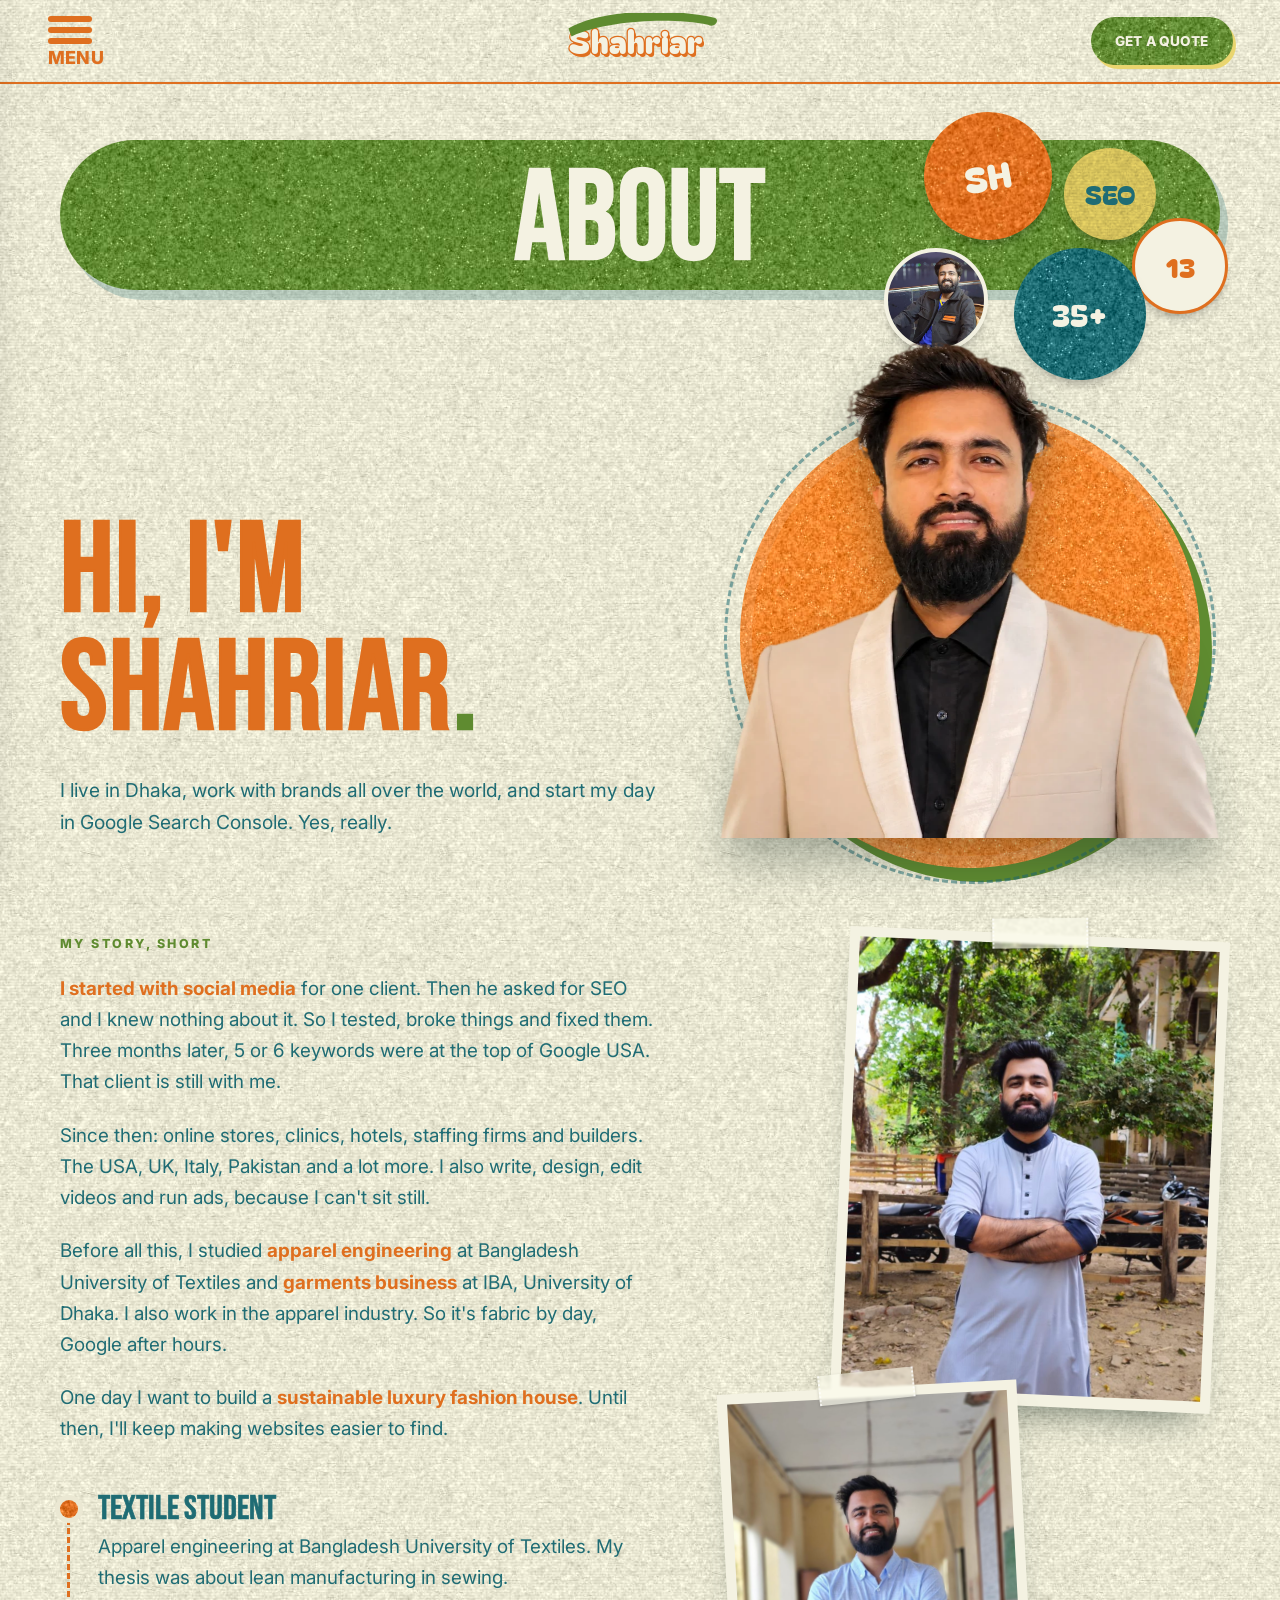
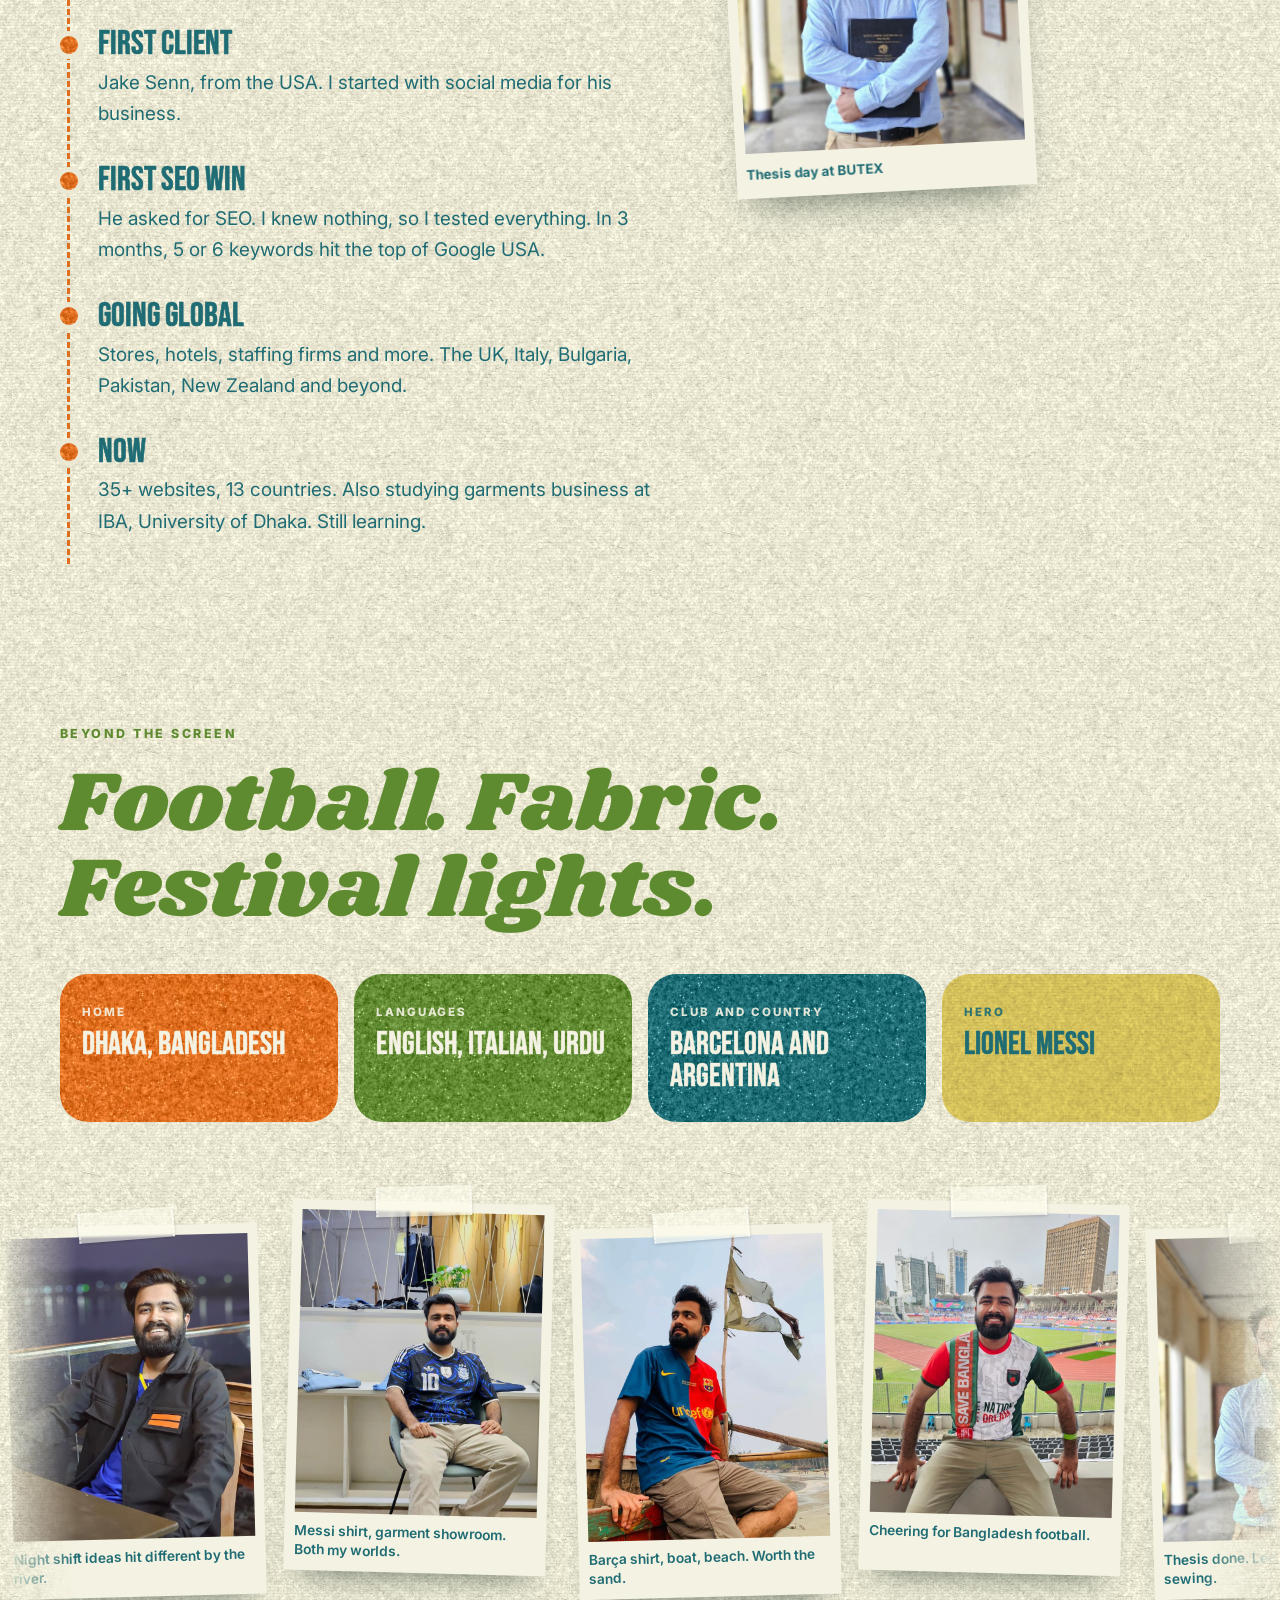
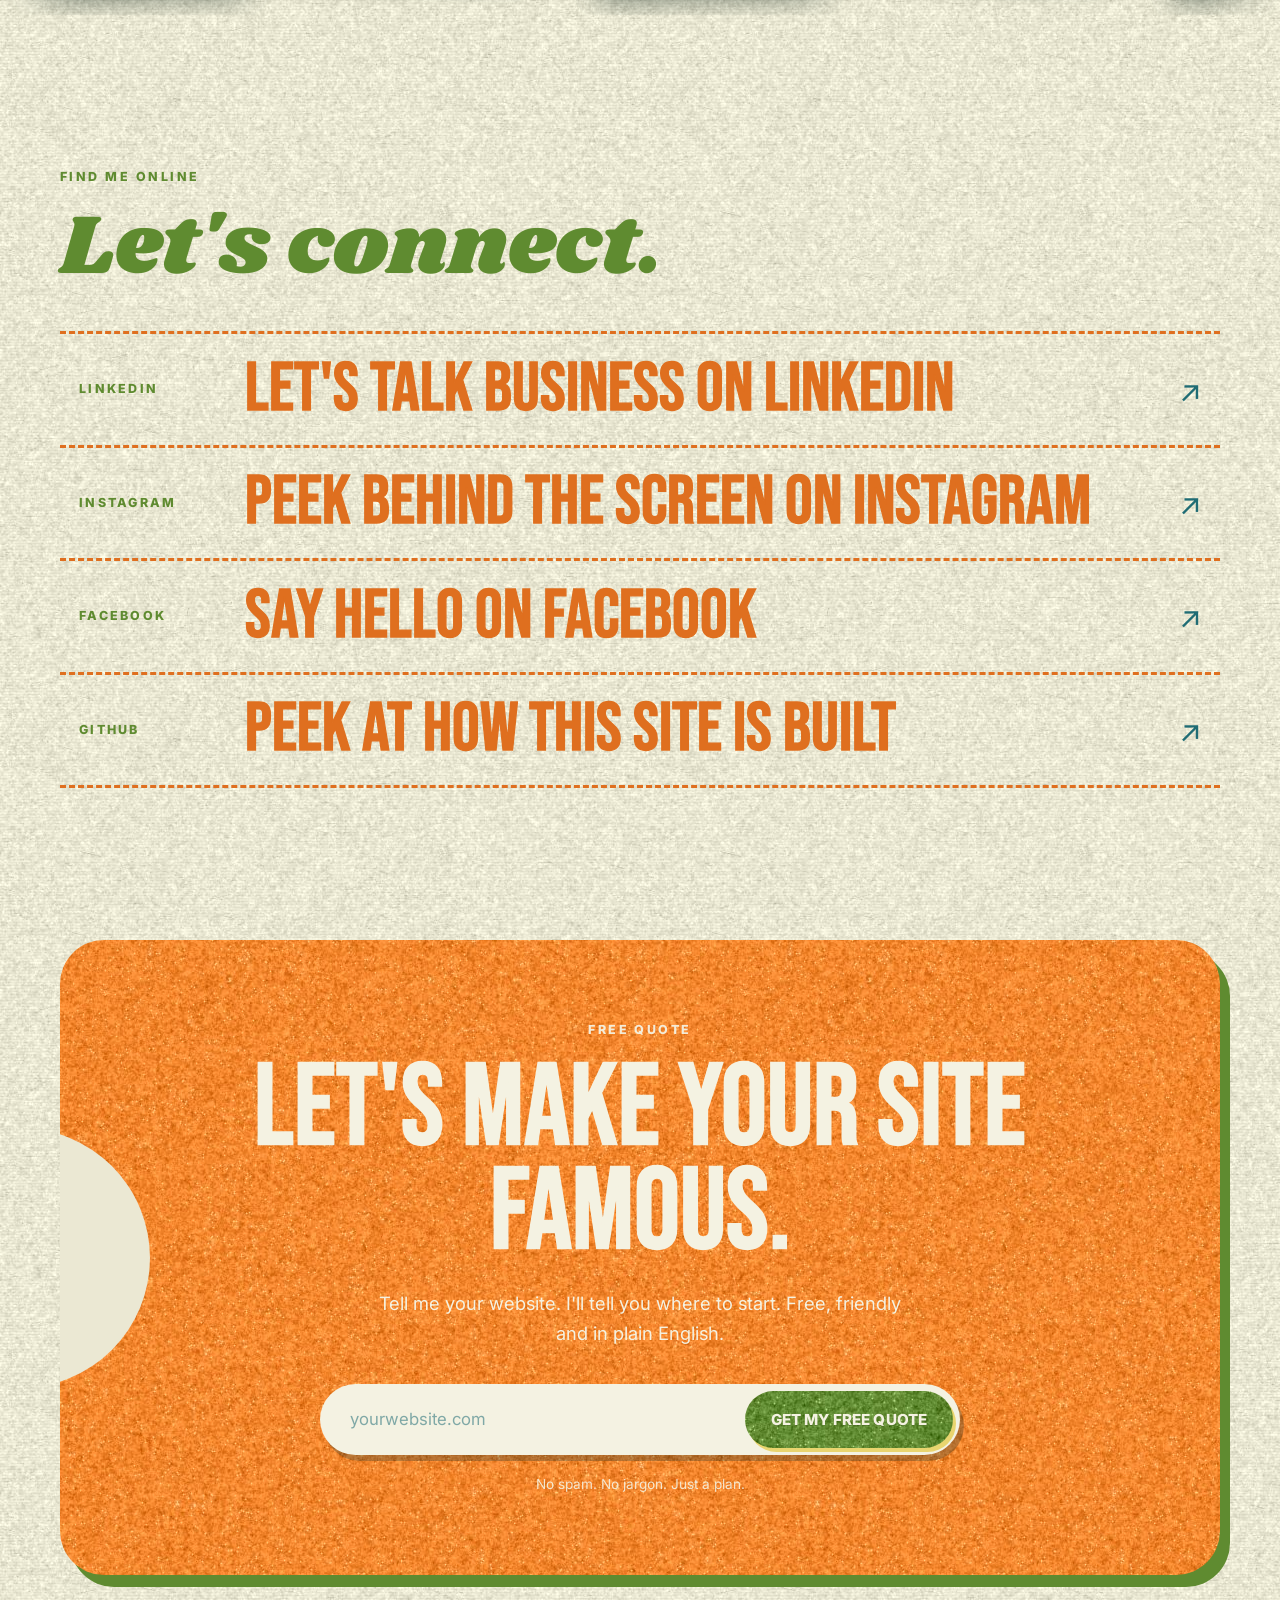
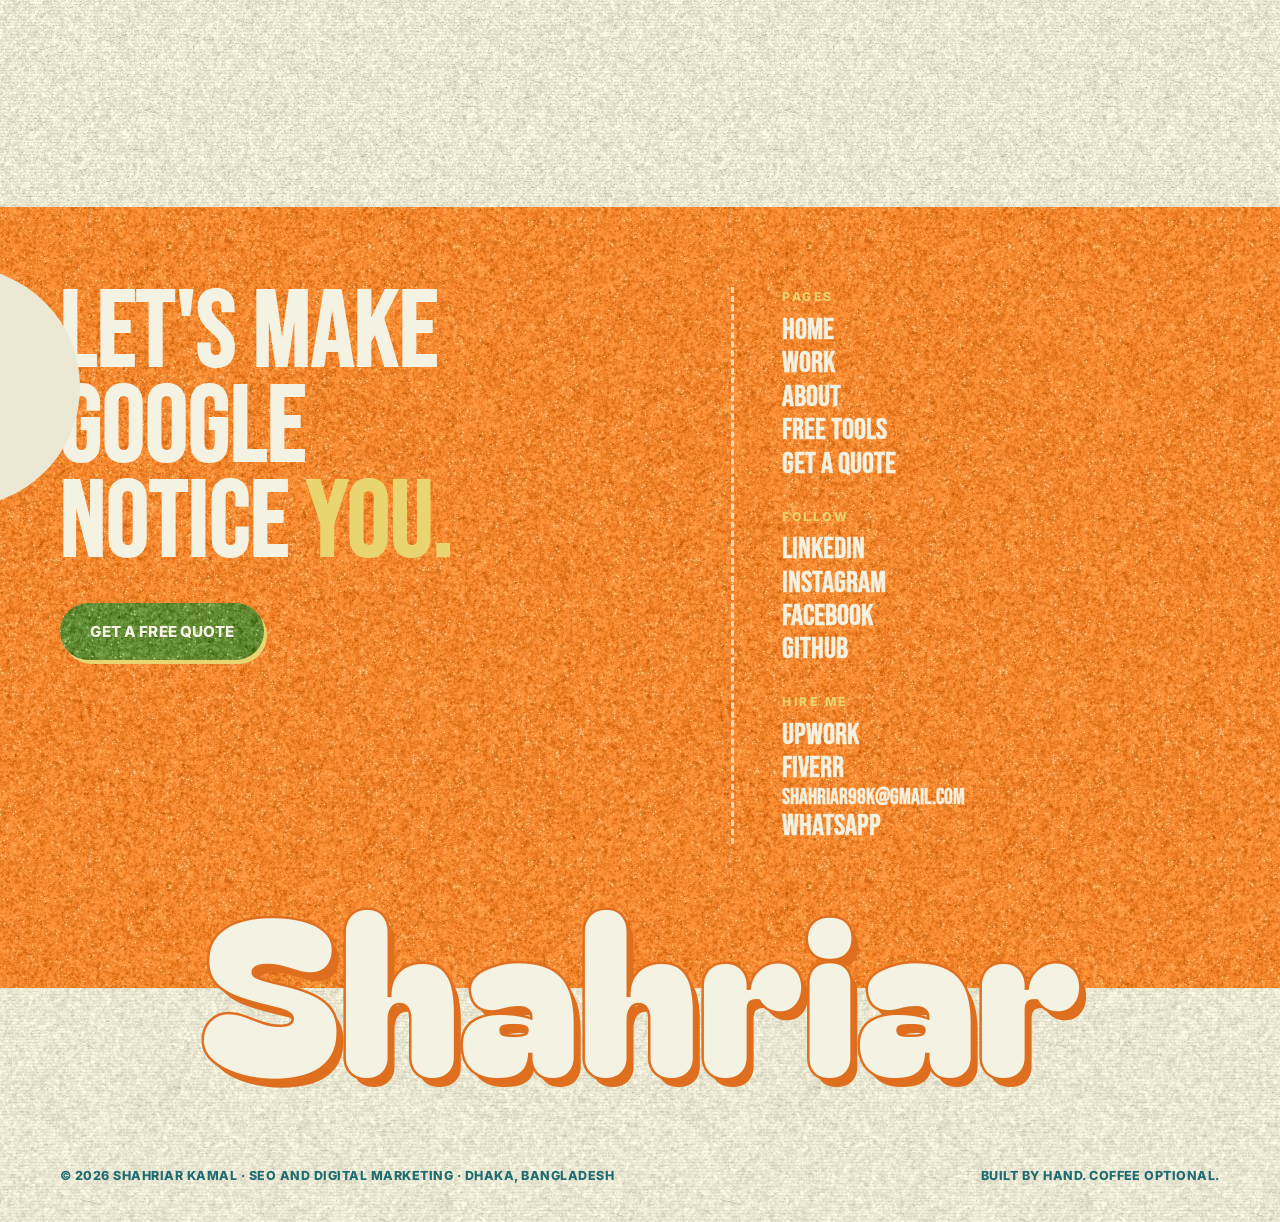
==== commit 0b860d0c: "Add Free tools page, link repos from Home, nav and footer" ====
--- a/about/index.html
+++ b/about/index.html
@@ -15,7 +15,7 @@
 </div></header>
 <div class="scrim"></div>
 <aside class="drawer" aria-label="Menu" aria-hidden="true"><button class="x" aria-label="Close menu">×</button>
-  <nav><a href="/">Home</a><a href="/work/">Work</a><a href="/about/">About</a><a href="/contact/">Contact</a><a href="/contact/">Free quote</a></nav>
+  <nav><a href="/">Home</a><a href="/work/">Work</a><a href="/about/">About</a><a href="/tools/">Free tools</a><a href="/contact/">Contact</a><a href="/contact/">Free quote</a></nav>
   <div class="soc"><a href="https://www.linkedin.com/in/hm-shahriar-kamal" target="_blank" rel="noopener me" aria-label="LinkedIn"><svg viewBox="0 0 24 24" aria-hidden="true"><path d="M4.98 3.5a2.5 2.5 0 1 1 0 5 2.5 2.5 0 0 1 0-5zM3 9.75h4V21H3V9.75zm7 0h3.8v1.54h.06c.53-.95 1.84-1.95 3.78-1.95 4.04 0 4.78 2.55 4.78 5.87V21h-4v-5.1c0-1.22-.02-2.78-1.74-2.78-1.74 0-2 1.33-2 2.69V21h-4V9.75z"/></svg></a><a href="https://www.instagram.com/shahriar_98k" target="_blank" rel="noopener me" aria-label="Instagram"><svg viewBox="0 0 24 24" aria-hidden="true"><path fill-rule="evenodd" d="M7.5 2h9A5.5 5.5 0 0 1 22 7.5v9a5.5 5.5 0 0 1-5.5 5.5h-9A5.5 5.5 0 0 1 2 16.5v-9A5.5 5.5 0 0 1 7.5 2zm0 2A3.5 3.5 0 0 0 4 7.5v9A3.5 3.5 0 0 0 7.5 20h9a3.5 3.5 0 0 0 3.5-3.5v-9A3.5 3.5 0 0 0 16.5 4h-9zM12 7a5 5 0 1 1 0 10 5 5 0 0 1 0-10zm0 2a3 3 0 1 0 0 6 3 3 0 0 0 0-6zm5.2-3.2a1.2 1.2 0 1 1 0 2.4 1.2 1.2 0 0 1 0-2.4z"/></svg></a><a href="https://www.facebook.com/98kshahriar" target="_blank" rel="noopener me" aria-label="Facebook"><svg viewBox="0 0 24 24" aria-hidden="true"><path d="M22 12a10 10 0 1 0-11.56 9.88v-6.99H7.9V12h2.54V9.8c0-2.5 1.49-3.89 3.78-3.89 1.09 0 2.24.2 2.24.2v2.46h-1.26c-1.24 0-1.63.77-1.63 1.56V12h2.78l-.44 2.89h-2.34v6.99A10 10 0 0 0 22 12z"/></svg></a></div>
 </aside><main id="main">
 <section class="phero"><div class="wrap">
@@ -74,7 +74,7 @@
   <div class="fo"><div class="wrap fgrid">
     <div class="fl"><div class="big">Let's make Google<br>notice <a href="/contact/">you.</a></div><a class="btn gold" href="/contact/">Get a free quote</a></div>
     <div class="fr">
-      <div><h5>Pages</h5><a href="/">Home</a><a href="/work/">Work</a><a href="/about/">About</a><a href="/contact/">Get a quote</a></div>
+      <div><h5>Pages</h5><a href="/">Home</a><a href="/work/">Work</a><a href="/about/">About</a><a href="/tools/">Free tools</a><a href="/contact/">Get a quote</a></div>
       <div><h5>Follow</h5><a href="https://www.linkedin.com/in/hm-shahriar-kamal" target="_blank" rel="noopener me">LinkedIn</a><a href="https://www.instagram.com/shahriar_98k" target="_blank" rel="noopener me">Instagram</a><a href="https://www.facebook.com/98kshahriar" target="_blank" rel="noopener me">Facebook</a><a href="https://github.com/shahriar98k" target="_blank" rel="noopener me">GitHub</a></div>
       <div><h5>Hire me</h5><a href="https://www.upwork.com/freelancers/~016898508618a9bd90" target="_blank" rel="noopener">Upwork</a><a href="https://www.fiverr.com/sellers/hakimshahriar98" target="_blank" rel="noopener">Fiverr</a><a href="mailto:shahriar98k@gmail.com" style="font-size:1.4rem">shahriar98k@gmail.com</a><a href="https://wa.me/8801851216669" target="_blank" rel="noopener">WhatsApp</a></div>
     </div>
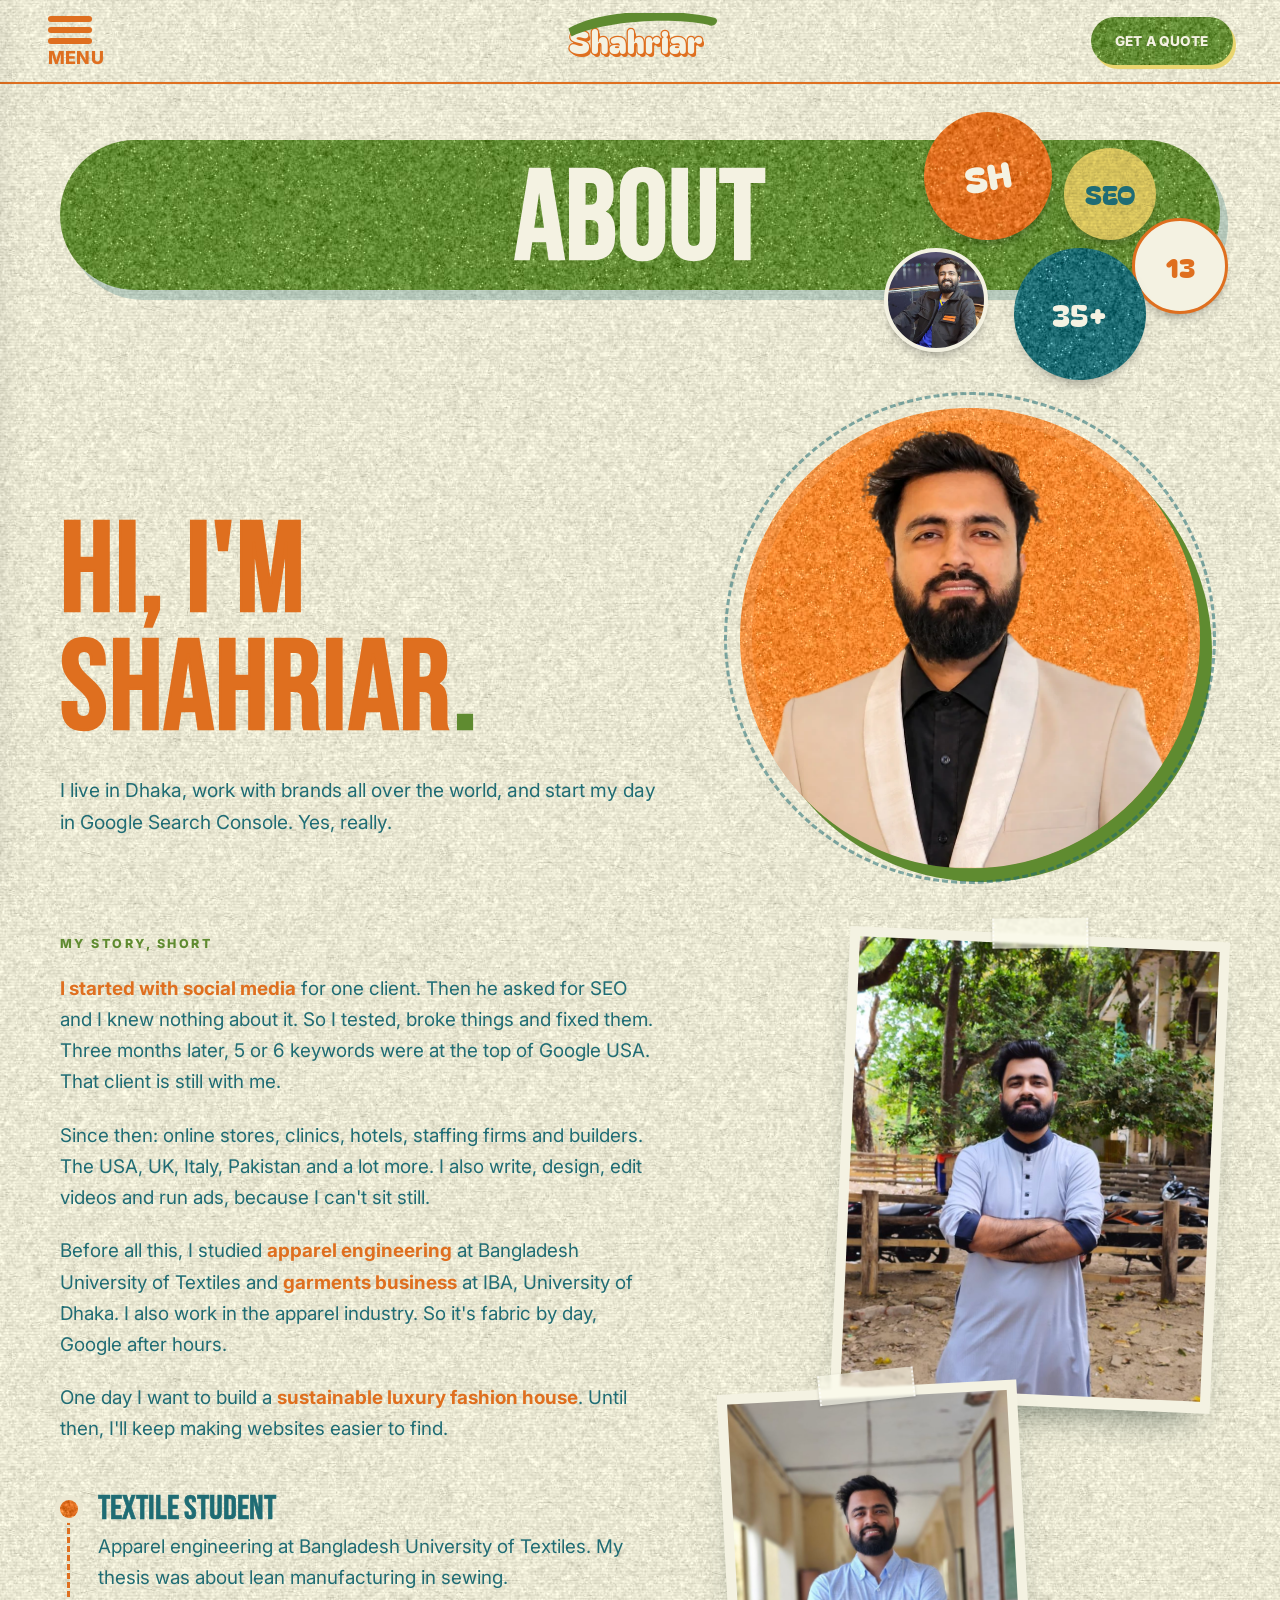
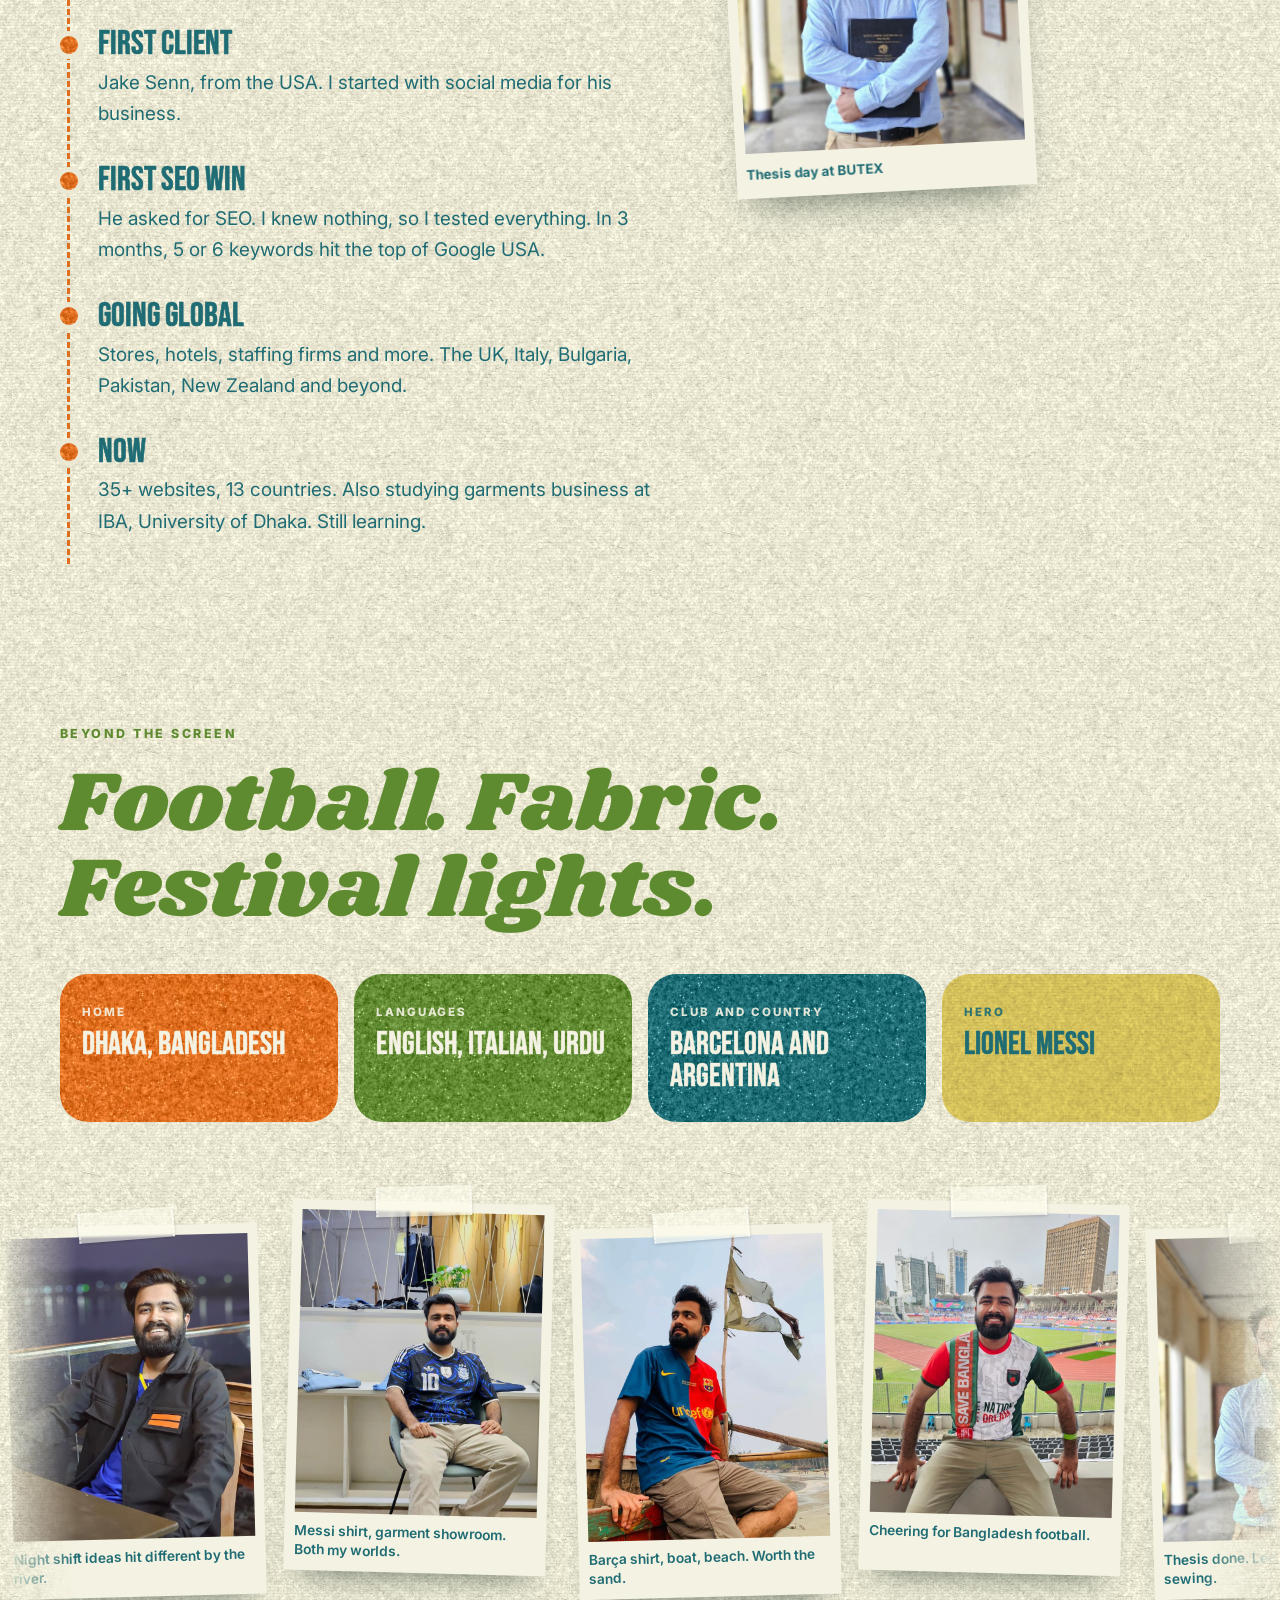
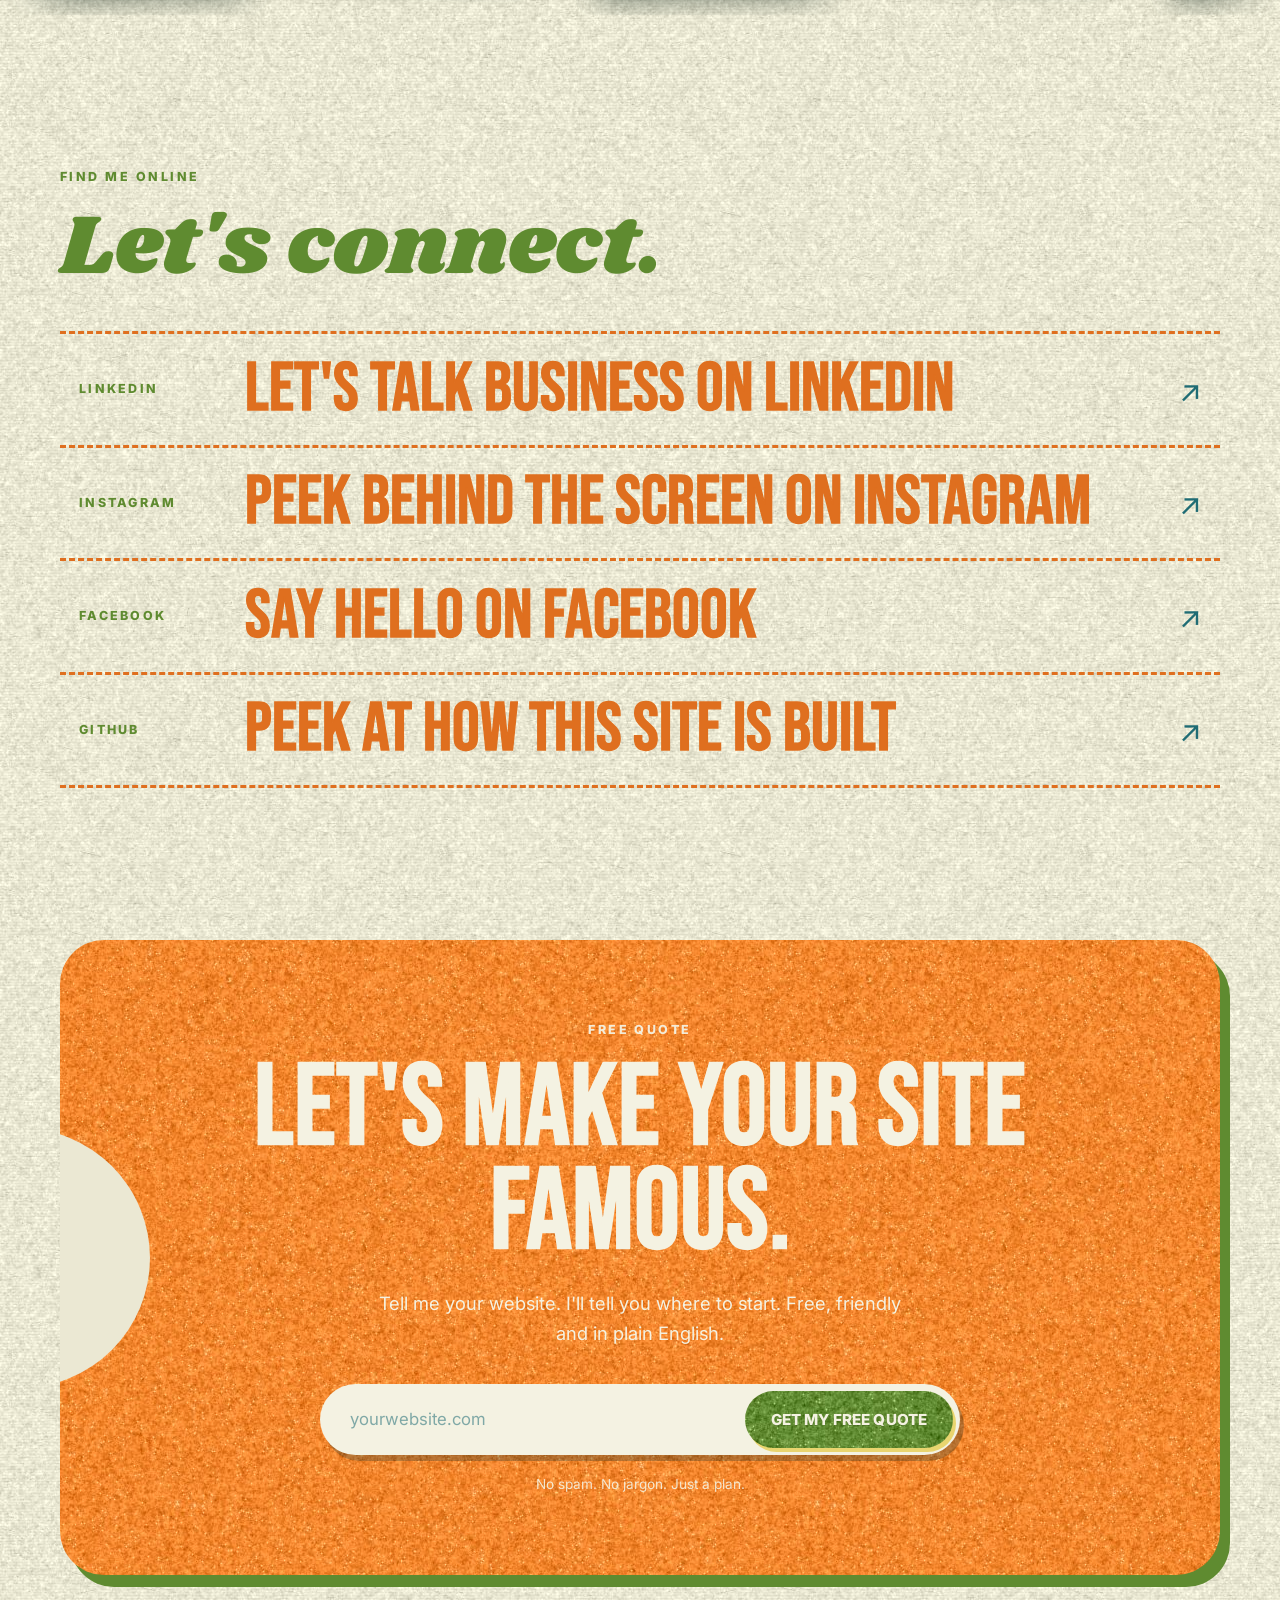
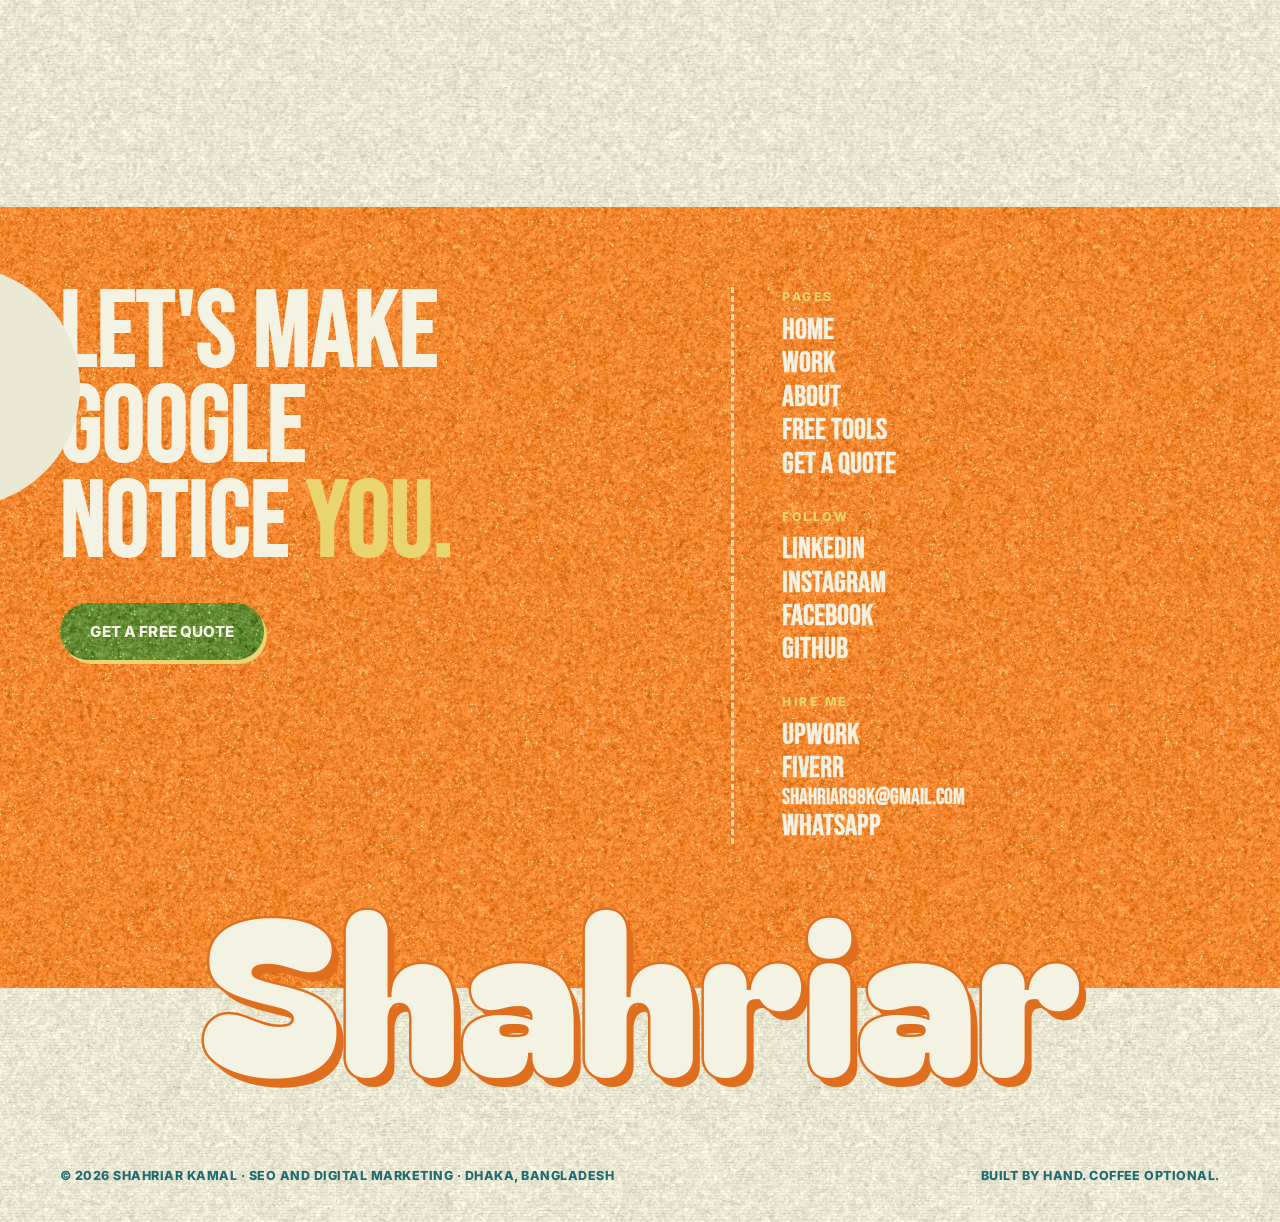
==== commit 69edb3e3: "Keep hero portraits inside the circle on Home and About; clean hair edges" ====
--- a/about/index.html
+++ b/about/index.html
@@ -26,7 +26,7 @@
     <p class="lead fade" style="animation-delay:.5s">I live in Dhaka, work with brands all over the world, and start my day in Google Search Console. Yes, really.</p>
   </div>
   <div class="stage" style="aspect-ratio:1/1"><div class="disc"></div>
-    <img class="cutout" src="/assets/img/hero-cutout.webp" alt="Shahriar, smiling with a full beard and a beige blazer" width="900" height="895" style="width:100%">
+    <div class="clip"><img class="cutout" style="width:96%" src="/assets/img/hero-cutout.webp" alt="Shahriar, smiling with a full beard and a beige blazer" width="900" height="895"></div>
   </div>
   </div>
 </div></section>
--- a/assets/css/site.css
+++ b/assets/css/site.css
@@ -428,3 +428,5 @@
 /* big logo straddles the orange and cream bands */
 .biglogo{margin-top:0;transform:translateY(-44%);margin-bottom:-.36em;z-index:2}
 .fc{padding-top:0}
+
+.clip{position:absolute;left:4%;right:4%;top:14%;aspect-ratio:1/1;z-index:2;clip-path:inset(-200% 0 0 0 round 0 0 9999px 9999px)}.clip .cutout{width:112%;filter:none}
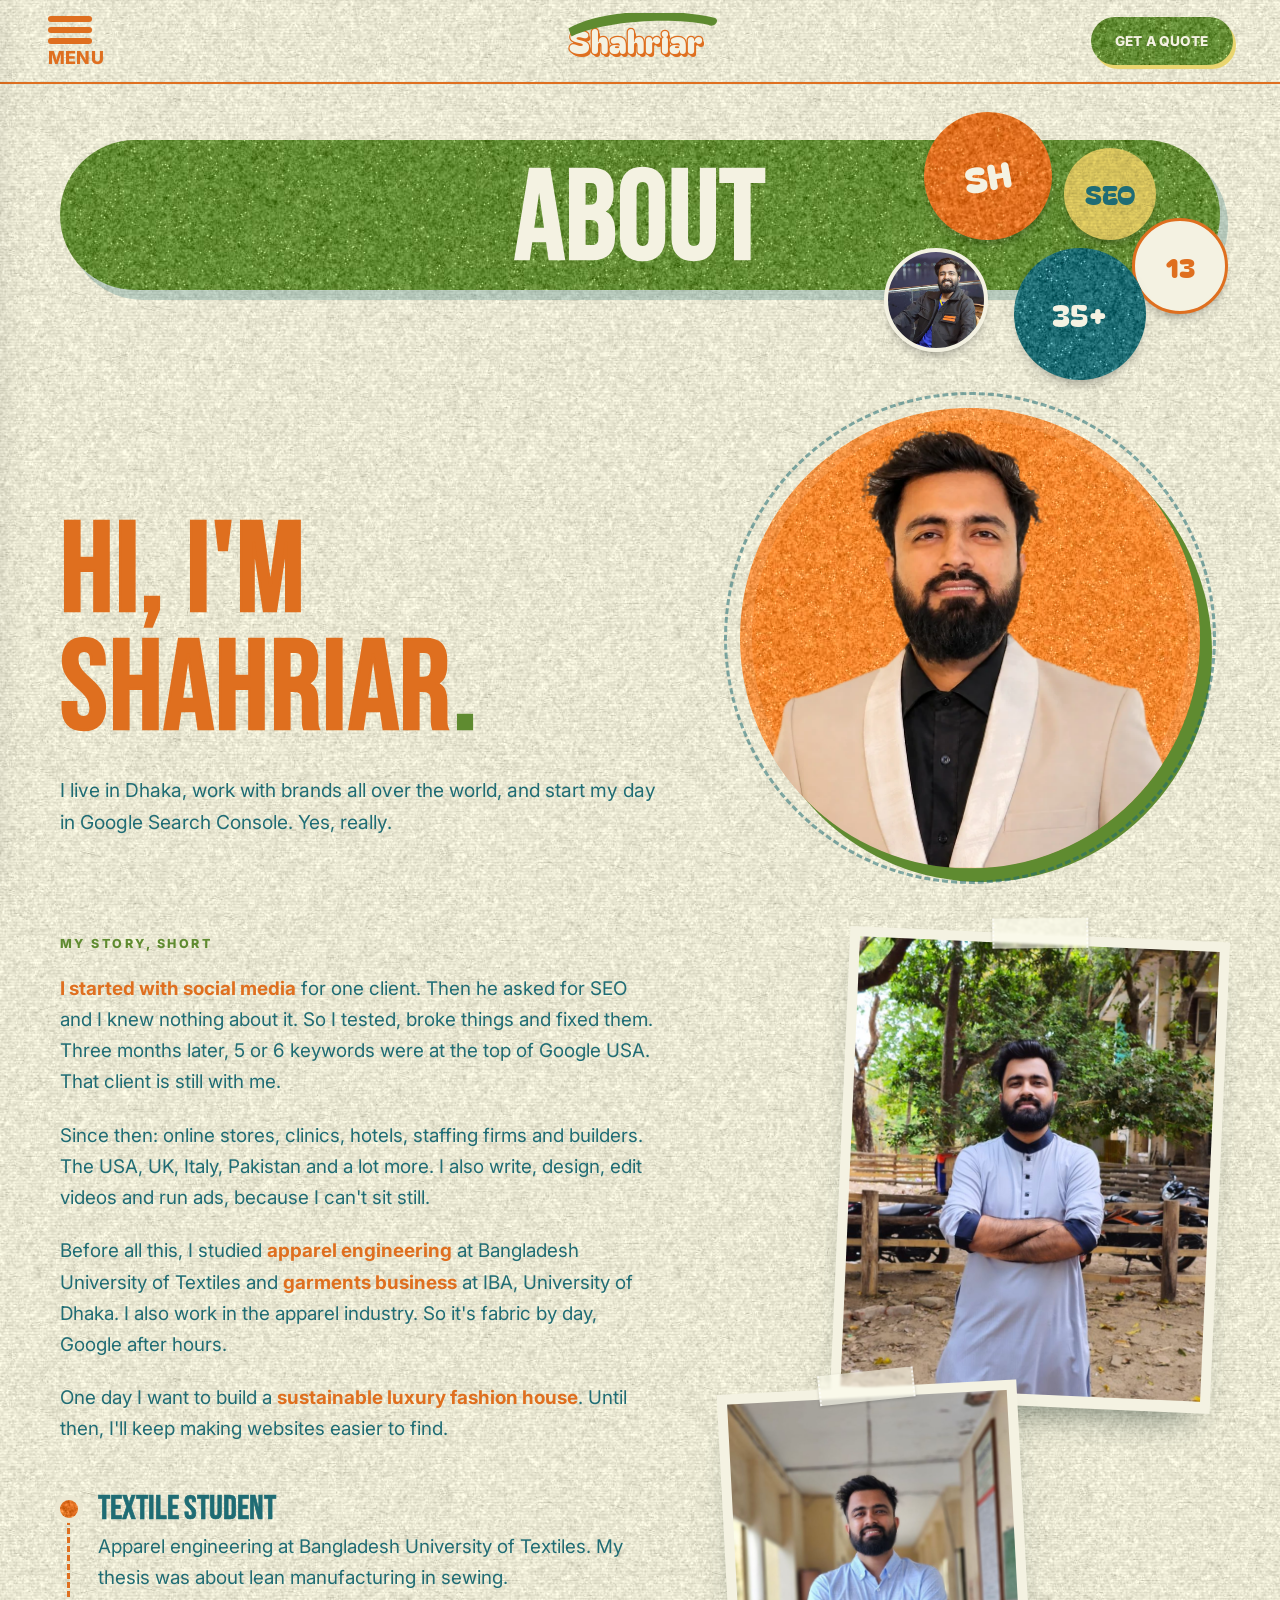
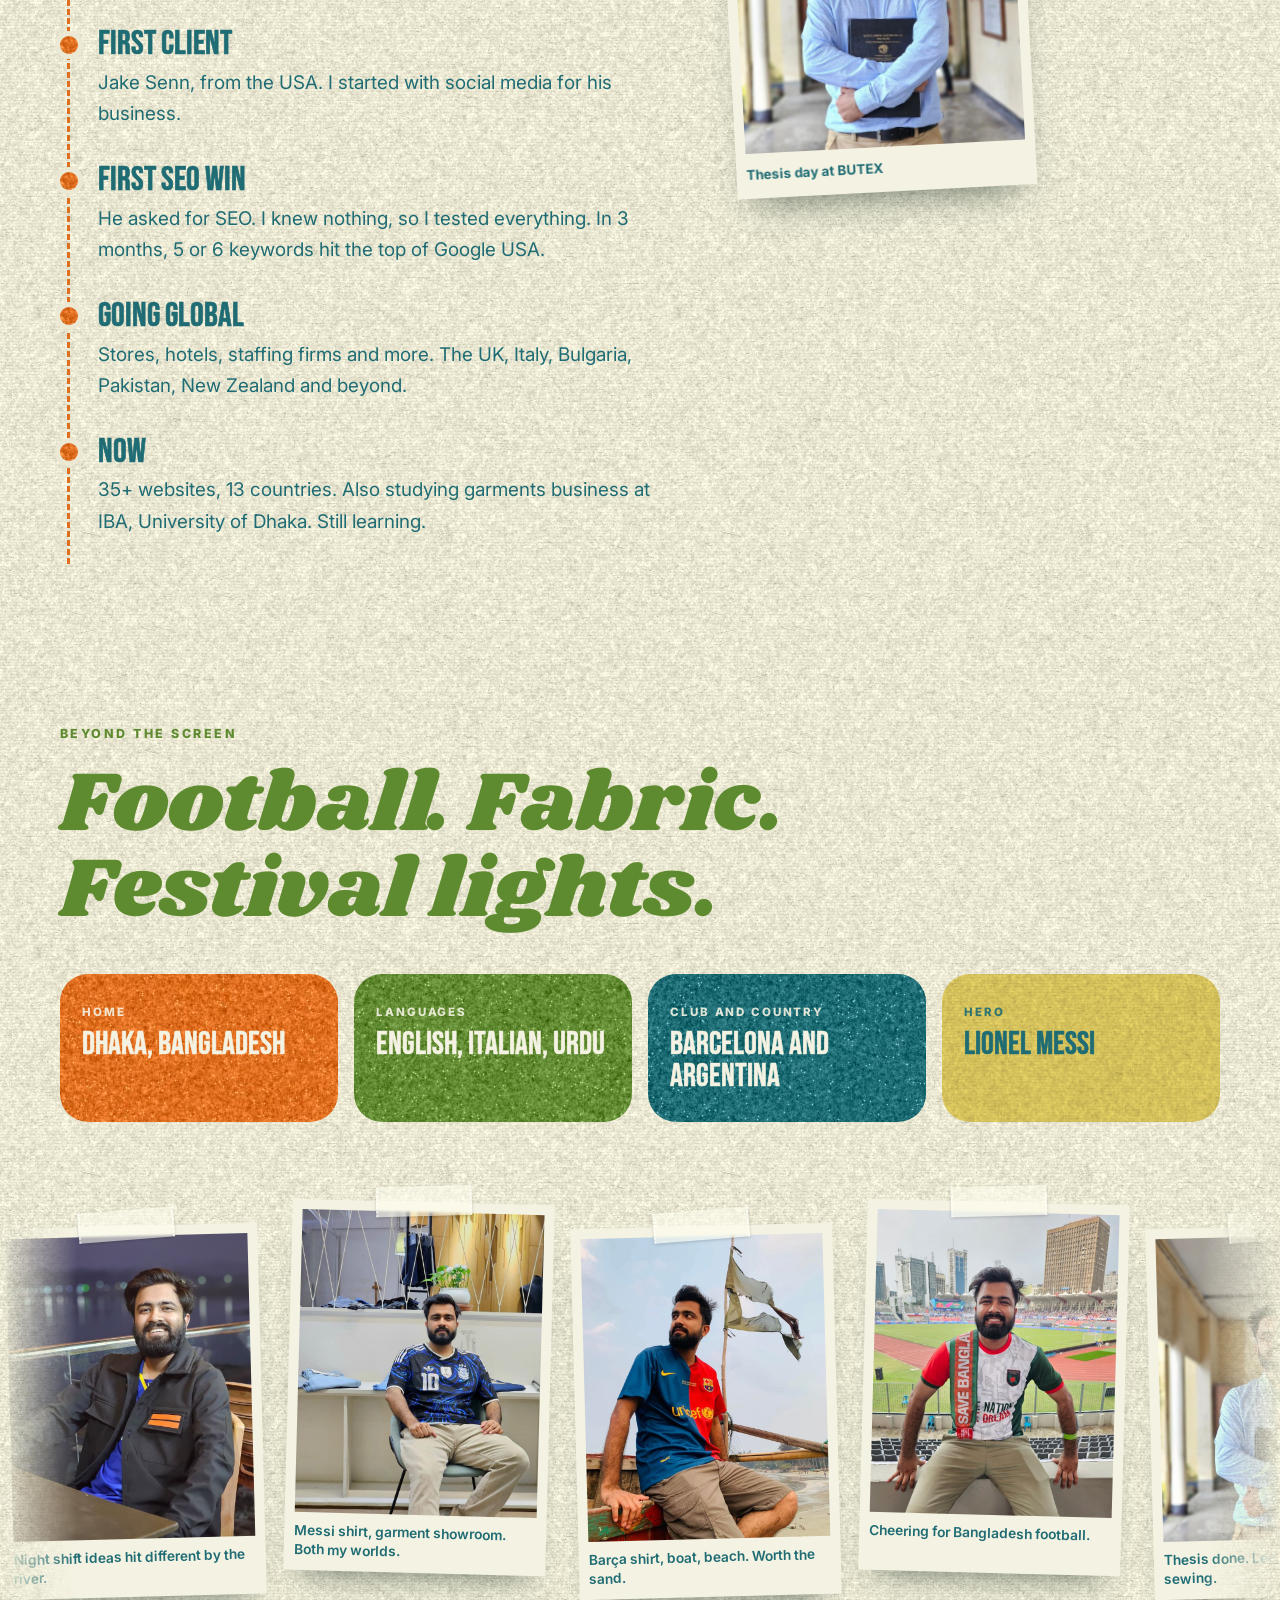
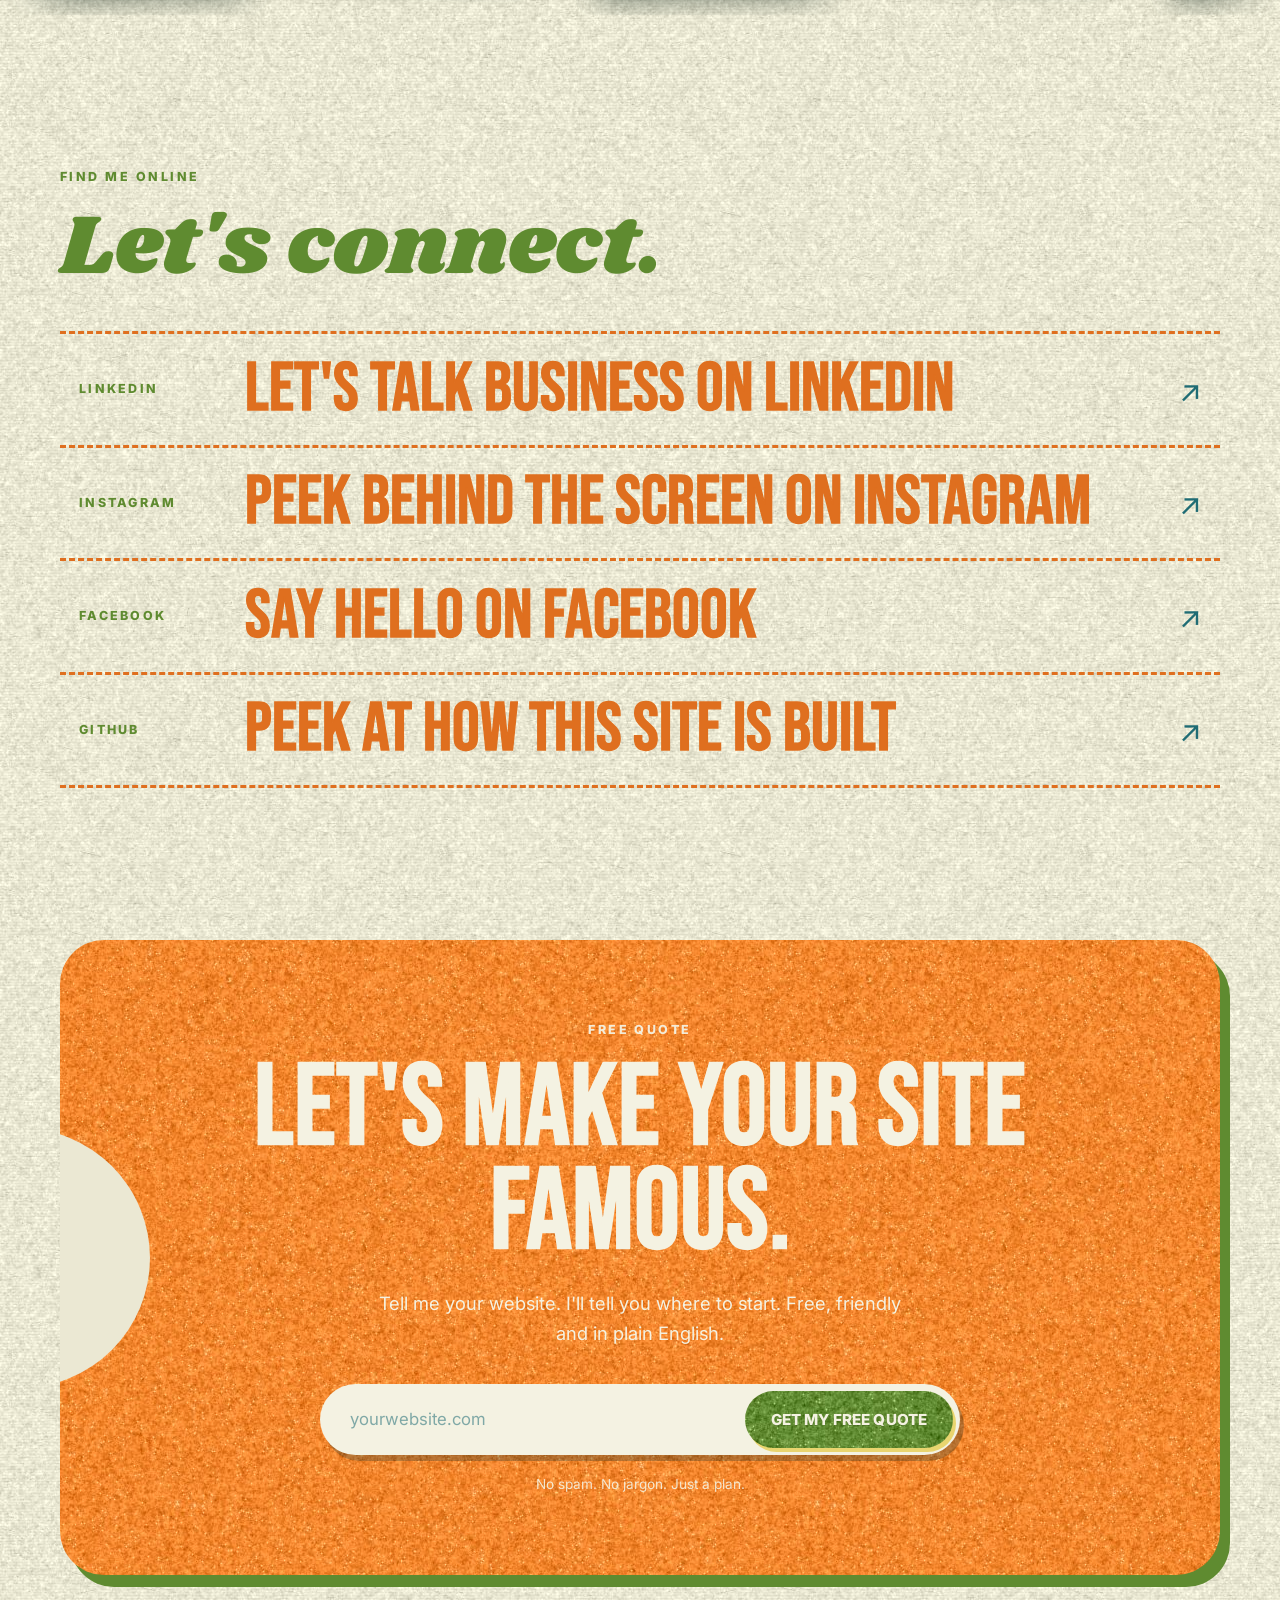
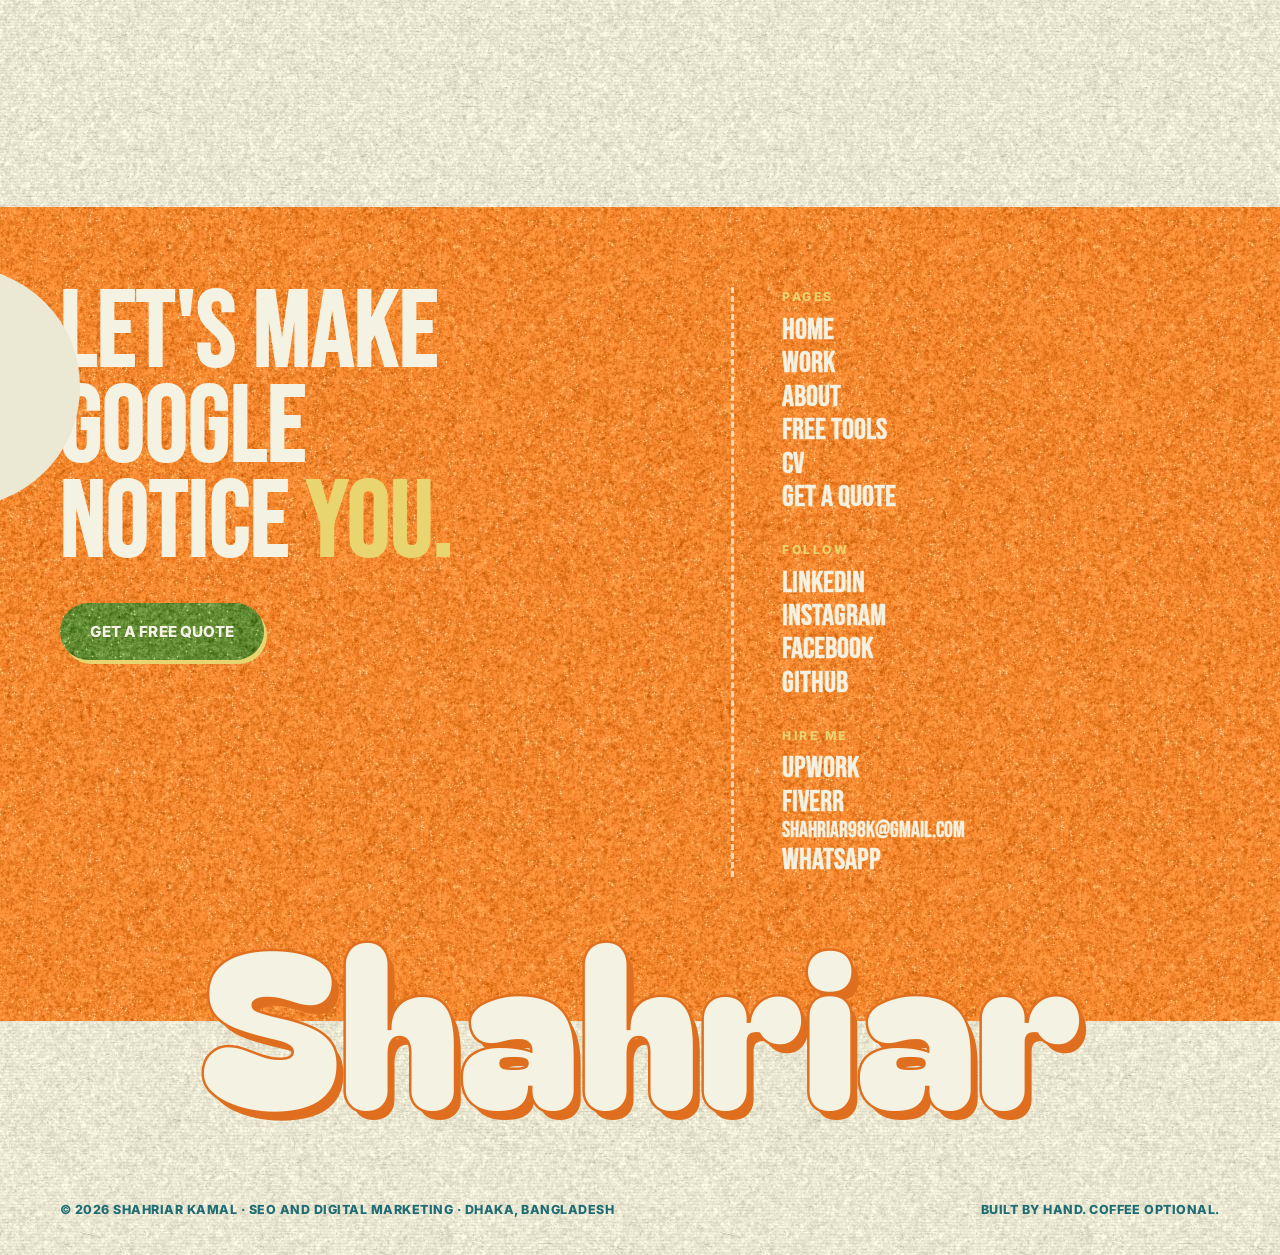
==== commit 9625b38c: "Add CV page with link in menu and footer" ====
--- a/about/index.html
+++ b/about/index.html
@@ -15,7 +15,7 @@
 </div></header>
 <div class="scrim"></div>
 <aside class="drawer" aria-label="Menu" aria-hidden="true"><button class="x" aria-label="Close menu">×</button>
-  <nav><a href="/">Home</a><a href="/work/">Work</a><a href="/about/">About</a><a href="/tools/">Free tools</a><a href="/contact/">Contact</a><a href="/contact/">Free quote</a></nav>
+  <nav><a href="/">Home</a><a href="/work/">Work</a><a href="/about/">About</a><a href="/tools/">Free tools</a><a href="/cv/">CV</a><a href="/contact/">Contact</a><a href="/contact/">Free quote</a></nav>
   <div class="soc"><a href="https://www.linkedin.com/in/hm-shahriar-kamal" target="_blank" rel="noopener me" aria-label="LinkedIn"><svg viewBox="0 0 24 24" aria-hidden="true"><path d="M4.98 3.5a2.5 2.5 0 1 1 0 5 2.5 2.5 0 0 1 0-5zM3 9.75h4V21H3V9.75zm7 0h3.8v1.54h.06c.53-.95 1.84-1.95 3.78-1.95 4.04 0 4.78 2.55 4.78 5.87V21h-4v-5.1c0-1.22-.02-2.78-1.74-2.78-1.74 0-2 1.33-2 2.69V21h-4V9.75z"/></svg></a><a href="https://www.instagram.com/shahriar_98k" target="_blank" rel="noopener me" aria-label="Instagram"><svg viewBox="0 0 24 24" aria-hidden="true"><path fill-rule="evenodd" d="M7.5 2h9A5.5 5.5 0 0 1 22 7.5v9a5.5 5.5 0 0 1-5.5 5.5h-9A5.5 5.5 0 0 1 2 16.5v-9A5.5 5.5 0 0 1 7.5 2zm0 2A3.5 3.5 0 0 0 4 7.5v9A3.5 3.5 0 0 0 7.5 20h9a3.5 3.5 0 0 0 3.5-3.5v-9A3.5 3.5 0 0 0 16.5 4h-9zM12 7a5 5 0 1 1 0 10 5 5 0 0 1 0-10zm0 2a3 3 0 1 0 0 6 3 3 0 0 0 0-6zm5.2-3.2a1.2 1.2 0 1 1 0 2.4 1.2 1.2 0 0 1 0-2.4z"/></svg></a><a href="https://www.facebook.com/98kshahriar" target="_blank" rel="noopener me" aria-label="Facebook"><svg viewBox="0 0 24 24" aria-hidden="true"><path d="M22 12a10 10 0 1 0-11.56 9.88v-6.99H7.9V12h2.54V9.8c0-2.5 1.49-3.89 3.78-3.89 1.09 0 2.24.2 2.24.2v2.46h-1.26c-1.24 0-1.63.77-1.63 1.56V12h2.78l-.44 2.89h-2.34v6.99A10 10 0 0 0 22 12z"/></svg></a></div>
 </aside><main id="main">
 <section class="phero"><div class="wrap">
@@ -74,7 +74,7 @@
   <div class="fo"><div class="wrap fgrid">
     <div class="fl"><div class="big">Let's make Google<br>notice <a href="/contact/">you.</a></div><a class="btn gold" href="/contact/">Get a free quote</a></div>
     <div class="fr">
-      <div><h5>Pages</h5><a href="/">Home</a><a href="/work/">Work</a><a href="/about/">About</a><a href="/tools/">Free tools</a><a href="/contact/">Get a quote</a></div>
+      <div><h5>Pages</h5><a href="/">Home</a><a href="/work/">Work</a><a href="/about/">About</a><a href="/tools/">Free tools</a><a href="/cv/">CV</a><a href="/contact/">Get a quote</a></div>
       <div><h5>Follow</h5><a href="https://www.linkedin.com/in/hm-shahriar-kamal" target="_blank" rel="noopener me">LinkedIn</a><a href="https://www.instagram.com/shahriar_98k" target="_blank" rel="noopener me">Instagram</a><a href="https://www.facebook.com/98kshahriar" target="_blank" rel="noopener me">Facebook</a><a href="https://github.com/shahriar98k" target="_blank" rel="noopener me">GitHub</a></div>
       <div><h5>Hire me</h5><a href="https://www.upwork.com/freelancers/~016898508618a9bd90" target="_blank" rel="noopener">Upwork</a><a href="https://www.fiverr.com/sellers/hakimshahriar98" target="_blank" rel="noopener">Fiverr</a><a href="mailto:shahriar98k@gmail.com" style="font-size:1.4rem">shahriar98k@gmail.com</a><a href="https://wa.me/8801851216669" target="_blank" rel="noopener">WhatsApp</a></div>
     </div>
